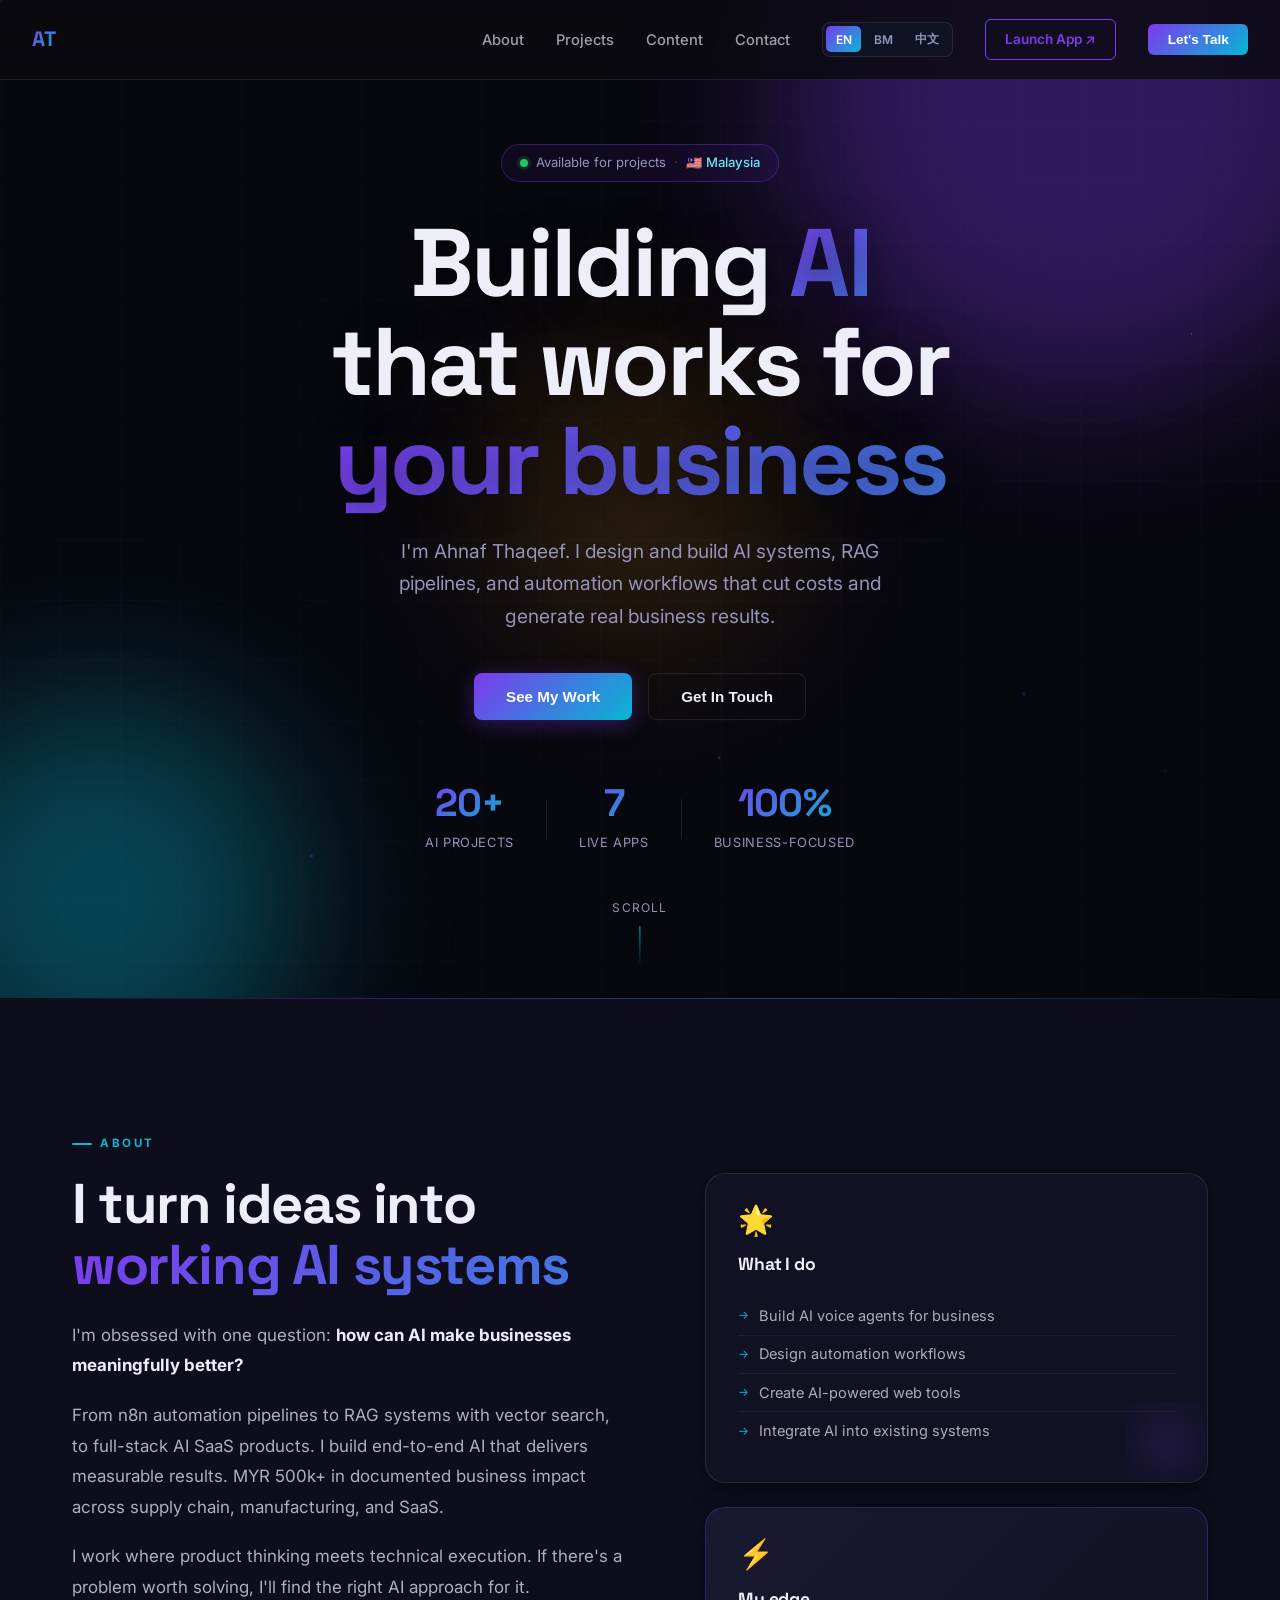
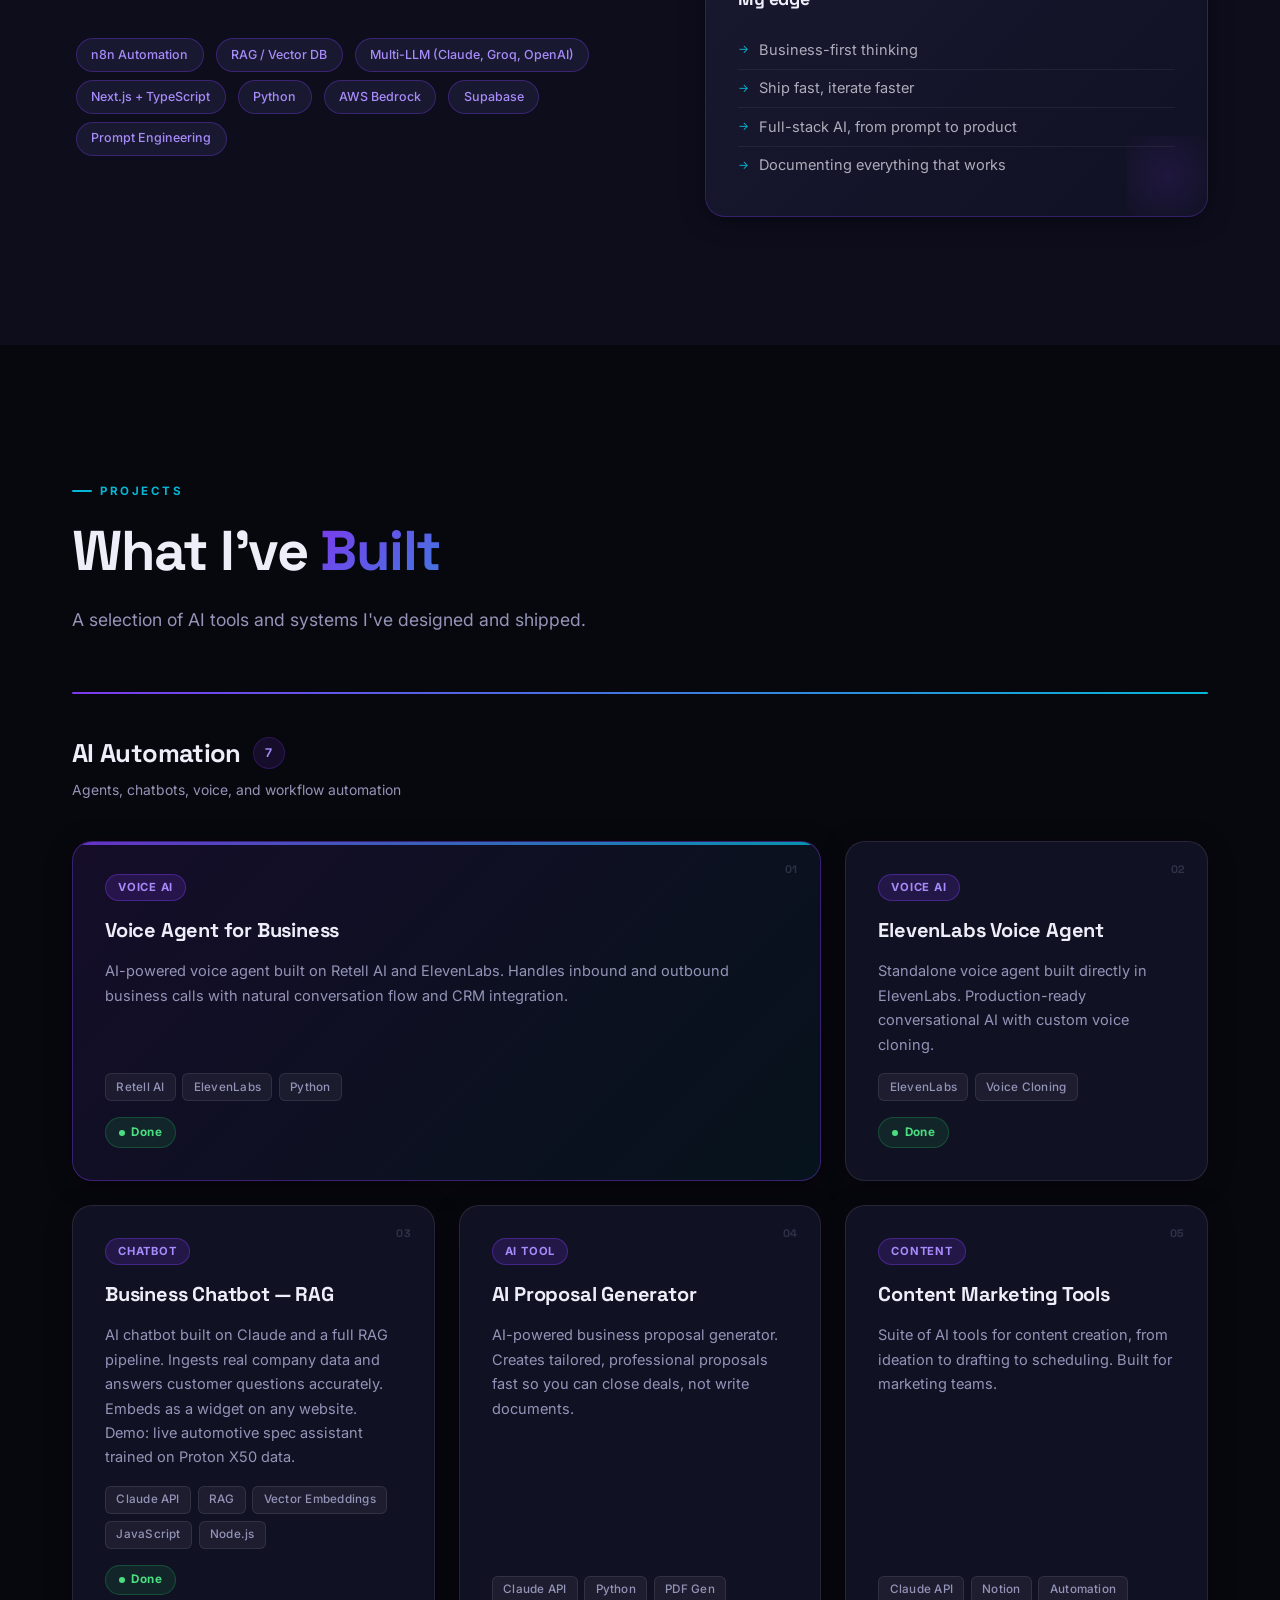
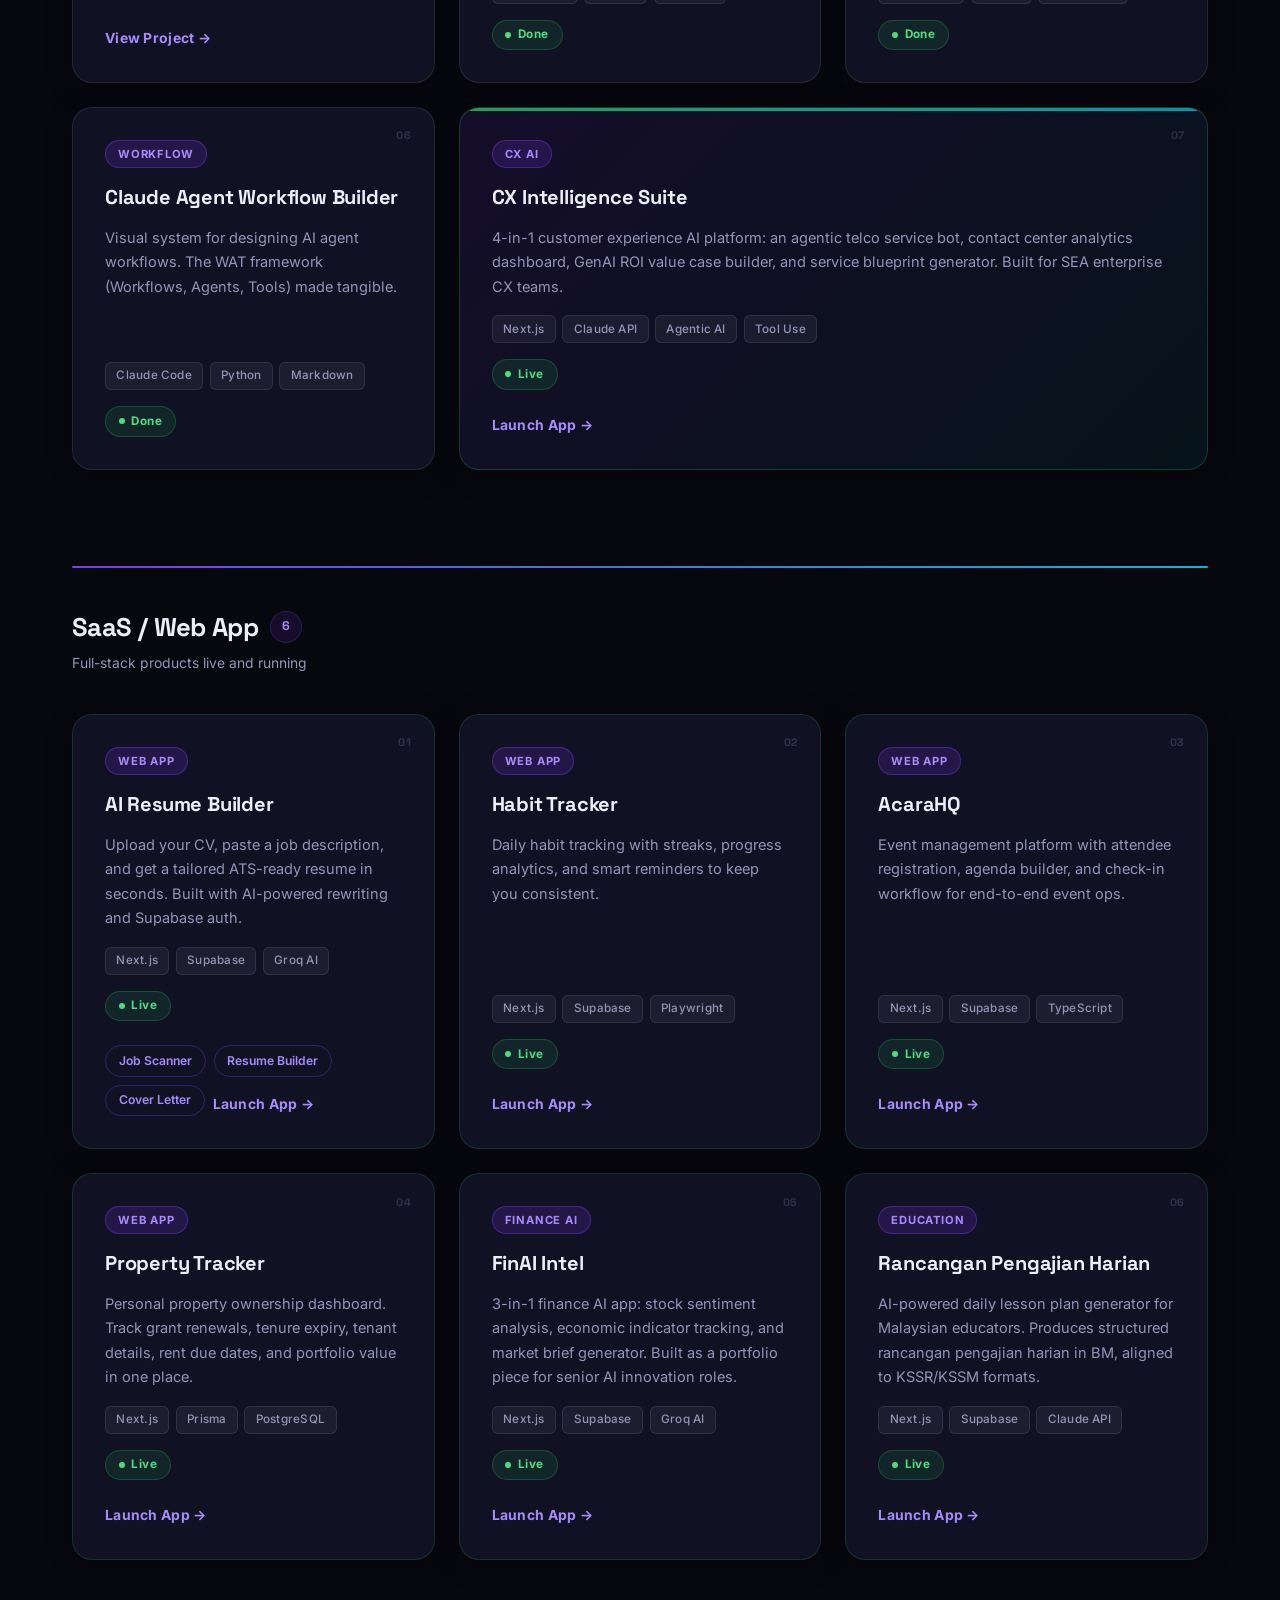
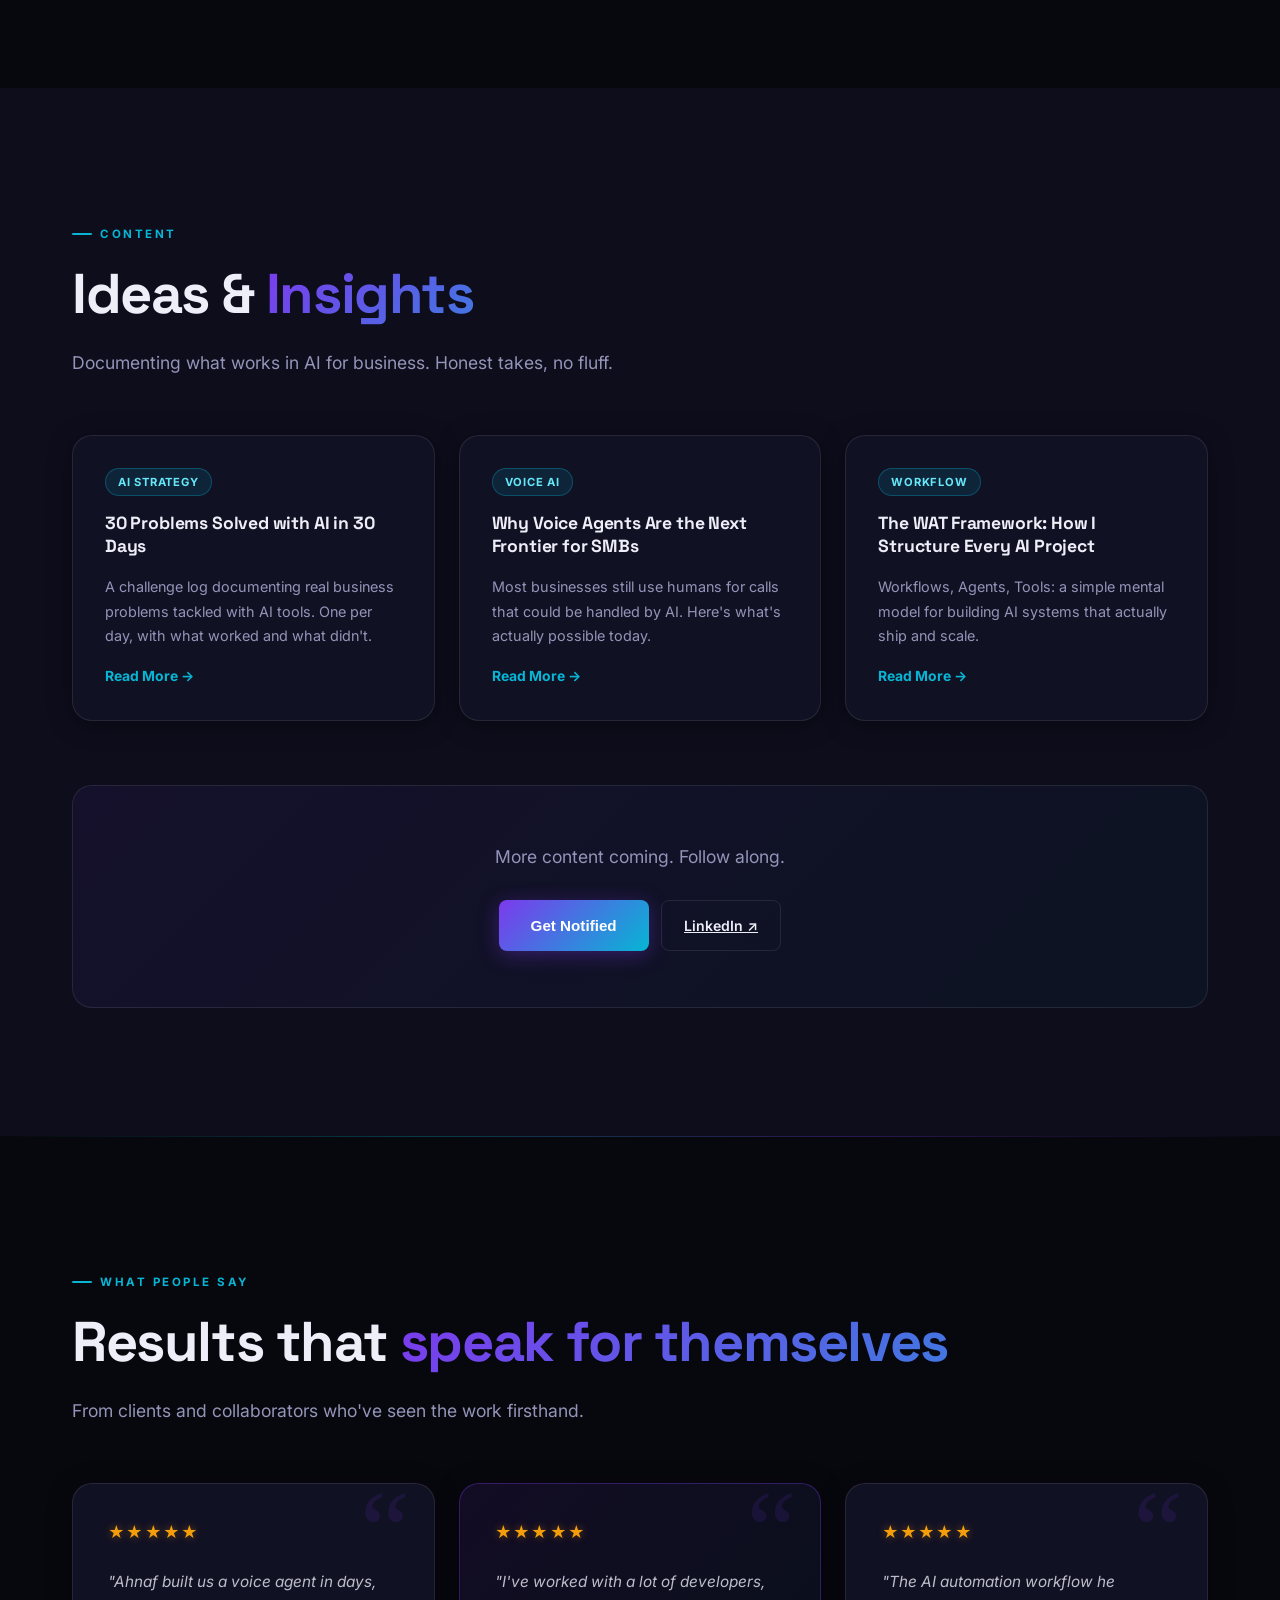
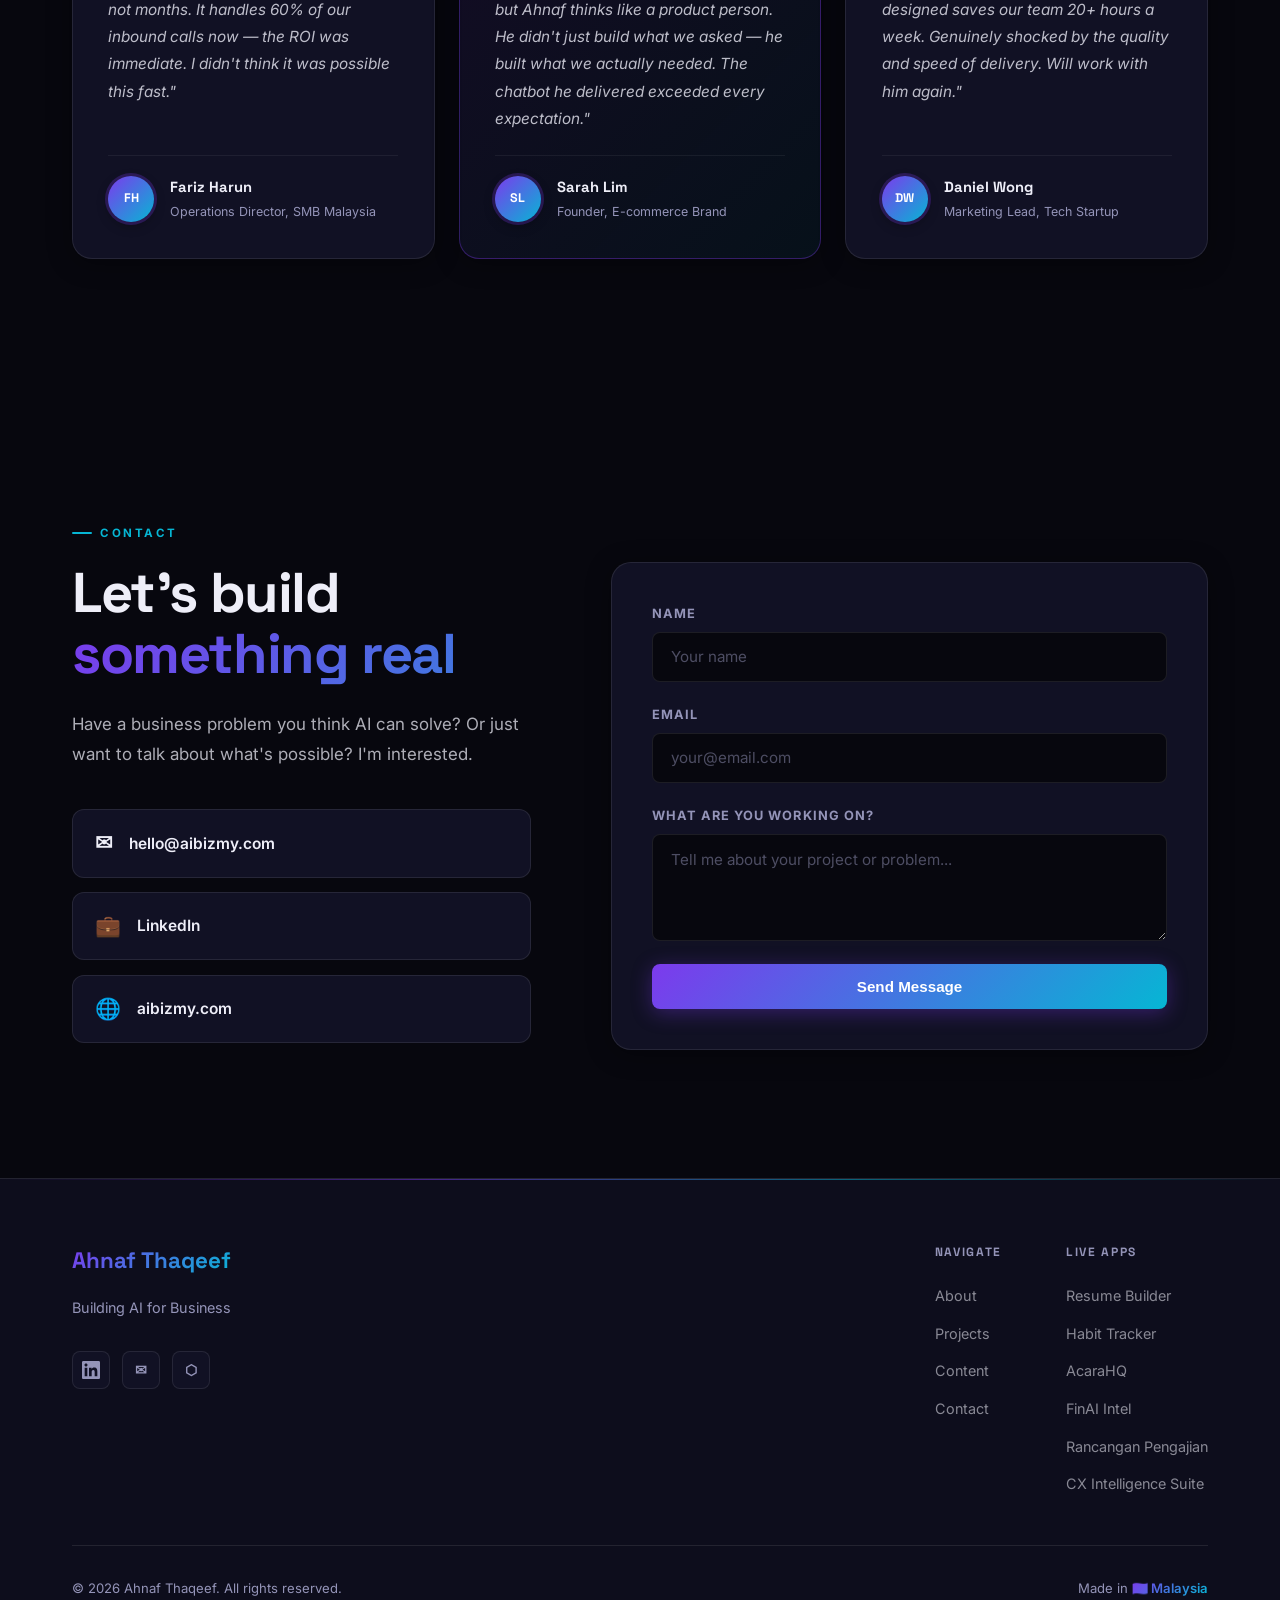
==== index.html @ 169a7749 "feat: count-up animation on category badges + move count inline Cat count badge now sits next to the" ====
<!DOCTYPE html>
<html lang="en">
<head>
  <meta charset="UTF-8" />
  <meta name="viewport" content="width=device-width, initial-scale=1.0" />
  <title>Ahnaf Thaqeef — AI Builder</title>
  <meta name="description" content="Ahnaf Thaqeef — AI for Business in Malaysia. Building intelligent tools, voice agents, and automation systems." />
  <meta name="og:title" content="Ahnaf Thaqeef — AI Builder" />
  <meta name="og:description" content="AI for Business in Malaysia. Intelligent tools, voice agents, and automation systems." />
  <meta name="og:url" content="https://aibizmy.com" />
  <link rel="stylesheet" href="css/style.css?v=2" />
  <link rel="preconnect" href="https://fonts.googleapis.com" />
  <link href="https://fonts.googleapis.com/css2?family=Inter:wght@300;400;500;600;700;900&family=Space+Grotesk:wght@400;500;700&display=swap" rel="stylesheet" />
</head>
<body>

  <!-- NAV -->
  <nav id="navbar">
    <div class="nav-logo">AT</div>
    <ul class="nav-links">
      <li><a href="#about" data-i18n="nav-about">About</a></li>
      <li><a href="#projects" data-i18n="nav-projects">Projects</a></li>
      <li><a href="#blog" data-i18n="nav-content">Content</a></li>
      <li><a href="#contact" data-i18n="nav-contact">Contact</a></li>
    </ul>
    <div class="lang-switcher">
      <button class="lang-btn active" data-lang="en">EN</button>
      <button class="lang-btn" data-lang="my">BM</button>
      <button class="lang-btn" data-lang="zh">中文</button>
    </div>
    <a href="https://resume.aibizmy.com" target="_blank" rel="noopener" class="nav-app-btn">Launch App ↗</a>
    <button class="nav-cta" id="navCta" data-i18n="nav-cta">Let's Talk</button>
    <button class="hamburger" id="hamburger" aria-label="Menu">&#9776;</button>
  </nav>

  <!-- MOBILE MENU -->
  <div class="mobile-menu" id="mobileMenu">
    <button class="close-menu" id="closeMenu">&#10005;</button>
    <ul>
      <li><a href="#about" class="mob-link" data-i18n="nav-about">About</a></li>
      <li><a href="#projects" class="mob-link" data-i18n="nav-projects">Projects</a></li>
      <li><a href="#blog" class="mob-link" data-i18n="nav-content">Content</a></li>
      <li><a href="#contact" class="mob-link" data-i18n="nav-contact">Contact</a></li>
    </ul>
    <div class="lang-switcher-mob">
      <button class="lang-btn" data-lang="en">EN</button>
      <button class="lang-btn" data-lang="my">BM</button>
      <button class="lang-btn" data-lang="zh">中文</button>
    </div>
  </div>

  <!-- HERO -->
  <section id="hero">
    <div class="hero-bg">
      <div class="orb orb1"></div>
      <div class="orb orb2"></div>
      <div class="orb orb3"></div>
      <canvas id="particles"></canvas>
    </div>
    <div class="hero-content">
      <div class="hero-badge">
        <span class="badge-dot"></span>
        <span data-i18n="hero-badge">Available for projects</span>
        <span class="badge-sep">·</span>
        <span class="badge-location">🇲🇾 Malaysia</span>
      </div>
      <h1 class="hero-title" data-i18n-html="hero-title">
        Building <span class="gradient-text">AI</span><br/>
        that works for<br/>
        <span class="gradient-text">your business</span>
      </h1>
      <p class="hero-sub" data-i18n="hero-sub">
        I'm Ahnaf Thaqeef. I design and build AI systems, RAG pipelines, and automation workflows that cut costs and generate real business results.
      </p>
      <div class="hero-actions">
        <button class="btn-primary" id="heroBtnWork" data-i18n="hero-btn-1">See My Work</button>
        <button class="btn-ghost" id="heroBtnContact" data-i18n="hero-btn-2">Get In Touch</button>
      </div>
      <div class="hero-stats">
        <div class="stat">
          <span class="stat-num">20+</span>
          <span class="stat-label" data-i18n="stat-1">AI Projects</span>
        </div>
        <div class="stat-divider"></div>
        <div class="stat">
          <span class="stat-num">7</span>
          <span class="stat-label" data-i18n="stat-2">Live Apps</span>
        </div>
        <div class="stat-divider"></div>
        <div class="stat">
          <span class="stat-num">100%</span>
          <span class="stat-label" data-i18n="stat-3">Business-Focused</span>
        </div>
      </div>
    </div>
    <div class="scroll-indicator">
      <span data-i18n="scroll">Scroll</span>
      <div class="scroll-line"></div>
    </div>
  </section>

  <!-- ABOUT -->
  <section id="about">
    <div class="container">
      <div class="section-label" data-i18n="about-label">About</div>
      <div class="about-grid">
        <div class="about-left">
          <h2 class="section-title" data-i18n-html="about-title">I turn ideas into<br/><span class="gradient-text">working AI systems</span></h2>
          <p data-i18n-html="about-p1">I'm obsessed with one question: <strong>how can AI make businesses meaningfully better?</strong></p>
          <p data-i18n="about-p2">From voice agents that handle customer calls to tools that write content, generate resumes, and automate workflows — I build end-to-end AI products with a focus on real-world outcomes.</p>
          <p data-i18n="about-p3">I work at the intersection of product thinking and technical execution. If there's a problem worth solving, I'll figure out the right AI approach for it.</p>
          <div class="tech-stack">
            <span class="tag">n8n Automation</span>
            <span class="tag">RAG / Vector DB</span>
            <span class="tag">Multi-LLM (Claude, Groq, OpenAI)</span>
            <span class="tag">Next.js + TypeScript</span>
            <span class="tag">Python</span>
            <span class="tag">AWS Bedrock</span>
            <span class="tag">Supabase</span>
            <span class="tag">Prompt Engineering</span>
          </div>
        </div>
        <div class="about-right">
          <div class="about-card">
            <div class="card-icon">&#127775;</div>
            <h3 data-i18n="card1-title">What I do</h3>
            <ul>
              <li data-i18n="card1-li1">Build AI voice agents for business</li>
              <li data-i18n="card1-li2">Design automation workflows</li>
              <li data-i18n="card1-li3">Create AI-powered web tools</li>
              <li data-i18n="card1-li4">Integrate AI into existing systems</li>
            </ul>
          </div>
          <div class="about-card accent">
            <div class="card-icon">&#9889;</div>
            <h3 data-i18n="card2-title">My edge</h3>
            <ul>
              <li data-i18n="card2-li1">Business-first thinking</li>
              <li data-i18n="card2-li2">Ship fast, iterate faster</li>
              <li data-i18n="card2-li3">Full-stack AI — from prompt to product</li>
              <li data-i18n="card2-li4">Documenting everything that works</li>
            </ul>
          </div>
        </div>
      </div>
    </div>
  </section>

  <!-- PROJECTS -->
  <section id="projects">
    <div class="container">
      <div class="section-label" data-i18n="projects-label">Projects</div>
      <h2 class="section-title" data-i18n-html="projects-title">What I've <span class="gradient-text">Built</span></h2>
      <p class="section-sub" data-i18n="projects-sub">A selection of AI tools and systems I've designed and shipped.</p>

      <!-- AI AUTOMATION -->
      <div class="projects-category">
        <div class="cat-header">
          <div class="cat-title-row">
            <h3 class="cat-name" data-i18n="filter-ai">AI Automation</h3>
            <span class="cat-count" data-count="7">7</span>
          </div>
          <p class="cat-desc" data-i18n="cat-ai-desc">Agents, chatbots, voice, and workflow automation</p>
        </div>
        <div class="projects-grid">

          <div class="project-card featured">
            <div class="project-tag" data-i18n="p1-tag">Voice AI</div>
            <h3 data-i18n="p1-title">Voice Agent for Business</h3>
            <p data-i18n="p1-desc">AI-powered voice agent built on Retell AI and ElevenLabs — handles inbound/outbound business calls with natural conversation flow and CRM integration.</p>
            <div class="project-tech">
              <span>Retell AI</span><span>ElevenLabs</span><span>Python</span>
            </div>
            <div class="project-status done" data-i18n="p1-status">Done</div>
          </div>

          <div class="project-card">
            <div class="project-tag" data-i18n="p2-tag">Voice AI</div>
            <h3 data-i18n="p2-title">ElevenLabs Voice Agent</h3>
            <p data-i18n="p2-desc">Standalone voice agent built directly in ElevenLabs — production-ready conversational AI with custom voice cloning.</p>
            <div class="project-tech">
              <span>ElevenLabs</span><span>Voice Cloning</span>
            </div>
            <div class="project-status done" data-i18n="p2-status">Done</div>
          </div>

          <div class="project-card">
            <div class="project-tag" data-i18n="p3-tag">Chatbot</div>
            <h3 data-i18n="p3-title">Business Chatbot — RAG</h3>
            <p data-i18n="p3-desc">AI chatbot built on Claude and a full RAG pipeline. Ingests real company data — product specs, FAQs, service info — and answers customer questions accurately. Embeds as a widget on any website. Demo: live automotive spec assistant trained on Proton X50 data.</p>
            <div class="project-tech">
              <span>Claude API</span><span>RAG</span><span>Vector Embeddings</span><span>JavaScript</span><span>Node.js</span>
            </div>
            <div class="project-status done" data-i18n="p3-status">Done</div>
            <a href="/chatbot.html" class="project-link" style="margin-top:1rem;display:inline-block;">View Project →</a>
          </div>

          <div class="project-card">
            <div class="project-tag" data-i18n="p4-tag">AI Tool</div>
            <h3 data-i18n="p4-title">AI Proposal Generator</h3>
            <p data-i18n="p4-desc">AI-powered business proposal generator — creates tailored, professional proposals fast so you can close deals, not write documents.</p>
            <div class="project-tech">
              <span>Claude API</span><span>Python</span><span>PDF Gen</span>
            </div>
            <div class="project-status done" data-i18n="p4-status">Done</div>
          </div>

          <div class="project-card">
            <div class="project-tag" data-i18n="p5-tag">Content</div>
            <h3 data-i18n="p5-title">Content Marketing Tools</h3>
            <p data-i18n="p5-desc">Suite of AI tools for content creation — from ideation to drafting to scheduling, built for marketing teams.</p>
            <div class="project-tech">
              <span>Claude API</span><span>Notion</span><span>Automation</span>
            </div>
            <div class="project-status done" data-i18n="p5-status">Done</div>
          </div>

          <div class="project-card">
            <div class="project-tag" data-i18n="p6-tag">Workflow</div>
            <h3 data-i18n="p6-title">Claude Agent Workflow Builder</h3>
            <p data-i18n="p6-desc">Visual system for designing AI agent workflows — the WAT framework (Workflows, Agents, Tools) made tangible.</p>
            <div class="project-tech">
              <span>Claude Code</span><span>Python</span><span>Markdown</span>
            </div>
            <div class="project-status done" data-i18n="p6-status">Done</div>
          </div>

          <div class="project-card featured">
            <div class="project-tag" data-i18n="p11-tag">CX AI</div>
            <h3 data-i18n="p11-title">CX Intelligence Suite</h3>
            <p data-i18n="p11-desc">4-in-1 customer experience AI platform — agentic telco service bot, contact center analytics dashboard, GenAI ROI value case builder, and service blueprint generator. Built for SEA enterprise CX teams.</p>
            <div class="project-tech">
              <span>Next.js</span><span>Claude API</span><span>Agentic AI</span><span>Tool Use</span>
            </div>
            <div class="project-status live" data-i18n="p11-status">Live</div>
            <a href="https://cx.aibizmy.com" target="_blank" rel="noopener" class="project-link" data-i18n="launch-app">Launch App →</a>
          </div>

        </div>
      </div>

      <!-- SAAS / WEB APP -->
      <div class="projects-category">
        <div class="cat-header">
          <div class="cat-title-row">
            <h3 class="cat-name" data-i18n="filter-saas">SaaS / Web App</h3>
            <span class="cat-count" data-count="6">6</span>
          </div>
          <p class="cat-desc" data-i18n="cat-saas-desc">Full-stack products live and running</p>
        </div>
        <div class="projects-grid">

          <div class="project-card">
            <div class="project-tag" data-i18n="p7-tag">Web App</div>
            <h3 data-i18n="p7-title">AI Resume Builder</h3>
            <p data-i18n="p7-desc">Upload your CV, paste a job description — get a tailored, ATS-ready resume in seconds. Built with AI-powered rewriting and Supabase auth.</p>
            <div class="project-tech">
              <span>Next.js</span><span>Supabase</span><span>Groq AI</span>
            </div>
            <div class="project-status live" data-i18n="p7-status">Live</div>
            <div class="project-links-row">
              <a href="https://resume.aibizmy.com/job-scanner" target="_blank" rel="noopener" class="project-link-sm">Job Scanner</a>
              <a href="https://resume.aibizmy.com/builder" target="_blank" rel="noopener" class="project-link-sm">Resume Builder</a>
              <a href="https://resume.aibizmy.com/cover-letter" target="_blank" rel="noopener" class="project-link-sm">Cover Letter</a>
              <a href="https://resume.aibizmy.com" target="_blank" rel="noopener" class="project-link" data-i18n="launch-app">Launch App →</a>
            </div>
          </div>

          <div class="project-card">
            <div class="project-tag" data-i18n="p8-tag">Web App</div>
            <h3 data-i18n="p8-title">Habit Tracker</h3>
            <p data-i18n="p8-desc">Daily habit tracking with streaks, progress analytics, and smart reminders to keep you consistent.</p>
            <div class="project-tech">
              <span>Next.js</span><span>Supabase</span><span>Playwright</span>
            </div>
            <div class="project-status live" data-i18n="p8-status">Live</div>
            <a href="https://habits.aibizmy.com" target="_blank" rel="noopener" class="project-link" data-i18n="launch-app">Launch App →</a>
          </div>

          <div class="project-card">
            <div class="project-tag" data-i18n="p9-tag">Web App</div>
            <h3 data-i18n="p9-title">AcaraHQ</h3>
            <p data-i18n="p9-desc">Event management platform — attendee registration, agenda builder, and check-in workflow for end-to-end event ops.</p>
            <div class="project-tech">
              <span>Next.js</span><span>Supabase</span><span>TypeScript</span>
            </div>
            <div class="project-status live" data-i18n="p9-status">Live</div>
            <a href="https://events.aibizmy.com" target="_blank" rel="noopener" class="project-link" data-i18n="launch-app">Launch App →</a>
          </div>

          <div class="project-card">
            <div class="project-tag" data-i18n="p10-tag">Web App</div>
            <h3 data-i18n="p10-title">Property Tracker</h3>
            <p data-i18n="p10-desc">Personal property ownership dashboard — track grant renewals, tenure expiry, tenant details, rent due dates, and portfolio value in one place.</p>
            <div class="project-tech">
              <span>Next.js</span><span>Prisma</span><span>PostgreSQL</span>
            </div>
            <div class="project-status live" data-i18n="p10-status">Live</div>
            <a href="https://property.aibizmy.com" target="_blank" rel="noopener" class="project-link" data-i18n="launch-app">Launch App →</a>
          </div>

          <div class="project-card">
            <div class="project-tag">Finance AI</div>
            <h3>FinAI Intel</h3>
            <p>3-in-1 finance AI app: stock sentiment analysis, economic indicator tracking, and market brief generator. Built as a portfolio piece for senior AI innovation roles.</p>
            <div class="project-tech">
              <span>Next.js</span><span>Supabase</span><span>Groq AI</span>
            </div>
            <div class="project-status live">Live</div>
            <a href="https://finai.aibizmy.com" target="_blank" rel="noopener" class="project-link">Launch App →</a>
          </div>

          <div class="project-card">
            <div class="project-tag">Education</div>
            <h3>Rancangan Pengajian Harian</h3>
            <p>AI-powered daily lesson plan generator for Malaysian educators. Produces structured rancangan pengajian harian in BM, aligned to KSSR/KSSM formats.</p>
            <div class="project-tech">
              <span>Next.js</span><span>Supabase</span><span>Claude API</span>
            </div>
            <div class="project-status live">Live</div>
            <a href="https://pengajian.aibizmy.com" target="_blank" rel="noopener" class="project-link">Launch App →</a>
          </div>

        </div>
      </div>
    </div>
  </section>

  <!-- BLOG / CONTENT -->
  <section id="blog">
    <div class="container">
      <div class="section-label" data-i18n="blog-label">Content</div>
      <h2 class="section-title" data-i18n-html="blog-title">Ideas &amp; <span class="gradient-text">Insights</span></h2>
      <p class="section-sub" data-i18n="blog-sub">Documenting what works in AI for business — honest takes, no fluff.</p>
      <div class="blog-grid">

        <div class="blog-card">
          <div class="blog-tag" data-i18n="b1-tag">AI Strategy</div>
          <h3 data-i18n="b1-title">30 Problems Solved with AI in 30 Days</h3>
          <p data-i18n="b1-desc">A challenge log documenting real business problems tackled with AI tools — one per day, with what worked and what didn't.</p>
          <a href="/blog/30-problems-solved.html" class="blog-link" data-i18n="b1-link">Read More &#8594;</a>
        </div>

        <div class="blog-card">
          <div class="blog-tag" data-i18n="b2-tag">Voice AI</div>
          <h3 data-i18n="b2-title">Why Voice Agents Are the Next Frontier for SMBs</h3>
          <p data-i18n="b2-desc">Most businesses still use humans for calls that could be handled by AI. Here's what's actually possible today.</p>
          <a href="/blog/why-voice-agents.html" class="blog-link" data-i18n="b2-link">Read More &#8594;</a>
        </div>

        <div class="blog-card">
          <div class="blog-tag" data-i18n="b3-tag">Workflow</div>
          <h3 data-i18n="b3-title">The WAT Framework: How I Structure Every AI Project</h3>
          <p data-i18n="b3-desc">Workflows, Agents, Tools — a simple mental model for building AI systems that actually ship and scale.</p>
          <a href="/blog/wat-framework.html" class="blog-link" data-i18n="b3-link">Read More &#8594;</a>
        </div>

      </div>
      <div class="blog-cta">
        <p data-i18n="blog-cta-text">More content coming. Follow along for daily AI breakdowns.</p>
        <div class="blog-cta-actions">
          <button class="btn-primary" id="blogCtaBtn" data-i18n="blog-cta-btn">Get Notified</button>
          <a href="https://www.linkedin.com/in/muhamad-ahnaf-thaqeef-949ab014a/" target="_blank" rel="noopener" class="btn-ghost blog-social-btn">LinkedIn ↗</a>
        </div>
      </div>
    </div>
  </section>

  <!-- TESTIMONIALS -->
  <section id="testimonials">
    <div class="container">
      <div class="section-label" data-i18n="testimonials-label">What People Say</div>
      <h2 class="section-title" data-i18n-html="testimonials-title">Results that <span class="gradient-text">speak for themselves</span></h2>
      <p class="section-sub" data-i18n="testimonials-sub">From clients and collaborators who've seen the work firsthand.</p>
      <div class="testimonials-grid">

        <div class="testimonial-card">
          <div class="stars">&#9733;&#9733;&#9733;&#9733;&#9733;</div>
          <p class="testimonial-quote" data-i18n="t1-quote">"Ahnaf built us a voice agent in days, not months. It handles 60% of our inbound calls now — the ROI was immediate. I didn't think it was possible this fast."</p>
          <div class="testimonial-author">
            <div class="testimonial-avatar">FH</div>
            <div>
              <div class="testimonial-name">Fariz Harun</div>
              <div class="testimonial-role" data-i18n="t1-role">Operations Director, SMB Malaysia</div>
            </div>
          </div>
        </div>

        <div class="testimonial-card featured">
          <div class="stars">&#9733;&#9733;&#9733;&#9733;&#9733;</div>
          <p class="testimonial-quote" data-i18n="t2-quote">"I've worked with a lot of developers, but Ahnaf thinks like a product person. He didn't just build what we asked — he built what we actually needed. The chatbot he delivered exceeded every expectation."</p>
          <div class="testimonial-author">
            <div class="testimonial-avatar">SL</div>
            <div>
              <div class="testimonial-name">Sarah Lim</div>
              <div class="testimonial-role" data-i18n="t2-role">Founder, E-commerce Brand</div>
            </div>
          </div>
        </div>

        <div class="testimonial-card">
          <div class="stars">&#9733;&#9733;&#9733;&#9733;&#9733;</div>
          <p class="testimonial-quote" data-i18n="t3-quote">"The AI automation workflow he designed saves our team 20+ hours a week. Genuinely shocked by the quality and speed of delivery. Will work with him again."</p>
          <div class="testimonial-author">
            <div class="testimonial-avatar">DW</div>
            <div>
              <div class="testimonial-name">Daniel Wong</div>
              <div class="testimonial-role" data-i18n="t3-role">Marketing Lead, Tech Startup</div>
            </div>
          </div>
        </div>

      </div>
    </div>
  </section>

  <!-- CONTACT -->
  <section id="contact">
    <div class="container">
      <div class="section-label" data-i18n="contact-label">Contact</div>
      <div class="contact-grid">
        <div class="contact-left">
          <h2 class="section-title" data-i18n-html="contact-title">Let's build<br/><span class="gradient-text">something real</span></h2>
          <p data-i18n="contact-p">Have a business problem you think AI can solve? Or just want to talk about what's possible? I'm interested.</p>
          <div class="contact-links">
            <a href="mailto:hello@aibizmy.com" class="contact-item">
              <span class="contact-icon">✉</span>
              hello@aibizmy.com
            </a>
            <a href="https://www.linkedin.com/in/muhamad-ahnaf-thaqeef-949ab014a/" target="_blank" rel="noopener" class="contact-item">
              <span class="contact-icon">💼</span>
              LinkedIn
            </a>
            <a href="https://aibizmy.com" target="_blank" rel="noopener" class="contact-item">
              <span class="contact-icon">🌐</span>
              aibizmy.com
            </a>
          </div>
        </div>
        <div class="contact-right">
          <form class="contact-form" id="contactForm">
            <div class="form-group">
              <label for="name" data-i18n="form-name-label">Name</label>
              <input type="text" id="name" name="name" data-i18n-ph="form-name-placeholder" placeholder="Your name" required />
            </div>
            <div class="form-group">
              <label for="email" data-i18n="form-email-label">Email</label>
              <input type="email" id="email" name="email" placeholder="your@email.com" required />
            </div>
            <div class="form-group">
              <label for="message" data-i18n="form-msg-label">What are you working on?</label>
              <textarea id="message" name="message" rows="4" data-i18n-ph="form-msg-placeholder" placeholder="Tell me about your project or problem..." required></textarea>
            </div>
            <button type="submit" class="btn-primary full-width" data-i18n="form-submit">Send Message</button>
            <div class="form-success" id="formSuccess" data-i18n="form-success">Message sent! I'll be in touch soon.</div>
          </form>
        </div>
      </div>
    </div>
  </section>

  <!-- FOOTER -->
  <footer>
    <div class="container">
      <div class="footer-content">
        <div class="footer-brand">
          <div class="footer-logo">Ahnaf Thaqeef</div>
          <p class="footer-sub" data-i18n="footer-sub">Building AI for Business</p>
          <div class="footer-social">
            <a href="https://www.linkedin.com/in/muhamad-ahnaf-thaqeef-949ab014a/" target="_blank" rel="noopener" aria-label="LinkedIn">
              <svg xmlns="http://www.w3.org/2000/svg" viewBox="0 0 24 24" fill="currentColor" width="18" height="18">
                <path d="M20.447 20.452h-3.554v-5.569c0-1.328-.027-3.037-1.852-3.037-1.853 0-2.136 1.445-2.136 2.939v5.667H9.351V9h3.414v1.561h.046c.477-.9 1.637-1.85 3.37-1.85 3.601 0 4.267 2.37 4.267 5.455v6.286zM5.337 7.433c-1.144 0-2.063-.926-2.063-2.065 0-1.138.92-2.063 2.063-2.063 1.14 0 2.064.925 2.064 2.063 0 1.139-.925 2.065-2.064 2.065zm1.782 13.019H3.555V9h3.564v11.452zM22.225 0H1.771C.792 0 0 .774 0 1.729v20.542C0 23.227.792 24 1.771 24h20.451C23.2 24 24 23.227 24 22.271V1.729C24 .774 23.2 0 22.222 0h.003z"/>
              </svg>
            </a>
            <a href="mailto:hello@aibizmy.com" aria-label="Email">✉</a>
            <a href="https://aibizmy.com" target="_blank" rel="noopener" aria-label="Portfolio">⬡</a>
          </div>
        </div>
        <nav class="footer-nav" aria-label="Footer navigation">
          <div class="footer-nav-col">
            <h4>Navigate</h4>
            <ul>
              <li><a href="#about">About</a></li>
              <li><a href="#projects">Projects</a></li>
              <li><a href="#blog">Content</a></li>
              <li><a href="#contact">Contact</a></li>
            </ul>
          </div>
          <div class="footer-nav-col">
            <h4>Live Apps</h4>
            <ul>
              <li><a href="https://resume.aibizmy.com" target="_blank" rel="noopener">Resume Builder</a></li>
              <li><a href="https://habits.aibizmy.com" target="_blank" rel="noopener">Habit Tracker</a></li>
              <li><a href="https://events.aibizmy.com" target="_blank" rel="noopener">AcaraHQ</a></li>
              <li><a href="https://finai.aibizmy.com" target="_blank" rel="noopener">FinAI Intel</a></li>
              <li><a href="https://pengajian.aibizmy.com" target="_blank" rel="noopener">Rancangan Pengajian</a></li>
              <li><a href="https://cx.aibizmy.com" target="_blank" rel="noopener">CX Intelligence Suite</a></li>
            </ul>
          </div>
        </nav>
      </div>
      <div class="footer-bottom">
        <p class="footer-copy" data-i18n="footer-copy">&copy; 2026 Ahnaf Thaqeef. All rights reserved.</p>
        <p class="footer-made">Made in <span>🇲🇾 Malaysia</span></p>
      </div>
    </div>
  </footer>

  <script src="js/main.js"></script>
</body>
</html>
---- css/style.css ----
/* =============================================
   AHNAF THAQEEF — PORTFOLIO
   Bold & Creative Theme
   ============================================= */

:root {
  --bg: #07070e;
  --bg2: #0d0d1c;
  --surface: #111124;
  --surface2: #181830;
  --border: rgba(255,255,255,0.09);
  --border-accent: rgba(124,58,237,0.35);
  --text: #eeeef8;
  --text-muted: #9494b8;
  --text-dim: #6666888;
  --accent1: #7c3aed;
  --accent1-light: #a78bfa;
  --accent2: #06b6d4;
  --accent2-light: #67e8f9;
  --accent3: #f59e0b;
  --green: #22c55e;
  --gradient: linear-gradient(135deg, #7c3aed, #06b6d4);
  --gradient-warm: linear-gradient(135deg, #f59e0b, #ef4444);
  --glow1: rgba(124,58,237,0.18);
  --glow2: rgba(6,182,212,0.12);
  --font-main: 'Space Grotesk', 'Inter', sans-serif;
  --font-body: 'Inter', sans-serif;
  --radius-sm: 8px;
  --radius-md: 12px;
  --radius-lg: 20px;
  --shadow-card: 0 4px 24px rgba(0,0,0,0.35);
  --shadow-glow: 0 0 40px rgba(124,58,237,0.12);
}

*, *::before, *::after { box-sizing: border-box; margin: 0; padding: 0; }

html { scroll-behavior: smooth; }

body {
  background: var(--bg);
  color: var(--text);
  font-family: var(--font-body);
  line-height: 1.65;
  overflow-x: hidden;
  -webkit-font-smoothing: antialiased;
  -moz-osx-font-smoothing: grayscale;
}

/* ---- UTILITIES ---- */
.container { max-width: 1200px; margin: 0 auto; padding: 0 2rem; }
.gradient-text {
  background: var(--gradient);
  -webkit-background-clip: text;
  -webkit-text-fill-color: transparent;
  background-clip: text;
  background-size: 200% 200%;
  animation: gradientShift 6s ease infinite;
}
@keyframes gradientShift {
  0% { background-position: 0% 50%; }
  50% { background-position: 100% 50%; }
  100% { background-position: 0% 50%; }
}
.section-label {
  display: inline-flex;
  align-items: center;
  gap: 0.5rem;
  font-size: 0.72rem;
  font-weight: 700;
  letter-spacing: 0.22em;
  text-transform: uppercase;
  color: var(--accent2);
  margin-bottom: 1.2rem;
}
.section-label::before {
  content: '';
  display: inline-block;
  width: 20px;
  height: 2px;
  background: var(--accent2);
  border-radius: 2px;
}
.section-title {
  font-family: var(--font-main);
  font-size: clamp(2.4rem, 4.8vw, 3.5rem);
  font-weight: 800;
  line-height: 1.1;
  letter-spacing: -0.025em;
  margin-bottom: 1.5rem;
}
.section-sub {
  color: var(--text-muted);
  font-size: 1.1rem;
  max-width: 580px;
  margin-bottom: 3.5rem;
  line-height: 1.75;
}
.tag {
  display: inline-block;
  padding: 0.35rem 0.9rem;
  background: var(--surface2);
  border: 1px solid var(--border-accent);
  border-radius: 100px;
  font-size: 0.78rem;
  font-weight: 500;
  color: var(--accent1-light);
  margin: 0.25rem;
  transition: background 0.2s, border-color 0.2s;
}
.tag:hover {
  background: rgba(124,58,237,0.18);
  border-color: var(--accent1);
}
.btn-primary {
  display: inline-flex;
  align-items: center;
  gap: 0.5rem;
  padding: 0.9rem 2rem;
  background: var(--gradient);
  color: #fff;
  font-weight: 700;
  font-size: 0.95rem;
  border: none;
  border-radius: var(--radius-sm);
  cursor: pointer;
  transition: opacity 0.2s, transform 0.2s, box-shadow 0.2s;
  text-decoration: none;
  box-shadow: 0 4px 20px rgba(124,58,237,0.35);
}
.btn-primary:hover {
  opacity: 0.9;
  transform: translateY(-2px);
  box-shadow: 0 8px 28px rgba(124,58,237,0.5);
}
.btn-ghost {
  display: inline-flex;
  align-items: center;
  padding: 0.9rem 2rem;
  background: transparent;
  color: var(--text);
  font-weight: 600;
  font-size: 0.95rem;
  border: 1px solid var(--border);
  border-radius: var(--radius-sm);
  cursor: pointer;
  transition: border-color 0.2s, background 0.2s, transform 0.2s;
}
.btn-ghost:hover {
  border-color: var(--accent1);
  background: rgba(124,58,237,0.08);
  transform: translateY(-2px);
}
.full-width { width: 100%; justify-content: center; }

/* ---- NAV ---- */
#navbar {
  position: fixed;
  top: 0; left: 0; right: 0;
  z-index: 100;
  display: flex;
  align-items: center;
  gap: 2rem;
  padding: 1.2rem 2rem;
  background: rgba(10, 10, 15, 0.8);
  backdrop-filter: blur(16px);
  border-bottom: 1px solid var(--border);
  transition: padding 0.3s;
}
#navbar.scrolled { padding: 0.8rem 2rem; }
.nav-logo {
  font-family: var(--font-main);
  font-weight: 700;
  font-size: 1.3rem;
  background: var(--gradient);
  -webkit-background-clip: text;
  -webkit-text-fill-color: transparent;
  background-clip: text;
  margin-right: auto;
}
.nav-links {
  display: flex;
  gap: 2rem;
  list-style: none;
}
.nav-links a {
  color: rgba(240,240,248,0.65);
  text-decoration: none;
  font-size: 0.92rem;
  font-weight: 500;
  transition: color 0.2s;
  position: relative;
  padding-bottom: 2px;
}
.nav-links a::after {
  content: '';
  position: absolute;
  bottom: -2px;
  left: 0;
  right: 0;
  height: 2px;
  background: var(--gradient);
  border-radius: 2px;
  transform: scaleX(0);
  transition: transform 0.25s ease;
}
.nav-links a:hover { color: var(--text); }
.nav-links a:hover::after,
.nav-links a.active::after { transform: scaleX(1); }
.nav-links a.active { color: var(--text); }
.nav-cta {
  padding: 0.5rem 1.2rem;
  background: var(--gradient);
  color: #fff;
  font-weight: 600;
  font-size: 0.85rem;
  border: none;
  border-radius: 6px;
  cursor: pointer;
  transition: opacity 0.2s;
}
.nav-cta:hover { opacity: 0.85; }
.nav-app-btn {
  padding: 0.5rem 1.2rem;
  background: transparent;
  color: var(--accent1);
  font-weight: 600;
  font-size: 0.85rem;
  border: 1px solid var(--accent1);
  border-radius: 6px;
  text-decoration: none;
  transition: background 0.2s, color 0.2s;
}
.nav-app-btn:hover { background: var(--accent1); color: #fff; }

/* Lang Switcher */
.lang-switcher {
  display: flex;
  gap: 0.2rem;
  background: var(--surface);
  border: 1px solid var(--border);
  border-radius: 8px;
  padding: 0.2rem;
}
.lang-btn {
  background: none;
  border: none;
  color: var(--text-muted);
  font-size: 0.75rem;
  font-weight: 600;
  padding: 0.28rem 0.6rem;
  border-radius: 5px;
  cursor: pointer;
  transition: background 0.2s, color 0.2s;
  font-family: var(--font-body);
  white-space: nowrap;
}
.lang-btn:hover { color: var(--text); }
.lang-btn.active { background: var(--gradient); color: #fff; }
.lang-switcher-mob {
  display: flex;
  gap: 0.5rem;
  margin-top: 1.5rem;
}
.lang-switcher-mob .lang-btn {
  font-size: 1rem;
  padding: 0.5rem 1.2rem;
  border: 1px solid var(--border);
  border-radius: 8px;
}
.hamburger {
  display: none;
  background: none;
  border: none;
  color: var(--text);
  font-size: 1.4rem;
  cursor: pointer;
}

/* Mobile Menu */
.mobile-menu {
  display: none;
  position: fixed;
  inset: 0;
  background: var(--bg);
  z-index: 200;
  flex-direction: column;
  align-items: center;
  justify-content: center;
  gap: 2rem;
}
.mobile-menu.open { display: flex; }
.mobile-menu ul { list-style: none; text-align: center; }
.mobile-menu ul li { margin: 1.2rem 0; }
.mobile-menu ul li a {
  font-size: 2rem;
  font-weight: 700;
  color: var(--text);
  text-decoration: none;
  font-family: var(--font-main);
}
.close-menu {
  position: absolute;
  top: 1.5rem; right: 2rem;
  background: none;
  border: none;
  color: var(--text);
  font-size: 1.5rem;
  cursor: pointer;
}

/* ---- HERO ---- */
#hero {
  position: relative;
  min-height: 100vh;
  display: flex;
  align-items: center;
  overflow: hidden;
  padding-top: 80px;
  background-image:
    linear-gradient(rgba(124,58,237,0.03) 1px, transparent 1px),
    linear-gradient(90deg, rgba(124,58,237,0.03) 1px, transparent 1px);
  background-size: 60px 60px;
}
.hero-bg {
  position: absolute;
  inset: 0;
  overflow: hidden;
}
#particles {
  position: absolute;
  inset: 0;
  width: 100%;
  height: 100%;
}
.orb {
  position: absolute;
  border-radius: 50%;
  filter: blur(80px);
  opacity: 0.35;
  animation: float 8s ease-in-out infinite;
}
.orb1 {
  width: 600px; height: 600px;
  background: var(--accent1);
  top: -200px; right: -100px;
  animation-delay: 0s;
}
.orb2 {
  width: 400px; height: 400px;
  background: var(--accent2);
  bottom: -100px; left: -100px;
  animation-delay: 2s;
}
.orb3 {
  width: 300px; height: 300px;
  background: var(--accent3);
  top: 50%; left: 50%;
  transform: translate(-50%,-50%);
  animation-delay: 4s;
  opacity: 0.15;
}
@keyframes float {
  0%, 100% { transform: translateY(0) scale(1); }
  50% { transform: translateY(-30px) scale(1.05); }
}
.hero-content {
  position: relative;
  z-index: 2;
  max-width: 800px;
  padding: 4rem 2rem;
  margin: 0 auto;
  text-align: center;
}
.hero-badge {
  display: inline-flex;
  align-items: center;
  gap: 0.5rem;
  padding: 0.45rem 1.1rem;
  background: rgba(124,58,237,0.08);
  border: 1px solid var(--border-accent);
  border-radius: 100px;
  font-size: 0.82rem;
  color: var(--text-muted);
  margin-bottom: 2rem;
  backdrop-filter: blur(8px);
}
.badge-sep { color: rgba(148,148,184,0.35); }
.badge-location { color: var(--accent2-light); font-weight: 500; }
.badge-dot {
  width: 8px; height: 8px;
  background: #22c55e;
  border-radius: 50%;
  animation: pulse 2s ease-in-out infinite;
  box-shadow: 0 0 0 3px rgba(34,197,94,0.15);
  flex-shrink: 0;
}
@keyframes pulse {
  0%, 100% { opacity: 1; transform: scale(1); }
  50% { opacity: 0.6; transform: scale(1.3); }
}
.hero-title {
  font-family: var(--font-main);
  font-size: clamp(3rem, 7.5vw, 6rem);
  font-weight: 900;
  line-height: 1.03;
  letter-spacing: -0.03em;
  margin-bottom: 1.5rem;
  text-shadow: 0 2px 40px rgba(0,0,0,0.4);
}
.hero-sub {
  font-size: clamp(1rem, 2vw, 1.2rem);
  color: var(--text-muted);
  max-width: 560px;
  margin: 0 auto 2.5rem;
  line-height: 1.7;
}
.hero-actions {
  display: flex;
  gap: 1rem;
  justify-content: center;
  flex-wrap: wrap;
  margin-bottom: 4rem;
}
.hero-stats {
  display: flex;
  align-items: center;
  justify-content: center;
  gap: 2rem;
  flex-wrap: wrap;
  margin-bottom: 5rem;
}
.stat { text-align: center; }
.stat-num {
  display: block;
  font-family: var(--font-main);
  font-size: 2.4rem;
  font-weight: 900;
  background: var(--gradient);
  -webkit-background-clip: text;
  -webkit-text-fill-color: transparent;
  background-clip: text;
  letter-spacing: -0.02em;
  line-height: 1;
  margin-bottom: 0.3rem;
}
.stat-label {
  font-size: 0.8rem;
  color: var(--text-muted);
  text-transform: uppercase;
  letter-spacing: 0.05em;
}
.stat-divider {
  width: 1px;
  height: 40px;
  background: var(--border);
}
.scroll-indicator {
  position: absolute;
  bottom: 2rem;
  left: 50%;
  transform: translateX(-50%);
  display: flex;
  flex-direction: column;
  align-items: center;
  gap: 0.5rem;
  color: var(--text-muted);
  font-size: 0.75rem;
  letter-spacing: 0.1em;
  text-transform: uppercase;
}
.scroll-line {
  width: 1px;
  height: 40px;
  background: linear-gradient(to bottom, var(--accent2), transparent);
  animation: scrollAnim 2s ease-in-out infinite;
}
@keyframes scrollAnim {
  0% { opacity: 0; transform: scaleY(0); transform-origin: top; }
  50% { opacity: 1; transform: scaleY(1); transform-origin: top; }
  100% { opacity: 0; transform: scaleY(1); transform-origin: bottom; }
}

/* ---- ABOUT ---- */
#about {
  padding: 8rem 0;
  background: var(--bg2);
  position: relative;
}
#about::before {
  content: '';
  position: absolute;
  top: 0; left: 0; right: 0;
  height: 1px;
  background: linear-gradient(90deg, transparent, var(--accent1), var(--accent2), transparent);
  opacity: 0.4;
}
.about-grid {
  display: grid;
  grid-template-columns: 1.1fr 1fr;
  gap: 5rem;
  align-items: start;
}
.about-left p {
  color: rgba(238,238,248,0.72);
  margin-bottom: 1.2rem;
  font-size: 1.06rem;
  line-height: 1.8;
}
.about-left p strong {
  color: var(--text);
  font-weight: 700;
}
.tech-stack { margin-top: 2rem; }
.about-right {
  display: flex;
  flex-direction: column;
  gap: 1.5rem;
}
.about-card {
  padding: 2rem;
  background: var(--surface);
  border: 1px solid var(--border);
  border-radius: var(--radius-lg);
  transition: border-color 0.3s, transform 0.3s, box-shadow 0.3s;
  position: relative;
  overflow: hidden;
  box-shadow: var(--shadow-card);
}
.about-card::after {
  content: '';
  position: absolute;
  bottom: 0; right: 0;
  width: 80px; height: 80px;
  background: radial-gradient(circle, rgba(124,58,237,0.12), transparent);
  pointer-events: none;
}
.about-card:hover {
  border-color: rgba(124,58,237,0.5);
  transform: translateY(-4px);
  box-shadow: var(--shadow-card), 0 0 30px rgba(124,58,237,0.1);
}
.about-card.accent {
  background: linear-gradient(135deg, var(--surface2), var(--surface));
  border-color: rgba(124,58,237,0.3);
}
.card-icon {
  font-size: 1.8rem;
  margin-bottom: 1rem;
  display: block;
  line-height: 1;
}
.about-card h3 {
  font-family: var(--font-main);
  font-size: 1.1rem;
  font-weight: 700;
  margin-bottom: 1.1rem;
  letter-spacing: -0.01em;
}
.about-card ul { list-style: none; }
.about-card ul li {
  color: rgba(238,238,248,0.7);
  font-size: 0.91rem;
  padding: 0.42rem 0;
  border-bottom: 1px solid rgba(255,255,255,0.06);
  display: flex;
  align-items: center;
  gap: 0.6rem;
  transition: color 0.2s;
}
.about-card ul li:last-child { border-bottom: none; }
.about-card ul li:hover { color: var(--text); }
.about-card ul li::before {
  content: '→';
  color: var(--accent2);
  font-size: 0.72rem;
  flex-shrink: 0;
  transition: transform 0.2s;
}
.about-card ul li:hover::before { transform: translateX(3px); }

/* ---- PROJECTS ---- */
#projects {
  padding: 8rem 0;
  background: var(--bg);
}
.projects-grid {
  display: grid;
  grid-template-columns: repeat(3, 1fr);
  gap: 1.5rem;
  counter-reset: project-counter;
}
.project-card {
  counter-increment: project-counter;
  padding: 2rem;
  background: var(--surface);
  border: 1px solid var(--border);
  border-radius: var(--radius-lg);
  position: relative;
  overflow: hidden;
  transition: border-color 0.3s, transform 0.3s, box-shadow 0.3s;
  display: flex;
  flex-direction: column;
  gap: 1rem;
  box-shadow: var(--shadow-card);
}
.project-card::before {
  content: '';
  position: absolute;
  top: 0; left: 0; right: 0;
  height: 3px;
  background: var(--gradient);
  opacity: 0;
  transition: opacity 0.3s;
  border-radius: var(--radius-lg) var(--radius-lg) 0 0;
}
.project-card::after {
  content: counter(project-counter, decimal-leading-zero);
  position: absolute;
  top: 1.2rem;
  right: 1.4rem;
  font-family: var(--font-main);
  font-size: 0.68rem;
  font-weight: 700;
  color: rgba(148,148,184,0.25);
  letter-spacing: 0.05em;
  pointer-events: none;
  transition: color 0.3s;
}
.project-card:hover::after { color: rgba(124,58,237,0.4); }
.project-card:hover::before { opacity: 1; }
.project-card:hover {
  border-color: rgba(124,58,237,0.5);
  transform: translateY(-6px);
  box-shadow: var(--shadow-card), var(--shadow-glow);
}
.project-card.featured {
  grid-column: span 2;
  background: linear-gradient(135deg, rgba(124,58,237,0.12) 0%, rgba(6,182,212,0.07) 100%);
  border-color: rgba(124,58,237,0.4);
}
.project-card.featured::before { opacity: 0.8; }
/* Cards containing a .live status get a subtle green accent */
.project-card:has(.project-status.live) {
  border-color: rgba(34,197,94,0.18);
}
.project-card:has(.project-status.live):hover {
  border-color: rgba(34,197,94,0.4);
  box-shadow: var(--shadow-card), 0 0 30px rgba(34,197,94,0.07);
}
.project-card:has(.project-status.live)::before {
  background: linear-gradient(90deg, #22c55e, #06b6d4);
}
.project-card.featured:has(.project-status.live) {
  border-color: rgba(34,197,94,0.25);
}
.project-tag {
  display: inline-flex;
  padding: 0.22rem 0.75rem;
  background: rgba(124,58,237,0.18);
  border: 1px solid rgba(124,58,237,0.4);
  color: var(--accent1-light);
  border-radius: 100px;
  font-size: 0.7rem;
  font-weight: 700;
  letter-spacing: 0.07em;
  text-transform: uppercase;
  width: fit-content;
}
.project-card h3 {
  font-family: var(--font-main);
  font-size: 1.25rem;
  font-weight: 700;
  letter-spacing: -0.01em;
  line-height: 1.3;
  color: var(--text);
}
.project-card p {
  color: var(--text-muted);
  font-size: 0.91rem;
  line-height: 1.68;
  flex: 1;
}
.project-tech {
  display: flex;
  flex-wrap: wrap;
  gap: 0.4rem;
}
.project-tech span {
  padding: 0.22rem 0.65rem;
  background: rgba(255,255,255,0.05);
  border: 1px solid var(--border);
  border-radius: 6px;
  font-size: 0.73rem;
  font-weight: 500;
  color: var(--text-muted);
  letter-spacing: 0.02em;
}
.project-status {
  display: inline-flex;
  align-items: center;
  gap: 0.4rem;
  font-size: 0.73rem;
  font-weight: 700;
  letter-spacing: 0.04em;
  padding: 0.28rem 0.8rem;
  border-radius: 100px;
  width: fit-content;
}
.project-status::before {
  content: '';
  width: 6px;
  height: 6px;
  border-radius: 50%;
  background: currentColor;
  flex-shrink: 0;
}
.project-status.done { background: rgba(34,197,94,0.12); color: #4ade80; border: 1px solid rgba(34,197,94,0.25); }
.project-status.active { background: rgba(6,182,212,0.12); color: #67e8f9; border: 1px solid rgba(6,182,212,0.25); }
.project-status.on-hold { background: rgba(245,158,11,0.12); color: #fcd34d; border: 1px solid rgba(245,158,11,0.25); }
.project-status.live {
  background: rgba(34,197,94,0.12);
  color: #4ade80;
  border: 1px solid rgba(34,197,94,0.25);
  animation: livePulse 2.5s ease-in-out infinite;
}
@keyframes livePulse {
  0%, 100% { box-shadow: 0 0 0 0 rgba(34,197,94,0); }
  50% { box-shadow: 0 0 0 4px rgba(34,197,94,0.08); }
}
.project-link {
  display: inline-flex;
  align-items: center;
  gap: 0.3rem;
  margin-top: 0.5rem;
  font-size: 0.87rem;
  font-weight: 700;
  color: var(--accent1-light);
  text-decoration: none;
  letter-spacing: 0.02em;
  transition: gap 0.2s, color 0.2s;
}
.project-link:hover { gap: 0.55rem; color: #fff; }
.project-links-row {
  display: flex;
  flex-wrap: wrap;
  gap: 0.5rem;
  margin-top: 0.5rem;
  align-items: center;
}
.project-link-sm {
  display: inline-block;
  padding: 0.3rem 0.8rem;
  font-size: 0.76rem;
  font-weight: 600;
  color: var(--accent1-light);
  border: 1px solid rgba(124,58,237,0.35);
  border-radius: 100px;
  text-decoration: none;
  transition: background 0.2s, color 0.2s, border-color 0.2s, transform 0.2s;
}
.project-link-sm:hover {
  background: var(--accent1);
  color: #fff;
  border-color: var(--accent1);
  transform: translateY(-1px);
}

/* ---- PROJECT CATEGORIES ---- */
.projects-category {
  margin-bottom: 6rem;
  padding-top: 2.5rem;
  position: relative;
}
.projects-category::before {
  content: '';
  position: absolute;
  top: 0; left: 0; right: 0;
  height: 2px;
  background: var(--gradient);
  border-radius: 2px;
}
.projects-category:last-child { margin-bottom: 0; }
.cat-header {
  margin-bottom: 2.5rem;
}
.cat-title-row {
  display: flex;
  align-items: center;
  gap: 0.75rem;
  margin-bottom: 0.35rem;
}
.cat-name {
  font-family: var(--font-main);
  font-size: 1.6rem;
  font-weight: 800;
  letter-spacing: -0.025em;
  color: var(--text);
}
.cat-desc {
  font-size: 0.87rem;
  color: var(--text-muted);
  line-height: 1.5;
}
.cat-count {
  display: inline-flex;
  align-items: center;
  justify-content: center;
  width: 2rem;
  height: 2rem;
  border-radius: 50%;
  background: rgba(124,58,237,0.12);
  border: 1px solid rgba(124,58,237,0.25);
  font-family: var(--font-main);
  font-size: 0.78rem;
  font-weight: 700;
  color: var(--accent1-light);
  transition: background 0.3s, border-color 0.3s;
}

/* ---- BLOG ---- */
#blog {
  padding: 8rem 0;
  background: var(--bg2);
}
.blog-grid {
  display: grid;
  grid-template-columns: repeat(3, 1fr);
  gap: 1.5rem;
  margin-bottom: 4rem;
}
.blog-card {
  padding: 2rem;
  background: var(--surface);
  border: 1px solid var(--border);
  border-radius: var(--radius-lg);
  transition: border-color 0.3s, transform 0.3s, box-shadow 0.3s;
  display: flex;
  flex-direction: column;
  gap: 1rem;
  position: relative;
  overflow: hidden;
  box-shadow: var(--shadow-card);
}
.blog-card::before {
  content: '';
  position: absolute;
  top: 0; left: 0; right: 0;
  height: 3px;
  background: linear-gradient(90deg, var(--accent2), #7c3aed);
  opacity: 0;
  transition: opacity 0.3s;
  border-radius: var(--radius-lg) var(--radius-lg) 0 0;
}
.blog-card:hover::before { opacity: 1; }
.blog-card:hover {
  border-color: rgba(6,182,212,0.45);
  transform: translateY(-5px);
  box-shadow: var(--shadow-card), 0 0 30px rgba(6,182,212,0.08);
}
.blog-tag {
  display: inline-flex;
  padding: 0.22rem 0.75rem;
  background: rgba(6,182,212,0.12);
  border: 1px solid rgba(6,182,212,0.3);
  color: var(--accent2-light);
  border-radius: 100px;
  font-size: 0.7rem;
  font-weight: 700;
  text-transform: uppercase;
  letter-spacing: 0.07em;
  width: fit-content;
}
.blog-card h3 {
  font-family: var(--font-main);
  font-size: 1.1rem;
  font-weight: 700;
  line-height: 1.35;
  letter-spacing: -0.01em;
  color: var(--text);
}
.blog-card p {
  color: var(--text-muted);
  font-size: 0.9rem;
  line-height: 1.7;
  flex: 1;
}
.blog-link {
  color: var(--accent2);
  text-decoration: none;
  font-size: 0.87rem;
  font-weight: 700;
  display: inline-flex;
  align-items: center;
  gap: 0.3rem;
  transition: gap 0.2s, color 0.2s;
}
.blog-link:hover { gap: 0.55rem; color: var(--accent2-light); }
.blog-cta {
  text-align: center;
  padding: 3.5rem 2rem;
  background: linear-gradient(135deg, rgba(124,58,237,0.07), rgba(6,182,212,0.04));
  border: 1px solid var(--border);
  border-radius: var(--radius-lg);
}
.blog-cta p {
  color: var(--text-muted);
  margin-bottom: 1.8rem;
  font-size: 1.1rem;
  line-height: 1.7;
}
.blog-cta-actions {
  display: flex;
  gap: 0.75rem;
  justify-content: center;
  flex-wrap: wrap;
}
.blog-social-btn {
  font-size: 0.88rem;
  padding: 0.8rem 1.4rem;
}

/* ---- TESTIMONIALS ---- */
#testimonials {
  padding: 8rem 0;
  background: var(--bg);
  position: relative;
}
#testimonials::before {
  content: '';
  position: absolute;
  top: 0; left: 0; right: 0;
  height: 1px;
  background: linear-gradient(90deg, transparent, var(--accent2), var(--accent1), transparent);
  opacity: 0.3;
}
.testimonials-grid {
  display: grid;
  grid-template-columns: repeat(3, 1fr);
  gap: 1.5rem;
}
.testimonial-card {
  padding: 2.2rem;
  background: var(--surface);
  border: 1px solid var(--border);
  border-radius: var(--radius-lg);
  display: flex;
  flex-direction: column;
  gap: 1.4rem;
  transition: border-color 0.3s, transform 0.3s, box-shadow 0.3s;
  box-shadow: var(--shadow-card);
  position: relative;
  overflow: hidden;
}
.testimonial-card::before {
  content: '\201C';
  position: absolute;
  top: -10px;
  right: 1.5rem;
  font-size: 7rem;
  font-family: Georgia, serif;
  color: rgba(124,58,237,0.12);
  line-height: 1;
  pointer-events: none;
  transition: color 0.3s;
}
.testimonial-card:hover::before { color: rgba(124,58,237,0.2); }
.testimonial-card:hover {
  border-color: rgba(124,58,237,0.45);
  transform: translateY(-6px);
  box-shadow: var(--shadow-card), var(--shadow-glow);
}
.testimonial-card.featured {
  background: linear-gradient(135deg, rgba(124,58,237,0.1) 0%, rgba(6,182,212,0.06) 100%);
  border-color: rgba(124,58,237,0.35);
}
.stars {
  color: var(--accent3);
  font-size: 1rem;
  letter-spacing: 0.08em;
  text-shadow: 0 0 8px rgba(245,158,11,0.4);
}
.testimonial-quote {
  color: rgba(238,238,248,0.78);
  font-size: 0.96rem;
  line-height: 1.78;
  flex: 1;
  font-style: italic;
}
.testimonial-author {
  display: flex;
  align-items: center;
  gap: 1rem;
  border-top: 1px solid rgba(255,255,255,0.06);
  padding-top: 1.2rem;
}
.testimonial-avatar {
  width: 46px;
  height: 46px;
  border-radius: 50%;
  background: var(--gradient);
  display: flex;
  align-items: center;
  justify-content: center;
  font-size: 0.78rem;
  font-weight: 800;
  color: #fff;
  flex-shrink: 0;
  font-family: var(--font-main);
  box-shadow: 0 0 0 3px rgba(124,58,237,0.25), 0 4px 12px rgba(0,0,0,0.3);
}
.testimonial-name {
  font-weight: 700;
  font-size: 0.92rem;
  color: var(--text);
  font-family: var(--font-main);
}
.testimonial-role {
  font-size: 0.78rem;
  color: var(--text-muted);
  margin-top: 0.2rem;
}

/* ---- CONTACT ---- */
#contact {
  padding: 8rem 0;
  background: var(--bg);
}
.contact-grid {
  display: grid;
  grid-template-columns: 1fr 1.3fr;
  gap: 5rem;
  align-items: start;
}
.contact-left p {
  color: rgba(238,238,248,0.72);
  font-size: 1.06rem;
  margin-bottom: 2.5rem;
  line-height: 1.78;
}
.contact-links { display: flex; flex-direction: column; gap: 0.9rem; }
.contact-item {
  display: flex;
  align-items: center;
  gap: 1rem;
  color: var(--text);
  text-decoration: none;
  font-size: 0.97rem;
  font-weight: 600;
  padding: 1rem 1.4rem;
  background: var(--surface);
  border: 1px solid var(--border);
  border-radius: var(--radius-md);
  transition: border-color 0.2s, transform 0.2s, background 0.2s, box-shadow 0.2s;
  position: relative;
  overflow: hidden;
}
.contact-item::before {
  content: '';
  position: absolute;
  left: 0; top: 0; bottom: 0;
  width: 3px;
  background: var(--gradient);
  border-radius: 3px 0 0 3px;
  opacity: 0;
  transition: opacity 0.25s;
}
.contact-item:hover {
  border-color: rgba(124,58,237,0.4);
  transform: translateX(5px);
  background: rgba(124,58,237,0.06);
  box-shadow: 0 4px 16px rgba(0,0,0,0.2);
}
.contact-item:hover::before { opacity: 1; }
.contact-icon { font-size: 1.3rem; }
.contact-form {
  display: flex;
  flex-direction: column;
  gap: 1.4rem;
  padding: 2.5rem;
  background: var(--surface);
  border: 1px solid var(--border);
  border-radius: var(--radius-lg);
  box-shadow: var(--shadow-card);
}
.form-group { display: flex; flex-direction: column; gap: 0.5rem; }
.form-group label {
  font-size: 0.8rem;
  font-weight: 700;
  color: var(--text-muted);
  text-transform: uppercase;
  letter-spacing: 0.08em;
}
.form-group input,
.form-group textarea {
  padding: 0.9rem 1.1rem;
  background: var(--bg);
  border: 1px solid var(--border);
  border-radius: var(--radius-sm);
  color: var(--text);
  font-family: var(--font-body);
  font-size: 0.95rem;
  transition: border-color 0.2s, box-shadow 0.2s;
  resize: vertical;
}
.form-group input:focus,
.form-group textarea:focus {
  outline: none;
  border-color: var(--accent1);
  box-shadow: 0 0 0 3px rgba(124,58,237,0.12), 0 4px 16px rgba(0,0,0,0.2);
  background: rgba(7,7,14,0.8);
}
.form-group input::placeholder,
.form-group textarea::placeholder { color: rgba(148,148,184,0.5); }
.form-success {
  display: none;
  color: #4ade80;
  text-align: center;
  font-weight: 700;
  padding: 1rem;
  background: rgba(34,197,94,0.08);
  border: 1px solid rgba(34,197,94,0.2);
  border-radius: var(--radius-sm);
}

/* ---- FOOTER ---- */
footer {
  padding: 4rem 0 2.5rem;
  border-top: 1px solid var(--border);
  background: var(--bg2);
  position: relative;
  text-align: left;
}
footer ul {
  list-style: none;
  padding: 0;
  margin: 0;
}
footer::before {
  content: '';
  position: absolute;
  top: 0; left: 0; right: 0;
  height: 1px;
  background: linear-gradient(90deg, transparent, var(--accent1), var(--accent2), transparent);
  opacity: 0.5;
}
.footer-content {
  display: grid;
  grid-template-columns: 1fr auto;
  align-items: start;
  gap: 4rem;
  margin-bottom: 3rem;
}
.footer-brand {
  display: flex;
  flex-direction: column;
  gap: 0.5rem;
  align-items: flex-start;
}
.footer-logo {
  font-family: var(--font-main);
  font-size: 1.4rem;
  font-weight: 800;
  background: var(--gradient);
  -webkit-background-clip: text;
  -webkit-text-fill-color: transparent;
  background-clip: text;
  margin-bottom: 0.5rem;
  display: inline-block;
}
.footer-sub {
  color: var(--text-muted);
  font-size: 0.9rem;
  margin-bottom: 1.5rem;
  max-width: 280px;
  line-height: 1.6;
}
.footer-social {
  display: flex;
  gap: 0.75rem;
}
.footer-social a {
  display: flex;
  align-items: center;
  justify-content: center;
  width: 38px;
  height: 38px;
  background: var(--surface);
  border: 1px solid var(--border);
  border-radius: var(--radius-sm);
  color: var(--text-muted);
  text-decoration: none;
  font-size: 0.9rem;
  font-weight: 600;
  transition: border-color 0.2s, color 0.2s, background 0.2s, transform 0.2s;
}
.footer-social a:hover {
  border-color: var(--accent1);
  color: var(--text);
  background: rgba(124,58,237,0.1);
  transform: translateY(-2px);
}
.footer-nav {
  display: flex;
  gap: 4rem;
}
.footer-nav-col {}
.footer-nav-col h4 {
  font-family: var(--font-main);
  font-size: 0.75rem;
  font-weight: 700;
  letter-spacing: 0.14em;
  text-transform: uppercase;
  color: var(--text-muted);
  margin-bottom: 1.2rem;
}
.footer-nav-col ul {
  list-style: none;
  padding: 0;
  display: flex;
  flex-direction: column;
  gap: 0.7rem;
}
.footer-nav-col ul li a {
  color: rgba(238,238,248,0.55);
  text-decoration: none;
  font-size: 0.9rem;
  transition: color 0.2s;
}
.footer-nav-col ul li a:hover { color: var(--text); }
.footer-bottom {
  border-top: 1px solid var(--border);
  padding-top: 2rem;
  display: flex;
  align-items: center;
  justify-content: space-between;
  flex-wrap: wrap;
  gap: 1rem;
}
.footer-copy {
  color: var(--text-muted);
  font-size: 0.82rem;
}
.footer-made {
  color: var(--text-muted);
  font-size: 0.82rem;
}
.footer-made span {
  background: var(--gradient);
  -webkit-background-clip: text;
  -webkit-text-fill-color: transparent;
  background-clip: text;
  font-weight: 600;
}

/* ---- ANIMATIONS ---- */
.fade-in {
  opacity: 0;
  transform: translateY(30px);
  transition: opacity 0.7s ease, transform 0.7s ease;
}
.fade-in.visible { opacity: 1; transform: translateY(0); }

/* ---- RESPONSIVE ---- */
@media (max-width: 900px) {
  .projects-grid { grid-template-columns: 1fr 1fr; }
  .project-card.featured { grid-column: span 2; }
  .blog-grid { grid-template-columns: 1fr 1fr; }
  .testimonials-grid { grid-template-columns: 1fr 1fr; }
  .about-grid { grid-template-columns: 1fr; }
  .contact-grid { grid-template-columns: 1fr; }
  .footer-content { grid-template-columns: 1fr; gap: 2.5rem; }
  .footer-nav { gap: 2.5rem; }
}
@media (max-width: 640px) {
  .nav-links, .nav-cta, .lang-switcher, .nav-app-btn { display: none; }
  .hamburger { display: block; }
  .cat-name { font-size: 1.25rem; }
  .projects-grid { grid-template-columns: 1fr; }
  .project-card.featured { grid-column: span 1; }
  .blog-grid { grid-template-columns: 1fr; }
  .testimonials-grid { grid-template-columns: 1fr; }
  .hero-stats { gap: 1rem; }
  .stat-divider { display: none; }
  .footer-content { grid-template-columns: 1fr; }
  .footer-nav { flex-direction: column; gap: 2rem; }
  .footer-bottom { flex-direction: column; text-align: center; }
  .blog-cta-actions { flex-direction: column; align-items: center; }
}
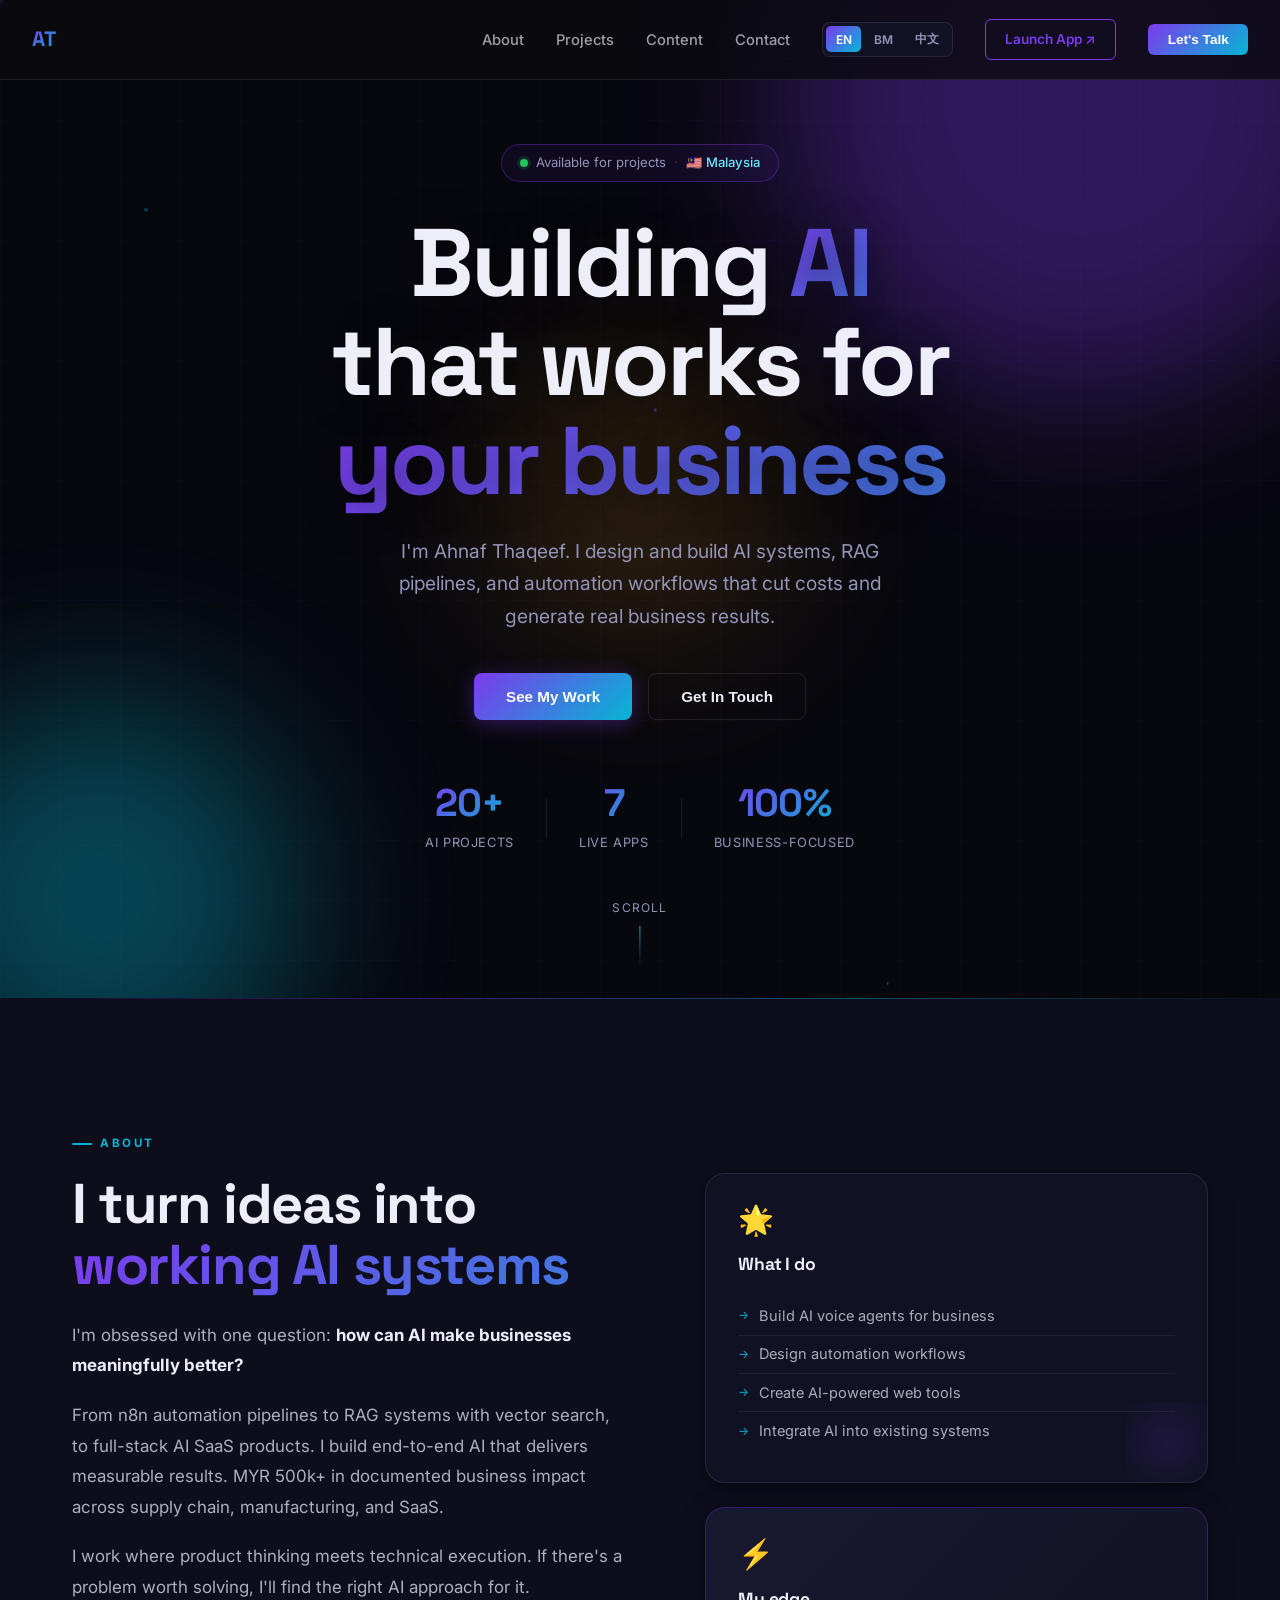
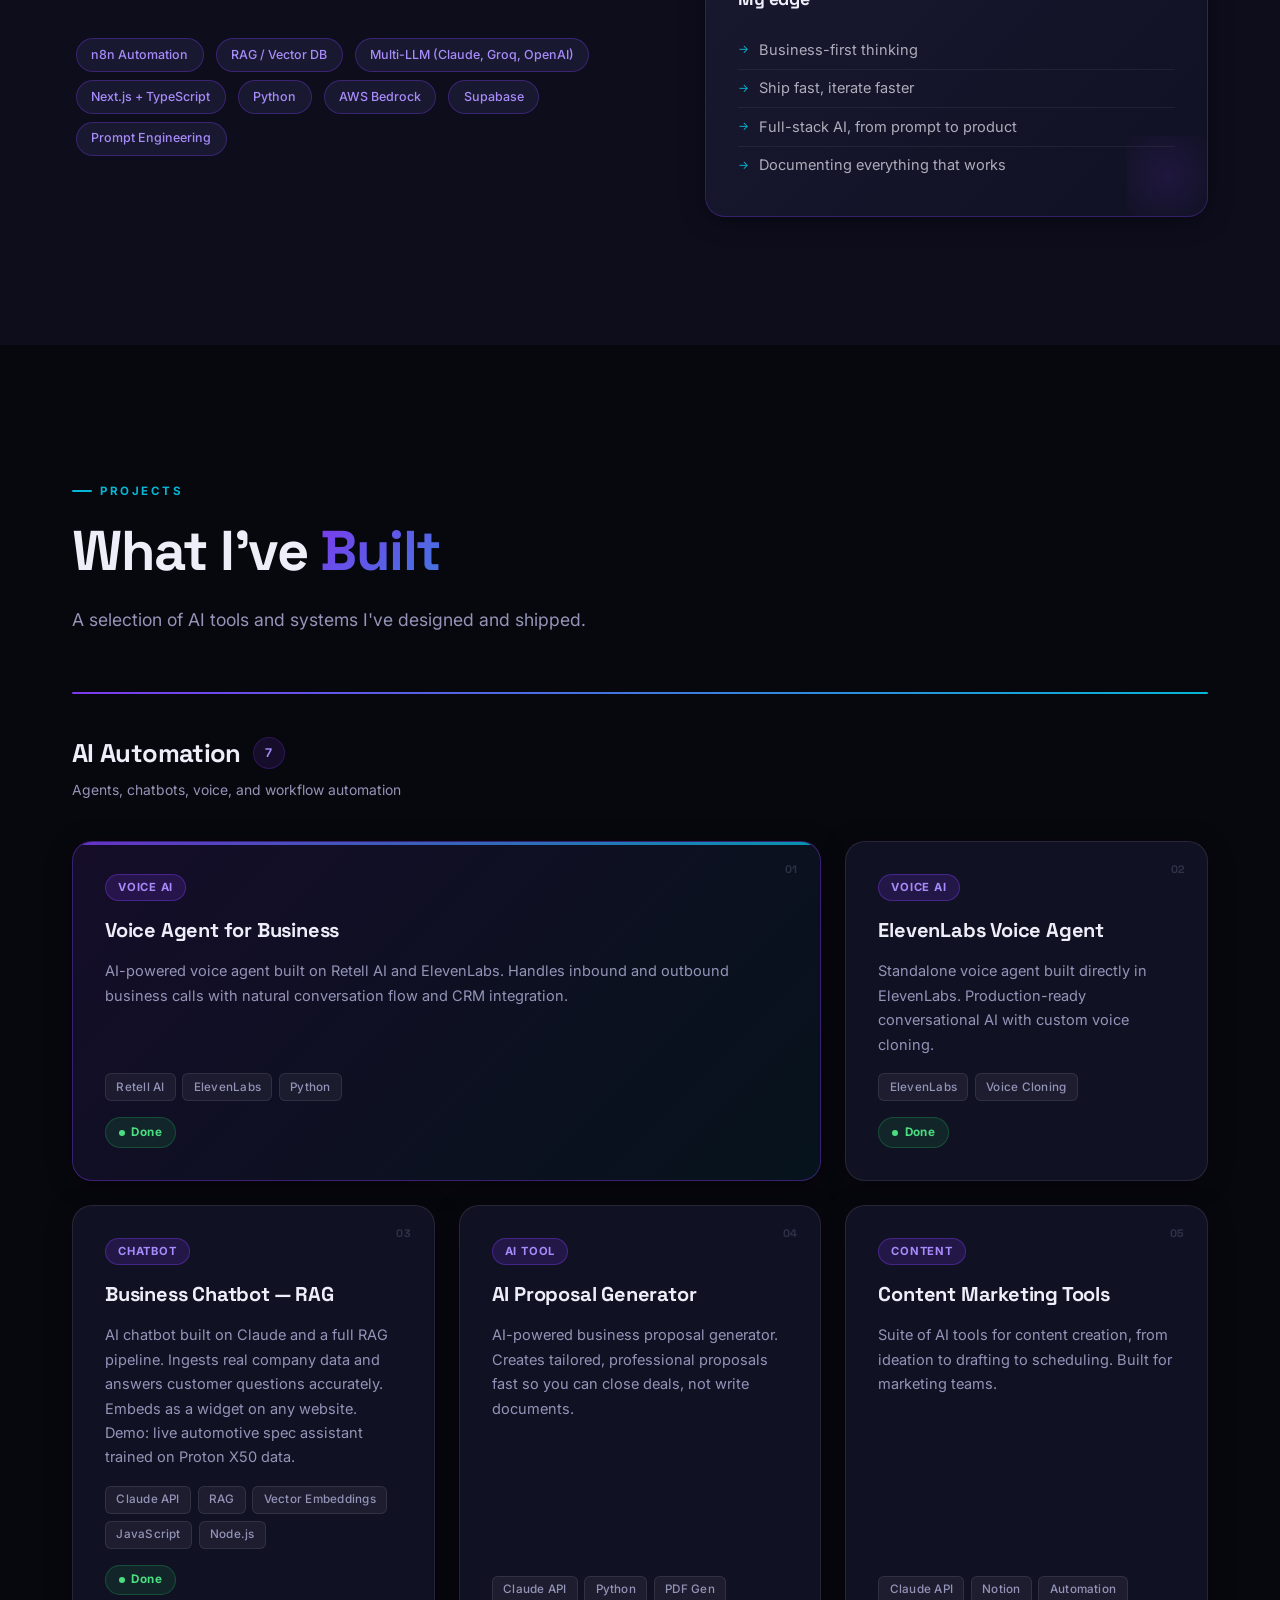
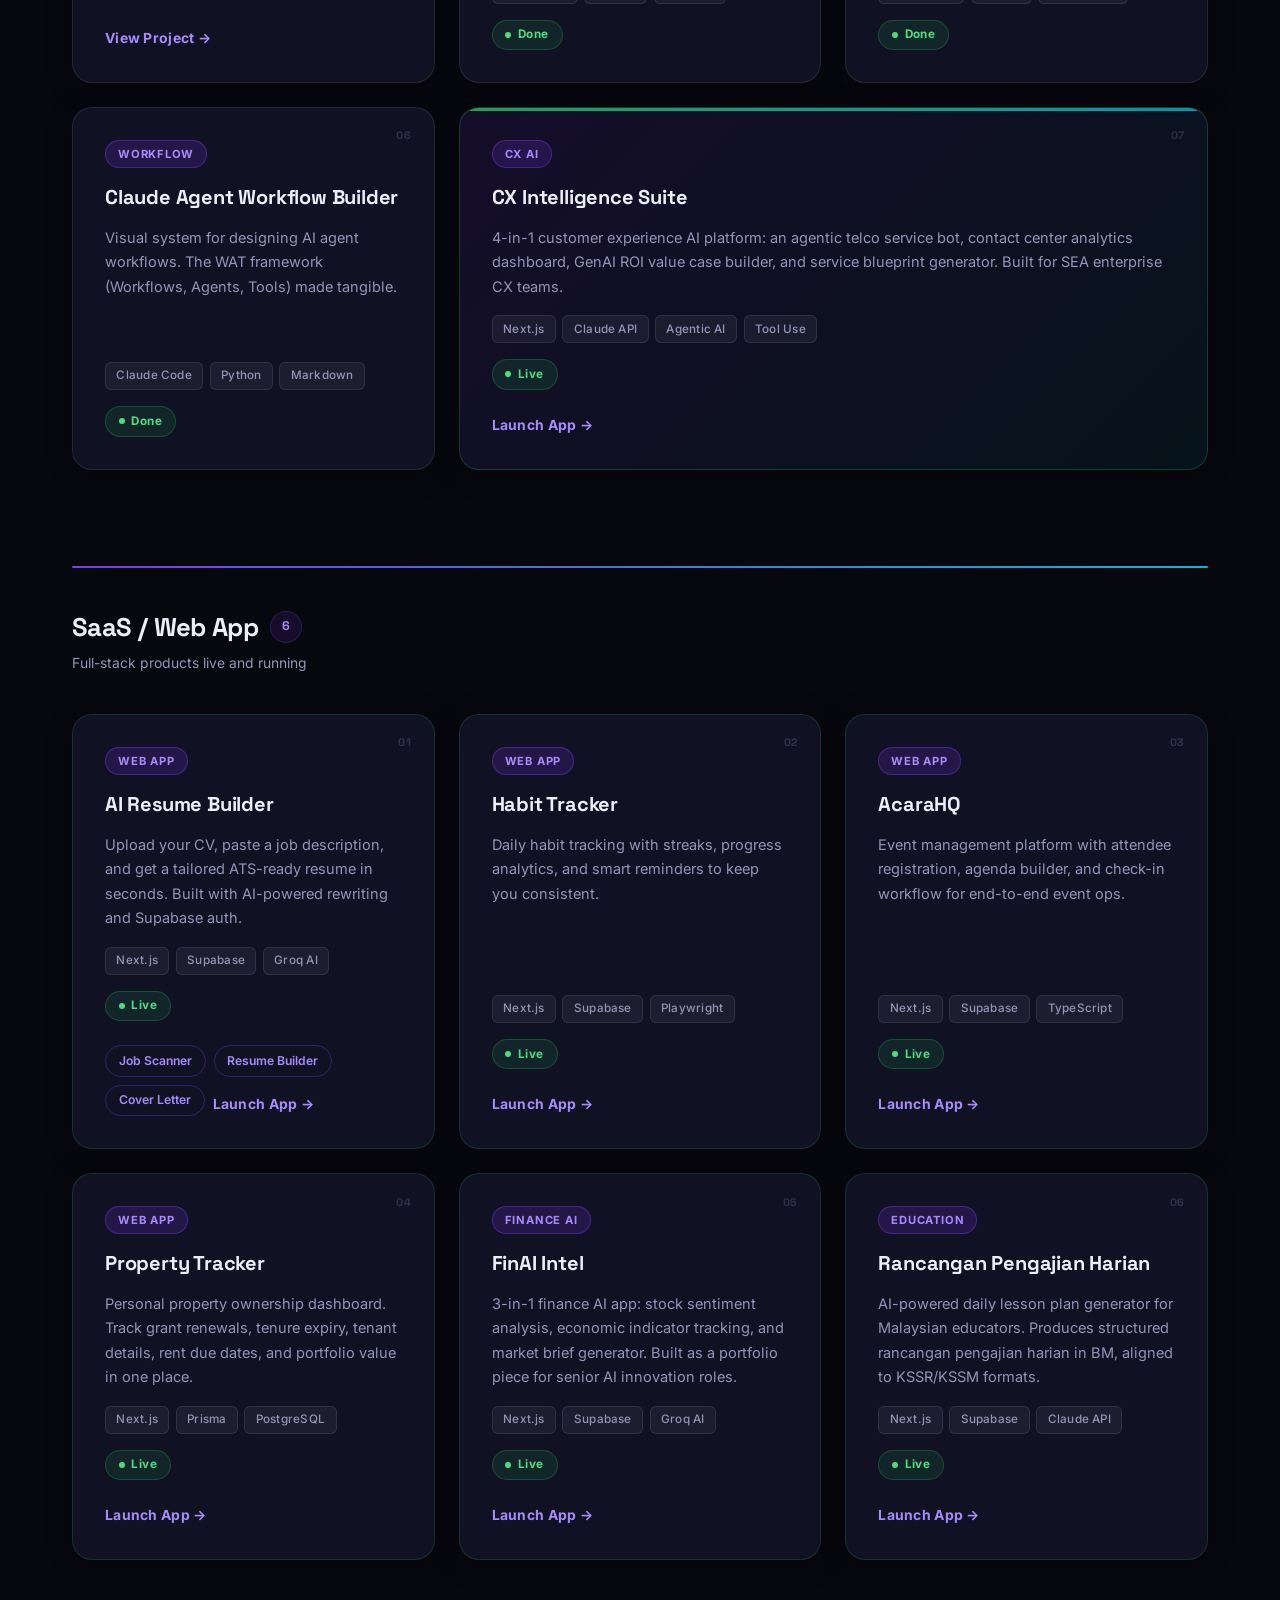
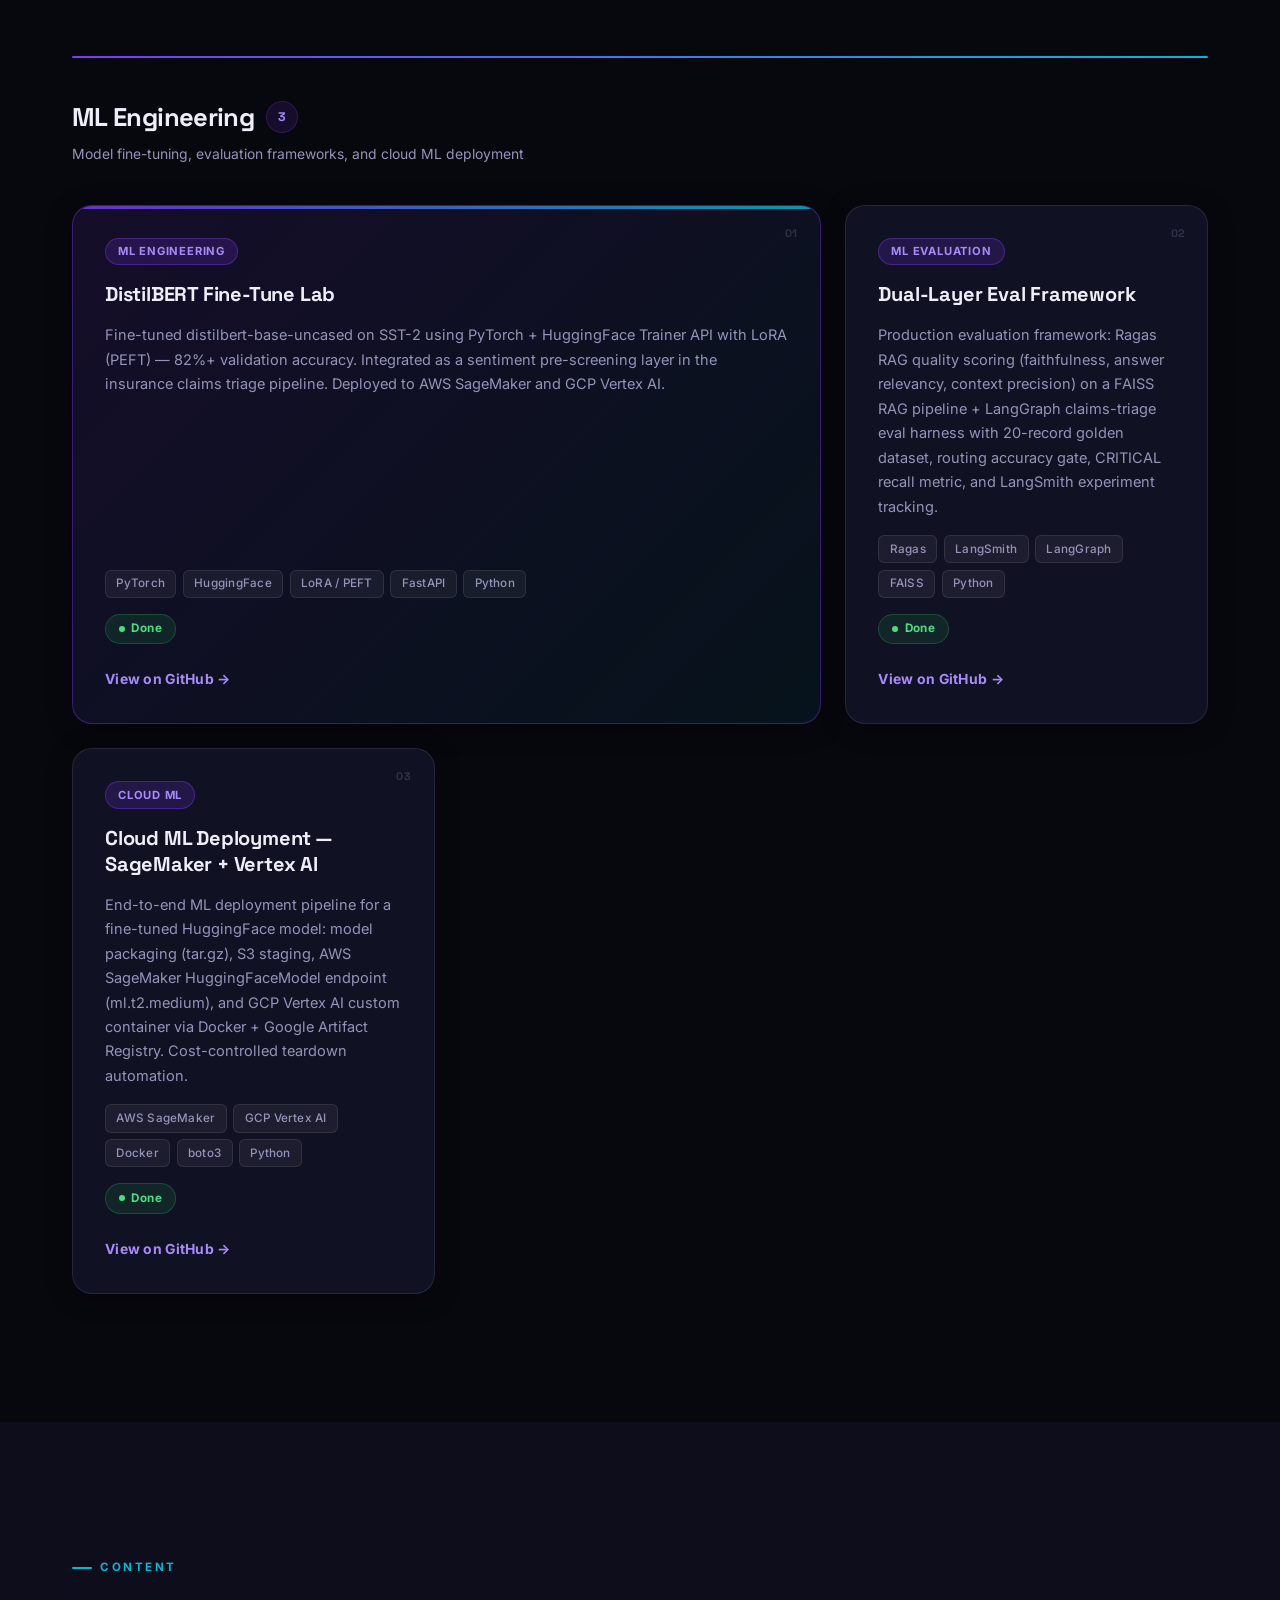
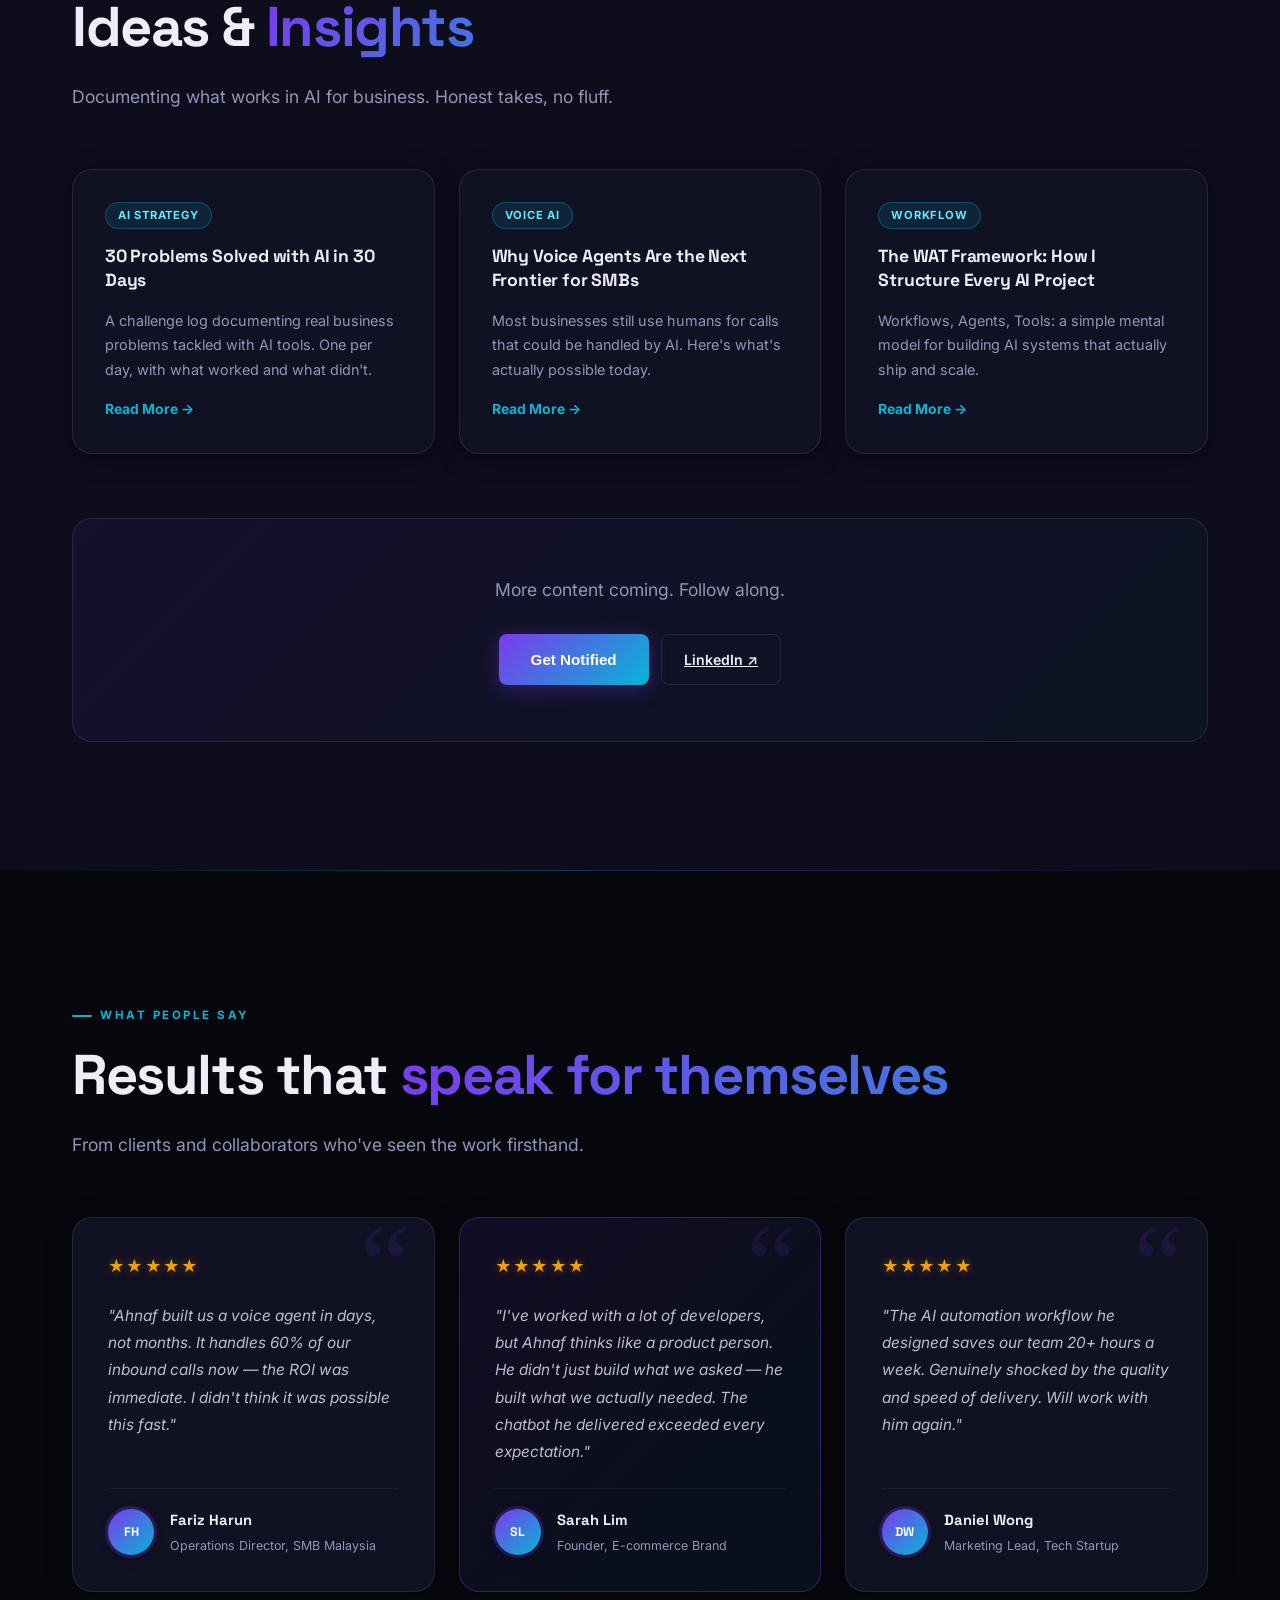
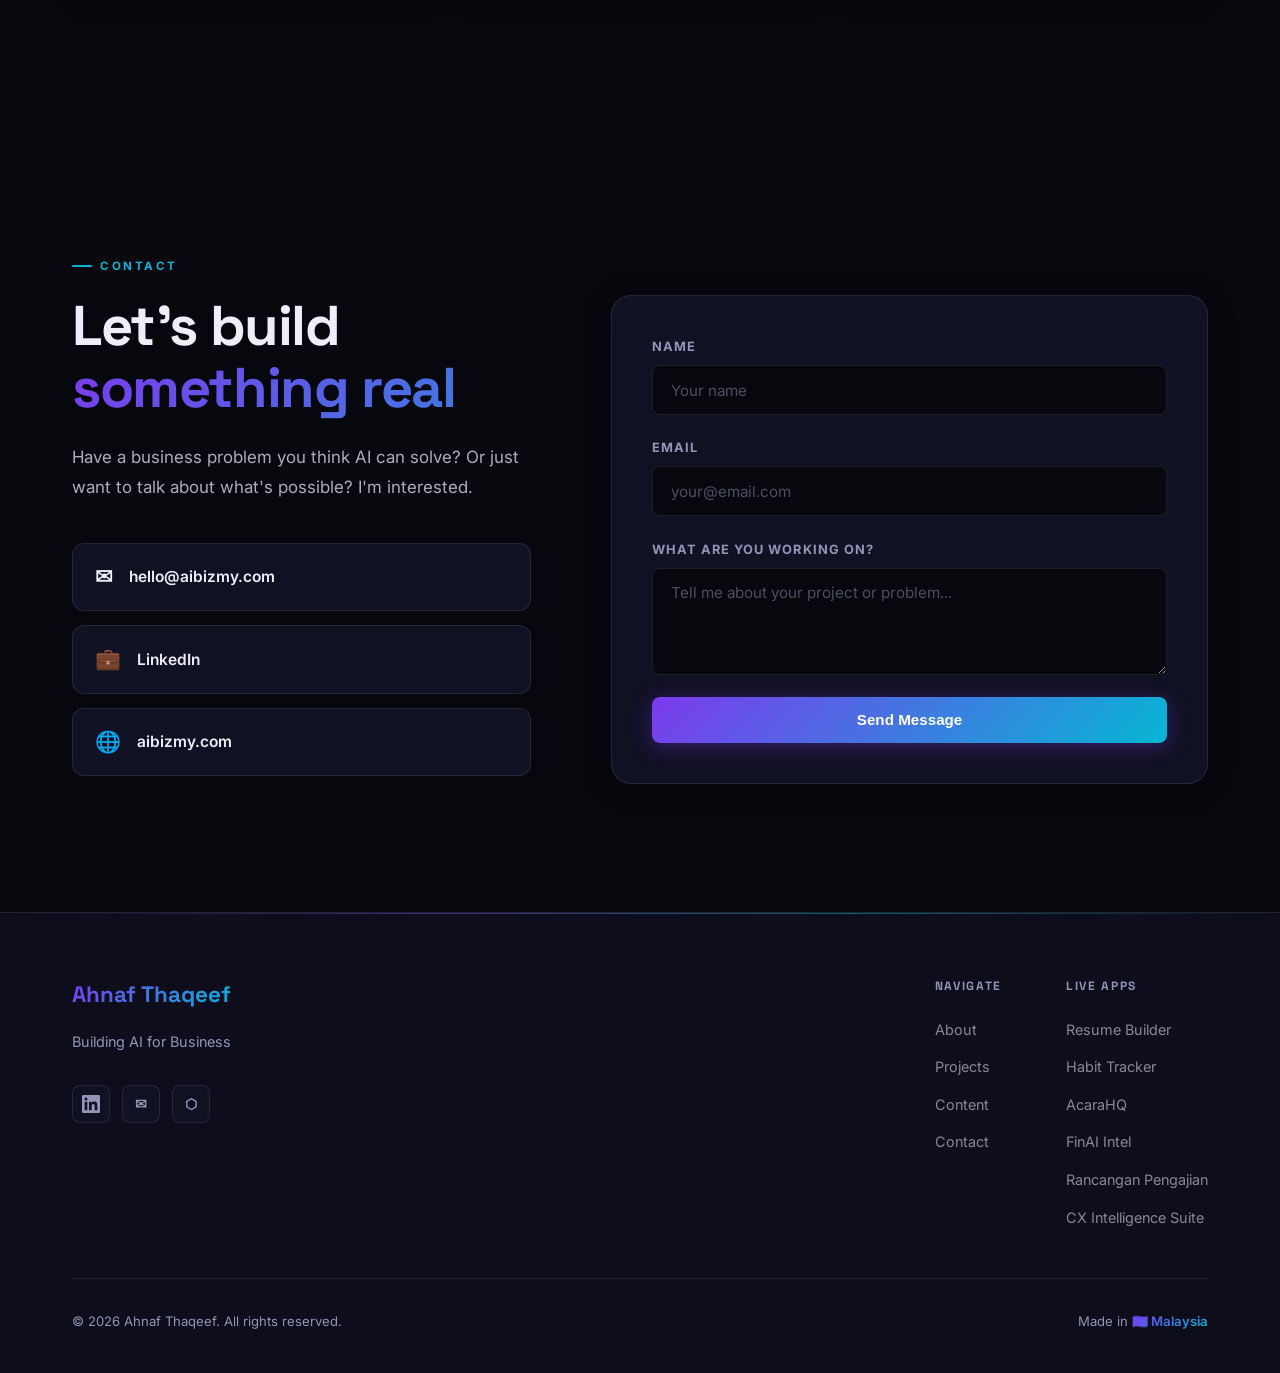
==== commit 6d7615db: "feat: add ML Engineering category with 3 new projects DistilBERT Fine-Tune Lab, Dual-Layer Eval Fram" ====
--- a/index.html
+++ b/index.html
@@ -323,6 +323,54 @@
 
         </div>
       </div>
+
+      <!-- ML ENGINEERING -->
+      <div class="projects-category">
+        <div class="cat-header">
+          <div class="cat-title-row">
+            <h3 class="cat-name" data-i18n="filter-ml">ML Engineering</h3>
+            <span class="cat-count" data-count="3">3</span>
+          </div>
+          <p class="cat-desc" data-i18n="cat-ml-desc">Model fine-tuning, evaluation frameworks, and cloud ML deployment</p>
+        </div>
+        <div class="projects-grid">
+
+          <div class="project-card featured">
+            <div class="project-tag" data-i18n="p12-tag">ML Engineering</div>
+            <h3 data-i18n="p12-title">DistilBERT Fine-Tune Lab</h3>
+            <p data-i18n="p12-desc">Fine-tuned distilbert-base-uncased on SST-2 using PyTorch + HuggingFace Trainer API with LoRA (PEFT) — 82%+ validation accuracy. Integrated as a sentiment pre-screening layer in the insurance claims triage pipeline. Deployed to AWS SageMaker and GCP Vertex AI.</p>
+            <div class="project-tech">
+              <span>PyTorch</span><span>HuggingFace</span><span>LoRA / PEFT</span><span>FastAPI</span><span>Python</span>
+            </div>
+            <div class="project-status done" data-i18n="p12-status">Done</div>
+            <a href="https://github.com/ahnafthaqeef/claims-triage-agent" target="_blank" rel="noopener" class="project-link">View on GitHub →</a>
+          </div>
+
+          <div class="project-card">
+            <div class="project-tag" data-i18n="p13-tag">ML Evaluation</div>
+            <h3 data-i18n="p13-title">Dual-Layer Eval Framework</h3>
+            <p data-i18n="p13-desc">Production evaluation framework: Ragas RAG quality scoring (faithfulness, answer relevancy, context precision) on a FAISS RAG pipeline + LangGraph claims-triage eval harness with 20-record golden dataset, routing accuracy gate, CRITICAL recall metric, and LangSmith experiment tracking.</p>
+            <div class="project-tech">
+              <span>Ragas</span><span>LangSmith</span><span>LangGraph</span><span>FAISS</span><span>Python</span>
+            </div>
+            <div class="project-status done" data-i18n="p13-status">Done</div>
+            <a href="https://github.com/ahnafthaqeef/claims-triage-agent" target="_blank" rel="noopener" class="project-link">View on GitHub →</a>
+          </div>
+
+          <div class="project-card">
+            <div class="project-tag" data-i18n="p14-tag">Cloud ML</div>
+            <h3 data-i18n="p14-title">Cloud ML Deployment — SageMaker + Vertex AI</h3>
+            <p data-i18n="p14-desc">End-to-end ML deployment pipeline for a fine-tuned HuggingFace model: model packaging (tar.gz), S3 staging, AWS SageMaker HuggingFaceModel endpoint (ml.t2.medium), and GCP Vertex AI custom container via Docker + Google Artifact Registry. Cost-controlled teardown automation.</p>
+            <div class="project-tech">
+              <span>AWS SageMaker</span><span>GCP Vertex AI</span><span>Docker</span><span>boto3</span><span>Python</span>
+            </div>
+            <div class="project-status done" data-i18n="p14-status">Done</div>
+            <a href="https://github.com/ahnafthaqeef/claims-triage-agent" target="_blank" rel="noopener" class="project-link">View on GitHub →</a>
+          </div>
+
+        </div>
+      </div>
+
     </div>
   </section>
 
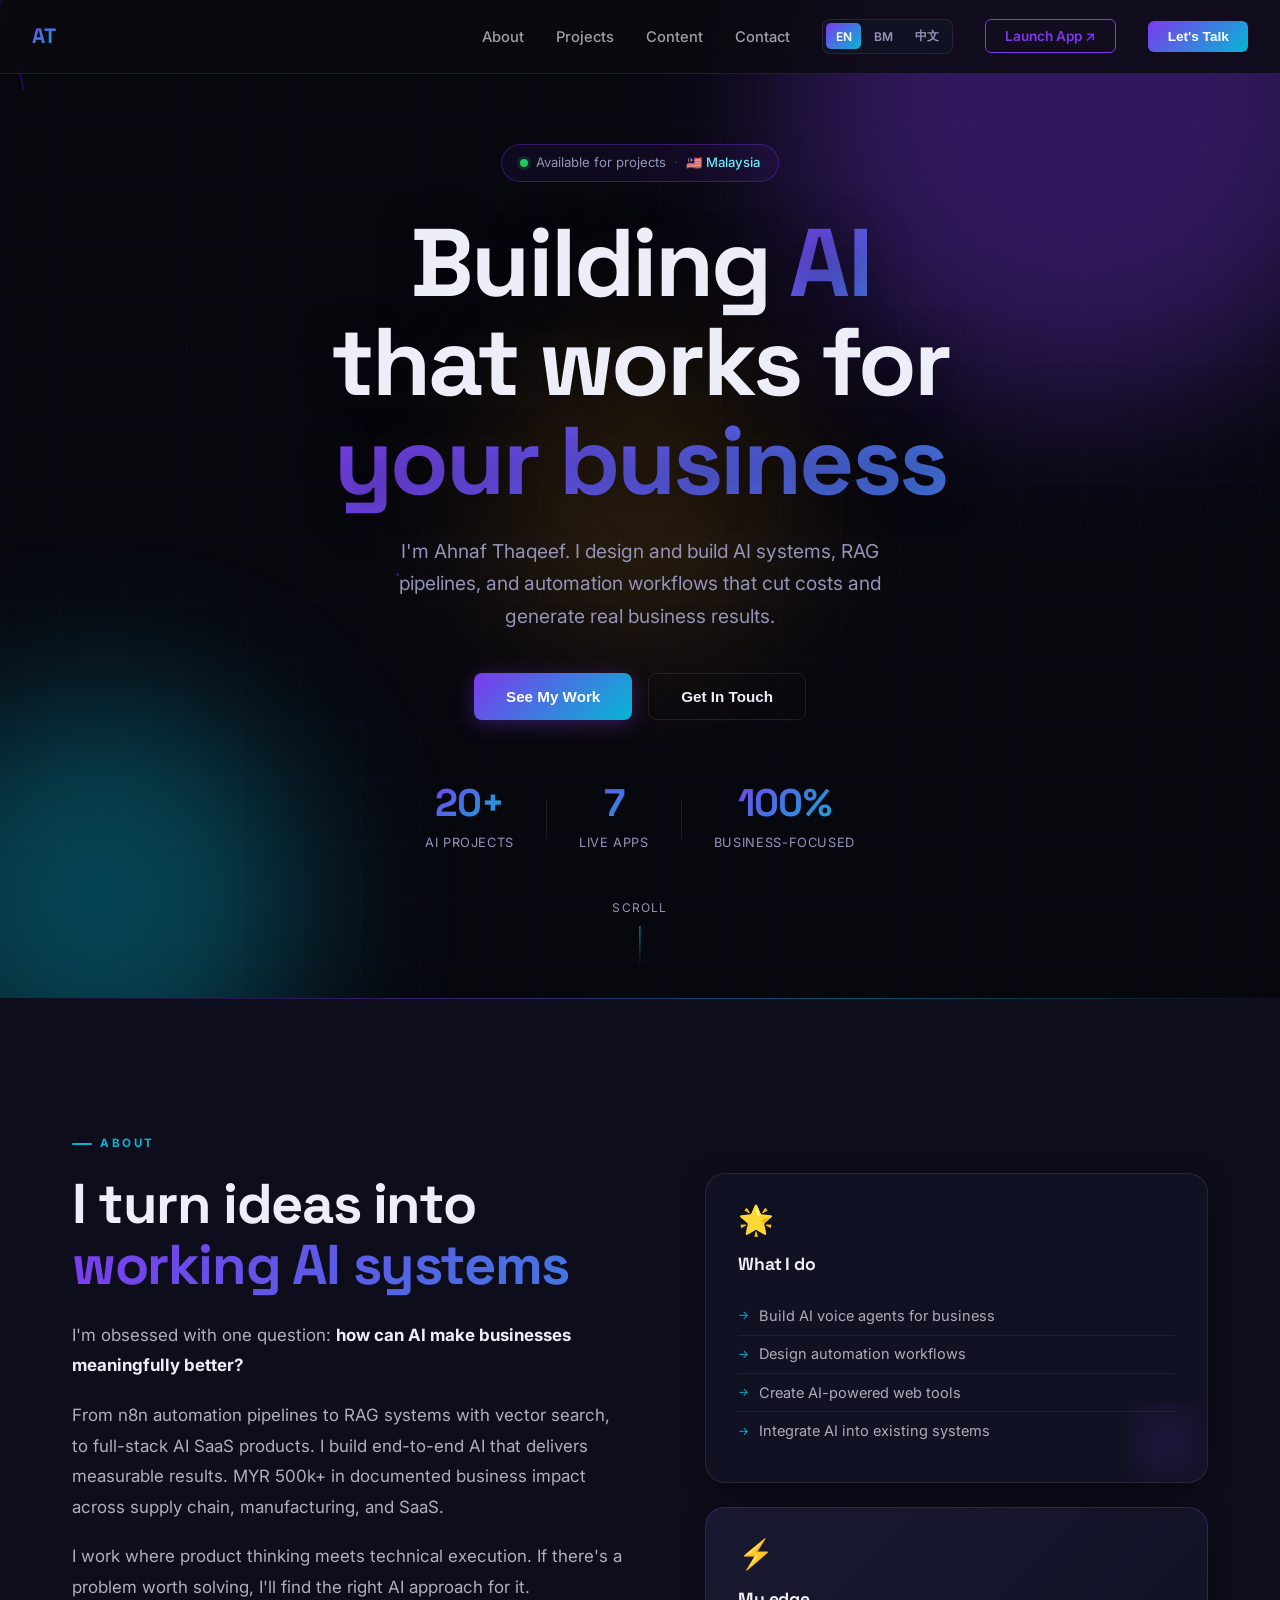
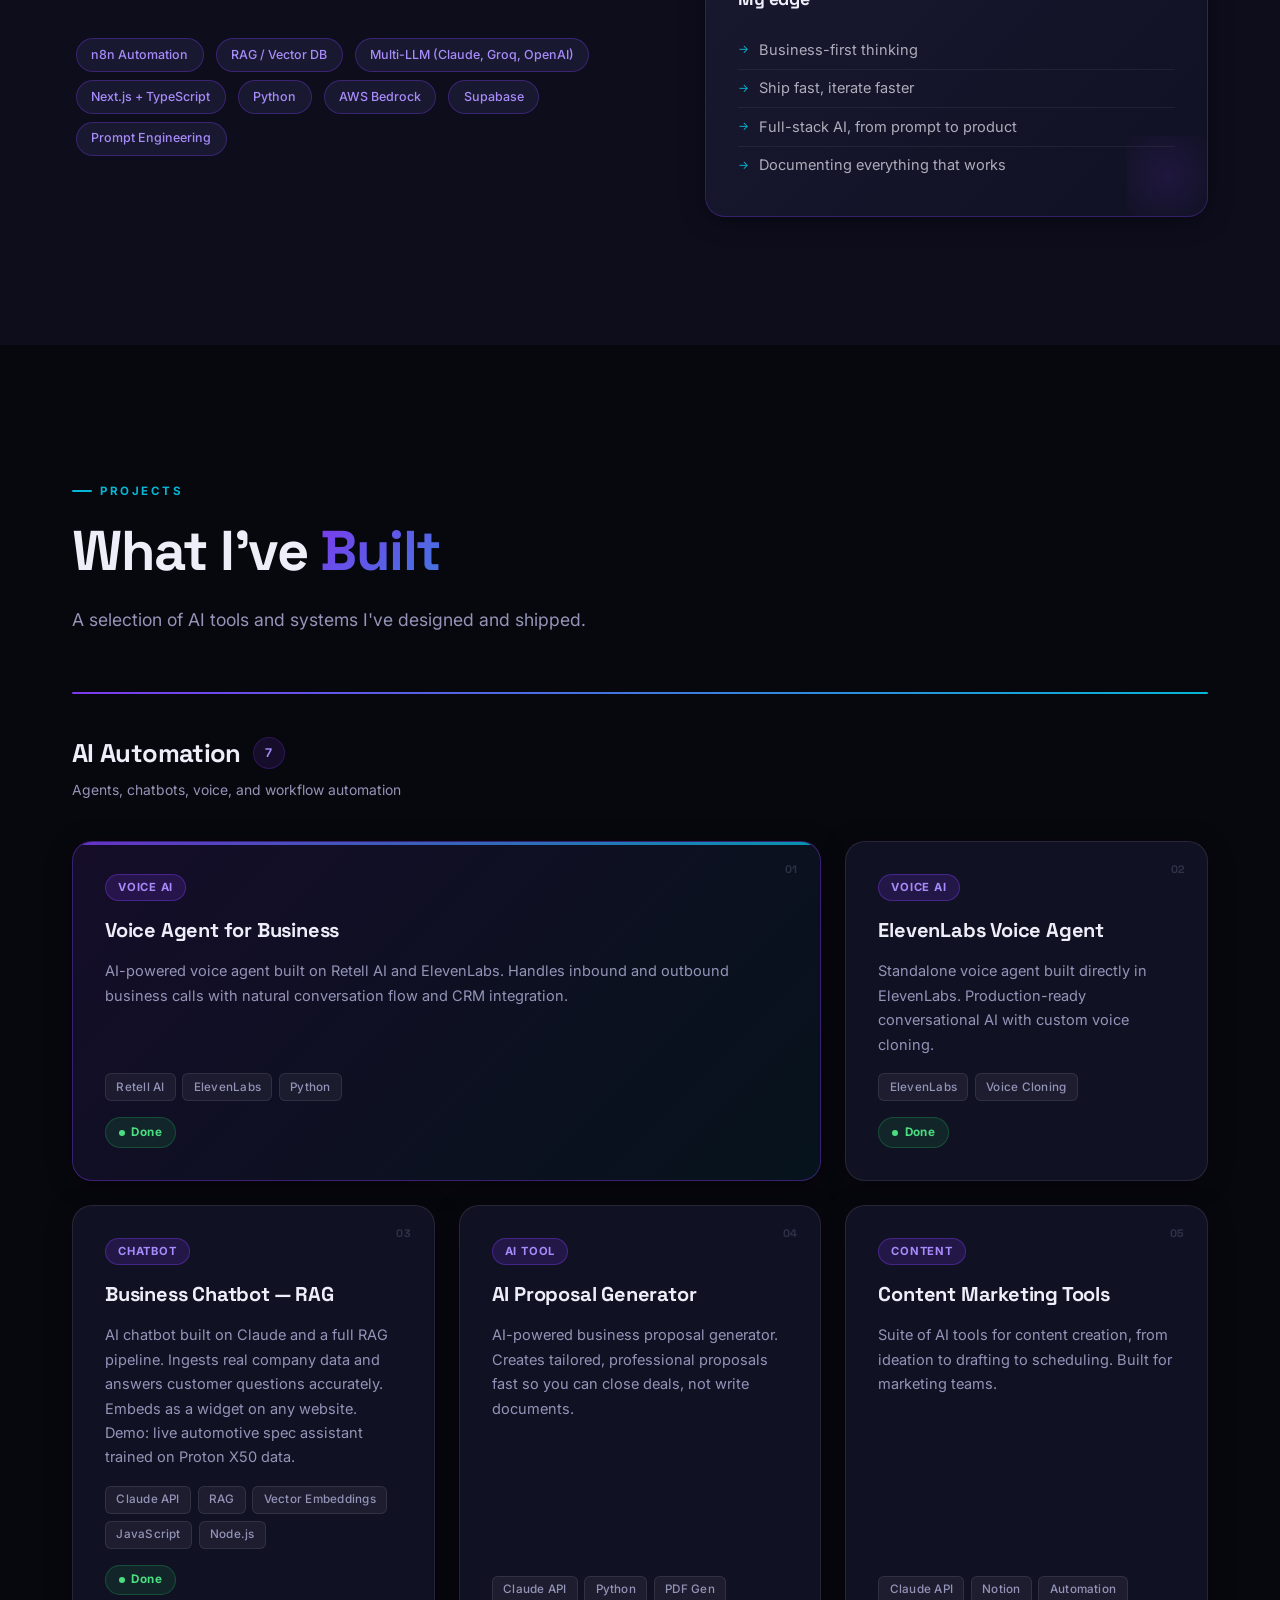
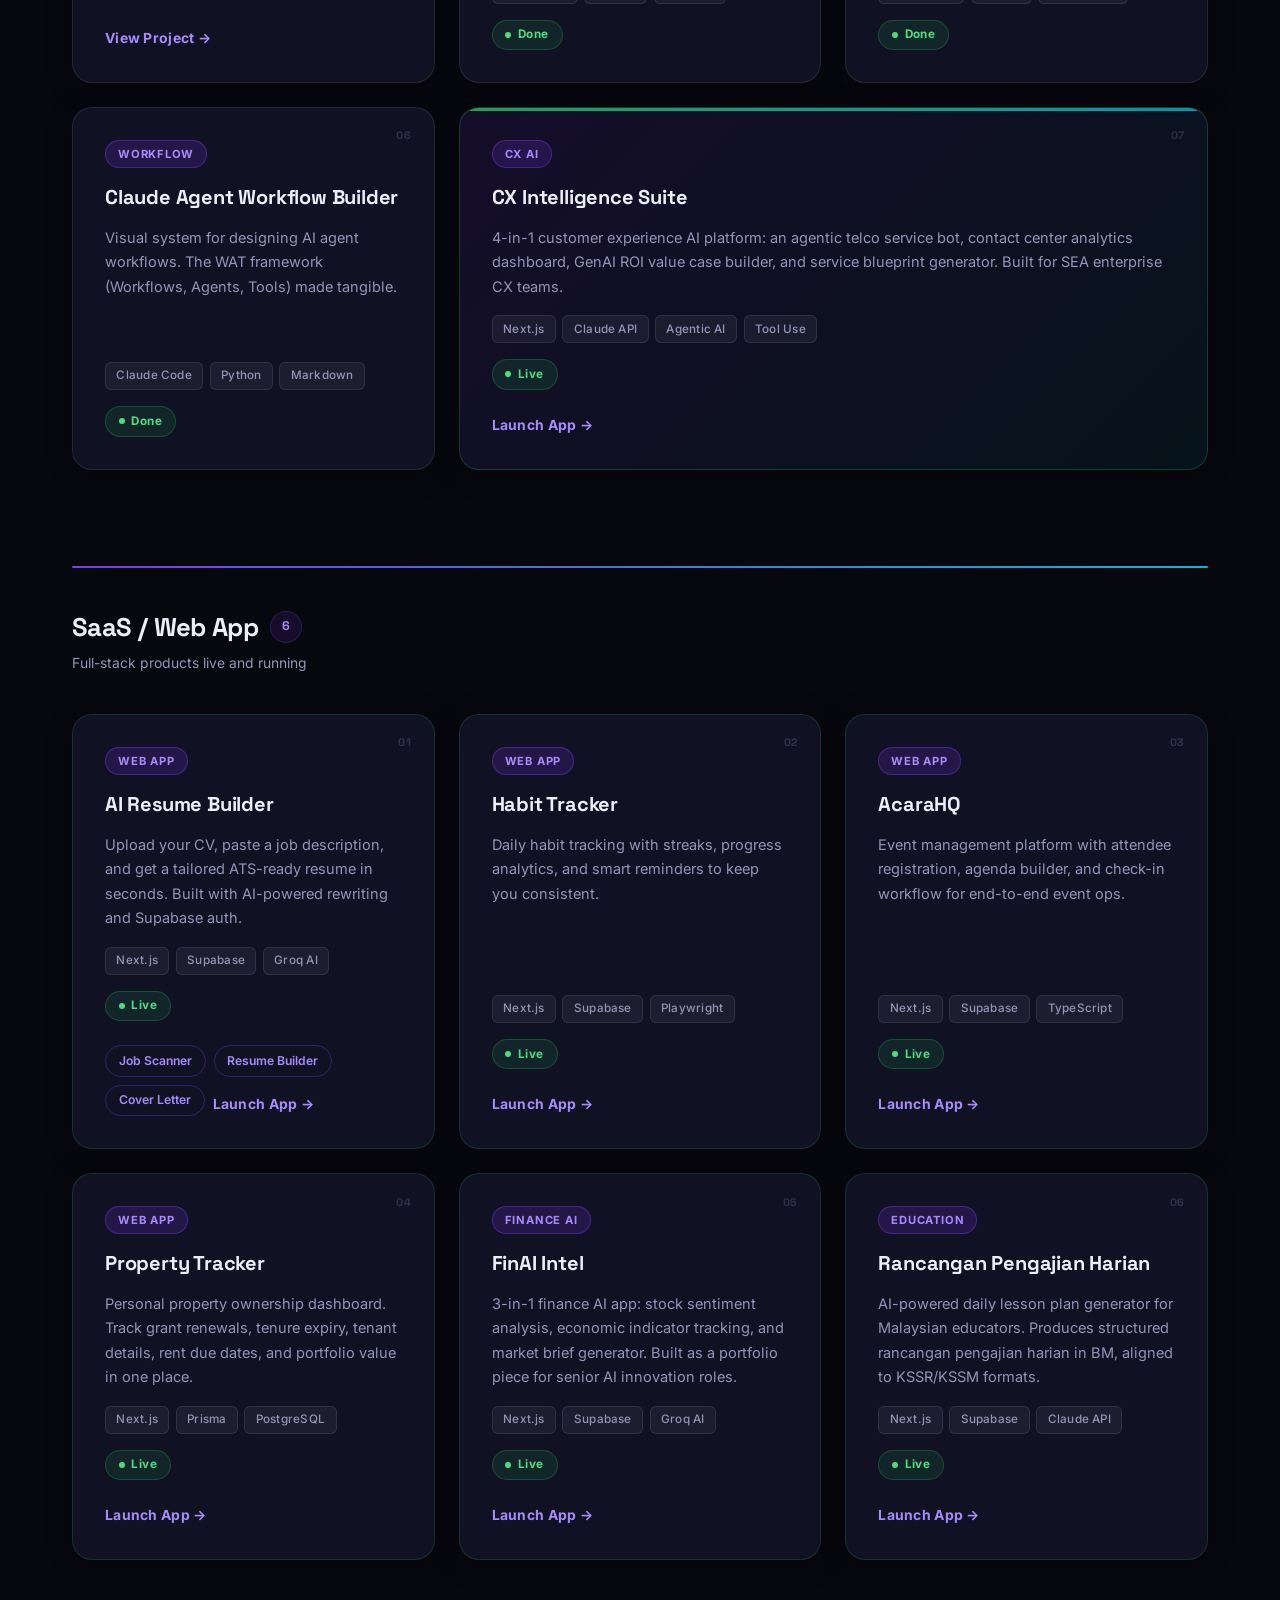
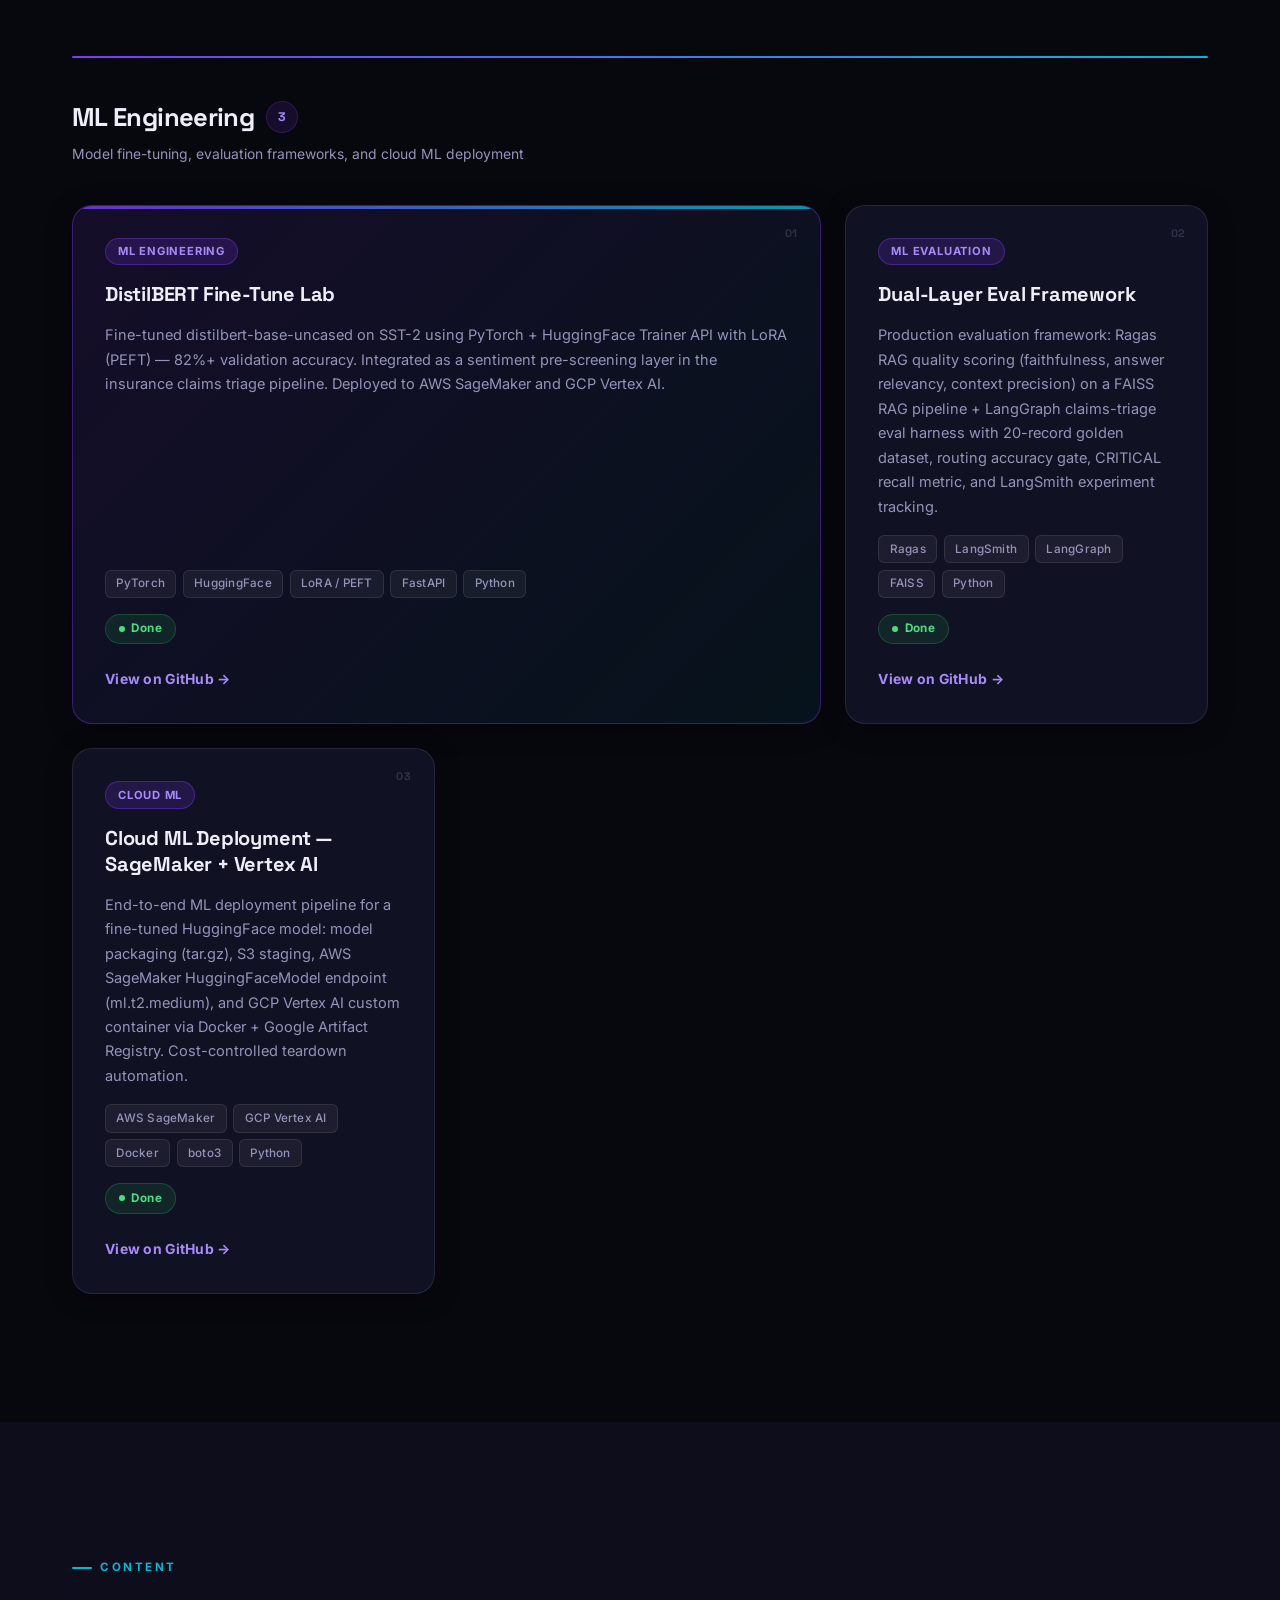
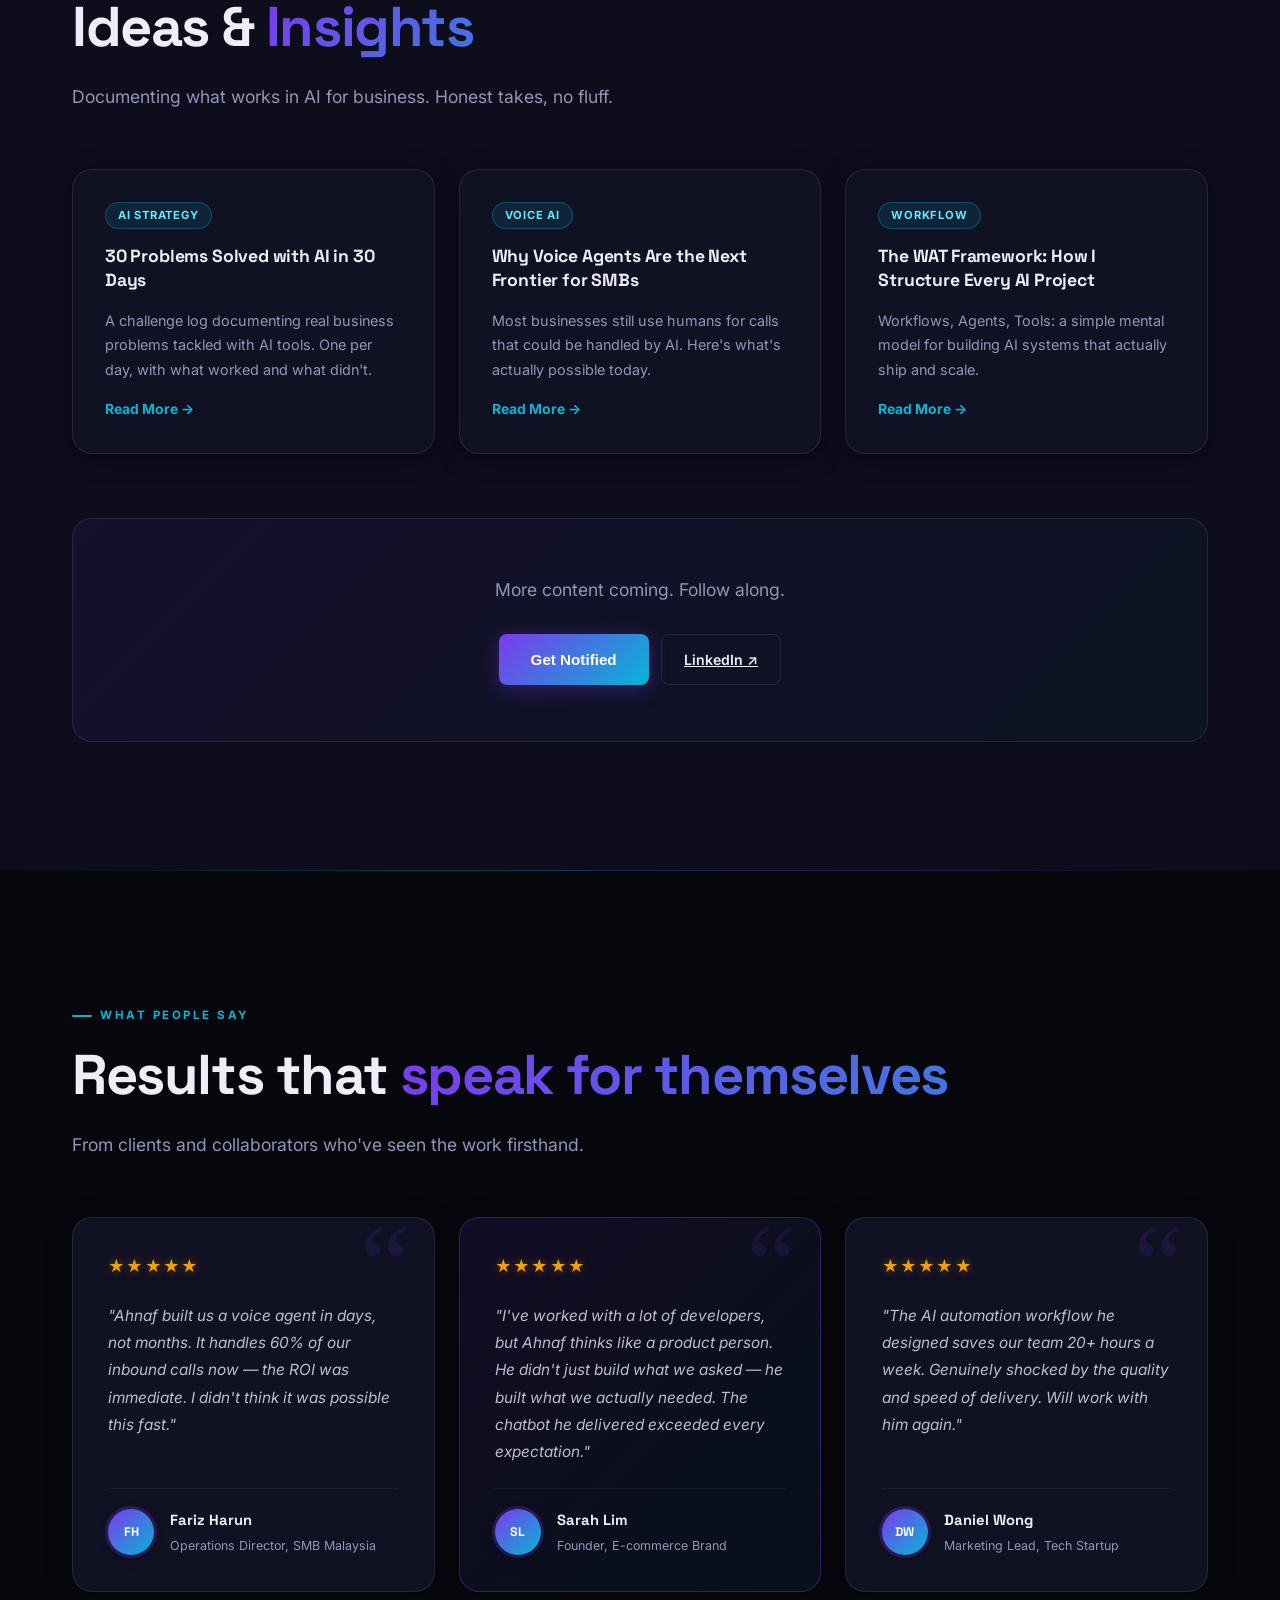
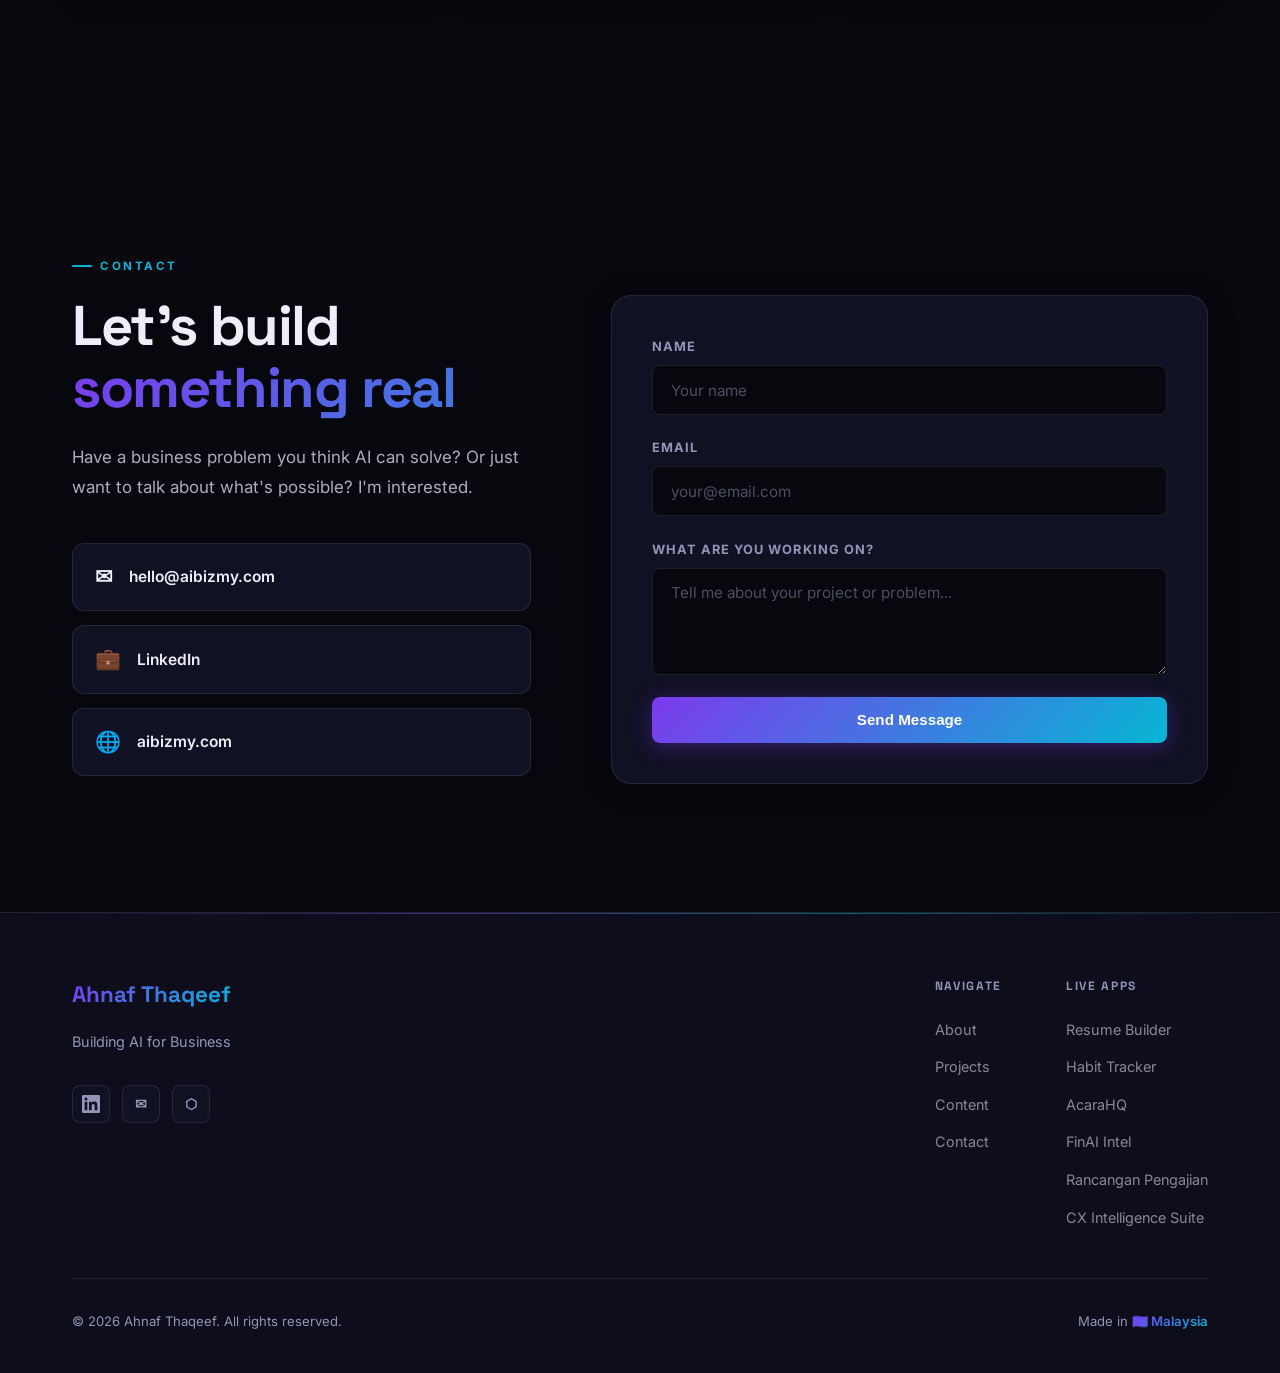
==== commit 610124bd: "feat: convert Launch App button to dropdown with all 7 live apps" ====
--- a/index.html
+++ b/index.html
@@ -8,7 +8,7 @@
   <meta name="og:title" content="Ahnaf Thaqeef — AI Builder" />
   <meta name="og:description" content="AI for Business in Malaysia. Intelligent tools, voice agents, and automation systems." />
   <meta name="og:url" content="https://aibizmy.com" />
-  <link rel="stylesheet" href="css/style.css?v=2" />
+  <link rel="stylesheet" href="css/style.css?v=3" />
   <link rel="preconnect" href="https://fonts.googleapis.com" />
   <link href="https://fonts.googleapis.com/css2?family=Inter:wght@300;400;500;600;700;900&family=Space+Grotesk:wght@400;500;700&display=swap" rel="stylesheet" />
 </head>
@@ -28,7 +28,18 @@
       <button class="lang-btn" data-lang="my">BM</button>
       <button class="lang-btn" data-lang="zh">中文</button>
     </div>
-    <a href="https://resume.aibizmy.com" target="_blank" rel="noopener" class="nav-app-btn">Launch App ↗</a>
+    <div class="nav-app-dropdown" id="navAppDropdown">
+      <button class="nav-app-btn" id="navAppBtn" aria-haspopup="true" aria-expanded="false">Launch App ↗</button>
+      <ul class="nav-app-menu" role="menu">
+        <li><a href="https://resume.aibizmy.com"    target="_blank" rel="noopener" role="menuitem">AI Resume Builder</a></li>
+        <li><a href="https://habits.aibizmy.com"    target="_blank" rel="noopener" role="menuitem">Habit Tracker</a></li>
+        <li><a href="https://events.aibizmy.com"    target="_blank" rel="noopener" role="menuitem">AcaraHQ</a></li>
+        <li><a href="https://finai.aibizmy.com"     target="_blank" rel="noopener" role="menuitem">FinAI Intel</a></li>
+        <li><a href="https://pengajian.aibizmy.com" target="_blank" rel="noopener" role="menuitem">Rancangan Pengajian</a></li>
+        <li><a href="https://cx.aibizmy.com"        target="_blank" rel="noopener" role="menuitem">CX Intelligence Suite</a></li>
+        <li><a href="https://jahit.aibizmy.com"     target="_blank" rel="noopener" role="menuitem">Kedai Jahit Manager</a></li>
+      </ul>
+    </div>
     <button class="nav-cta" id="navCta" data-i18n="nav-cta">Let's Talk</button>
     <button class="hamburger" id="hamburger" aria-label="Menu">&#9776;</button>
   </nav>
--- a/css/style.css
+++ b/css/style.css
@@ -219,6 +219,10 @@
   transition: opacity 0.2s;
 }
 .nav-cta:hover { opacity: 0.85; }
+.nav-app-dropdown {
+  position: relative;
+  display: inline-block;
+}
 .nav-app-btn {
   padding: 0.5rem 1.2rem;
   background: transparent;
@@ -227,10 +231,42 @@
   font-size: 0.85rem;
   border: 1px solid var(--accent1);
   border-radius: 6px;
+  cursor: pointer;
+  font-family: inherit;
+  transition: background 0.2s, color 0.2s;
+}
+.nav-app-btn:hover { background: var(--accent1); color: #fff; }
+.nav-app-menu {
+  position: absolute;
+  top: calc(100% + 8px);
+  right: 0;
+  min-width: 220px;
+  background: var(--card-bg);
+  border: 1px solid var(--border);
+  border-radius: 8px;
+  padding: 6px 0;
+  list-style: none;
+  margin: 0;
+  opacity: 0;
+  pointer-events: none;
+  transform: translateY(-6px);
+  transition: opacity 0.18s, transform 0.18s;
+  z-index: 200;
+}
+.nav-app-dropdown.open .nav-app-menu {
+  opacity: 1;
+  pointer-events: auto;
+  transform: translateY(0);
+}
+.nav-app-menu li a {
+  display: block;
+  padding: 9px 16px;
+  color: var(--text);
+  font-size: 0.85rem;
   text-decoration: none;
-  transition: background 0.2s, color 0.2s;
-}
-.nav-app-btn:hover { background: var(--accent1); color: #fff; }
+  transition: background 0.15s, color 0.15s;
+}
+.nav-app-menu li a:hover { background: var(--accent1); color: #fff; }
 
 /* Lang Switcher */
 .lang-switcher {
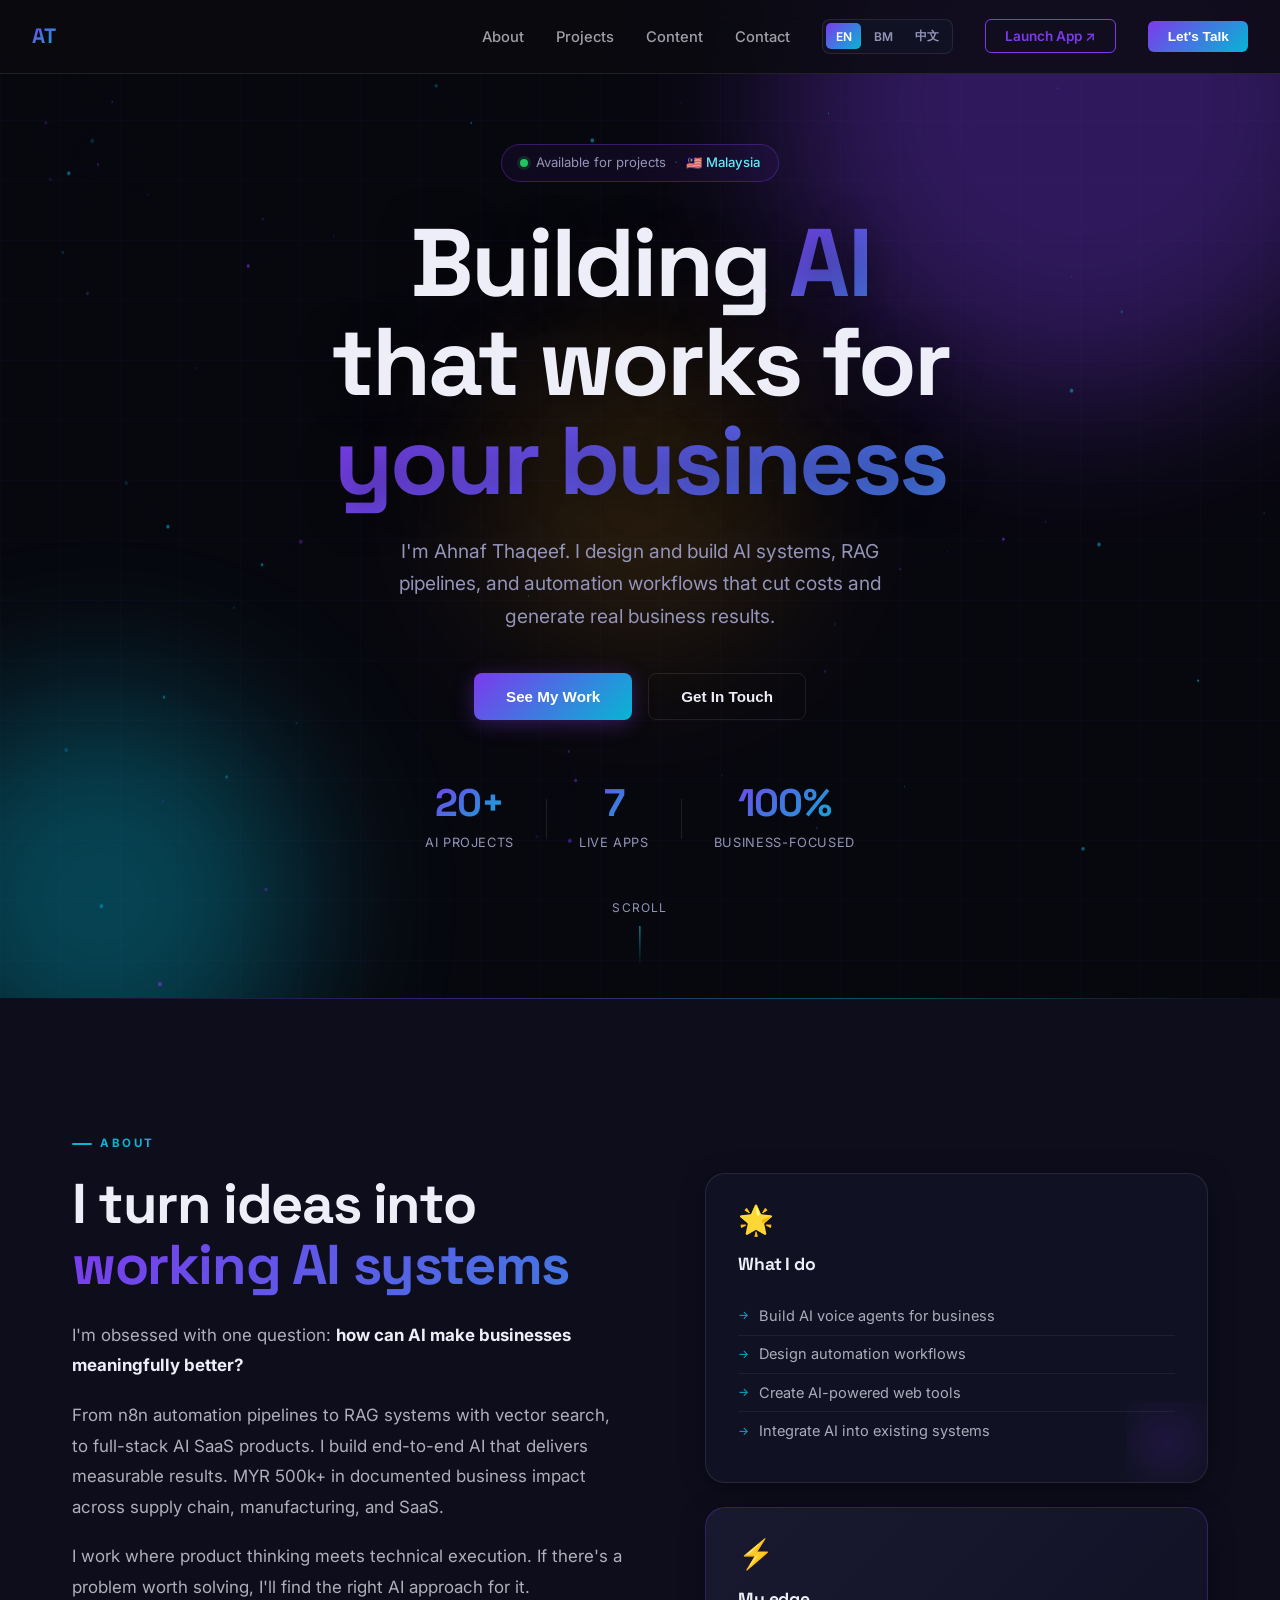
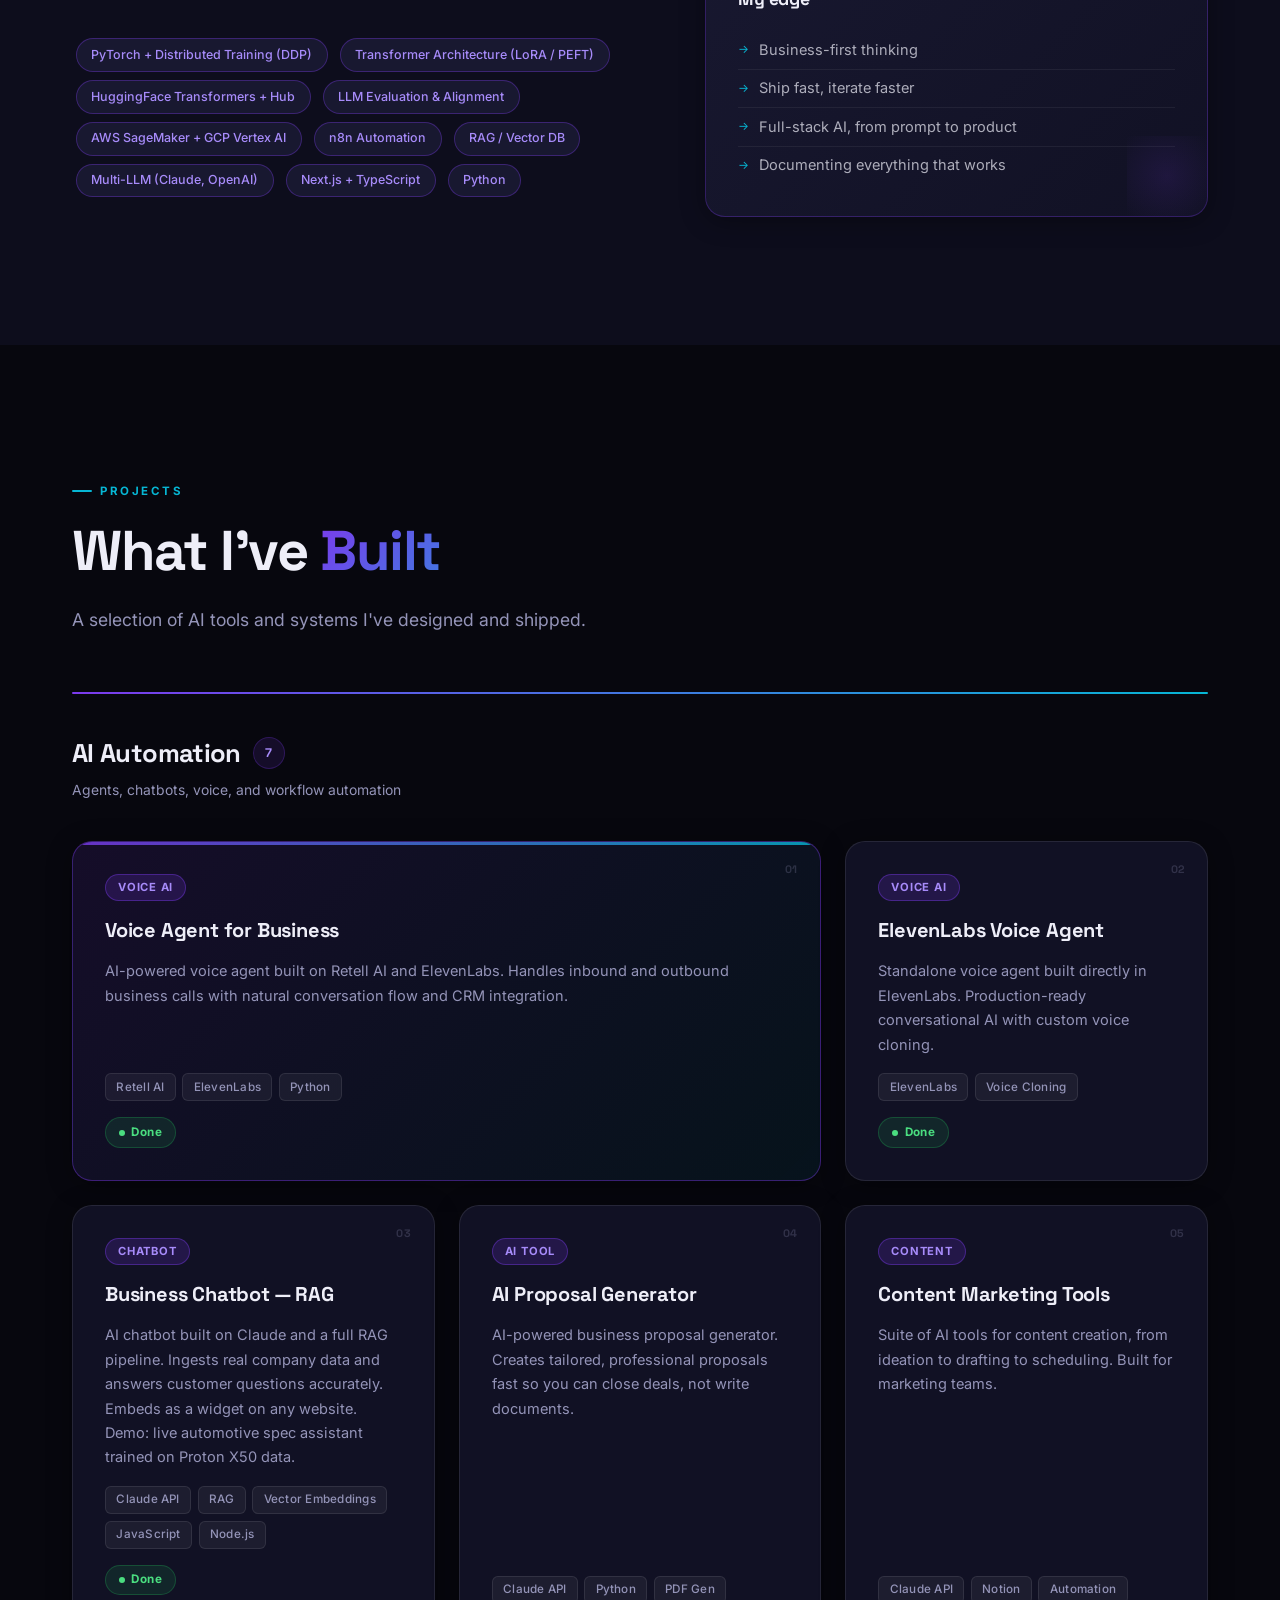
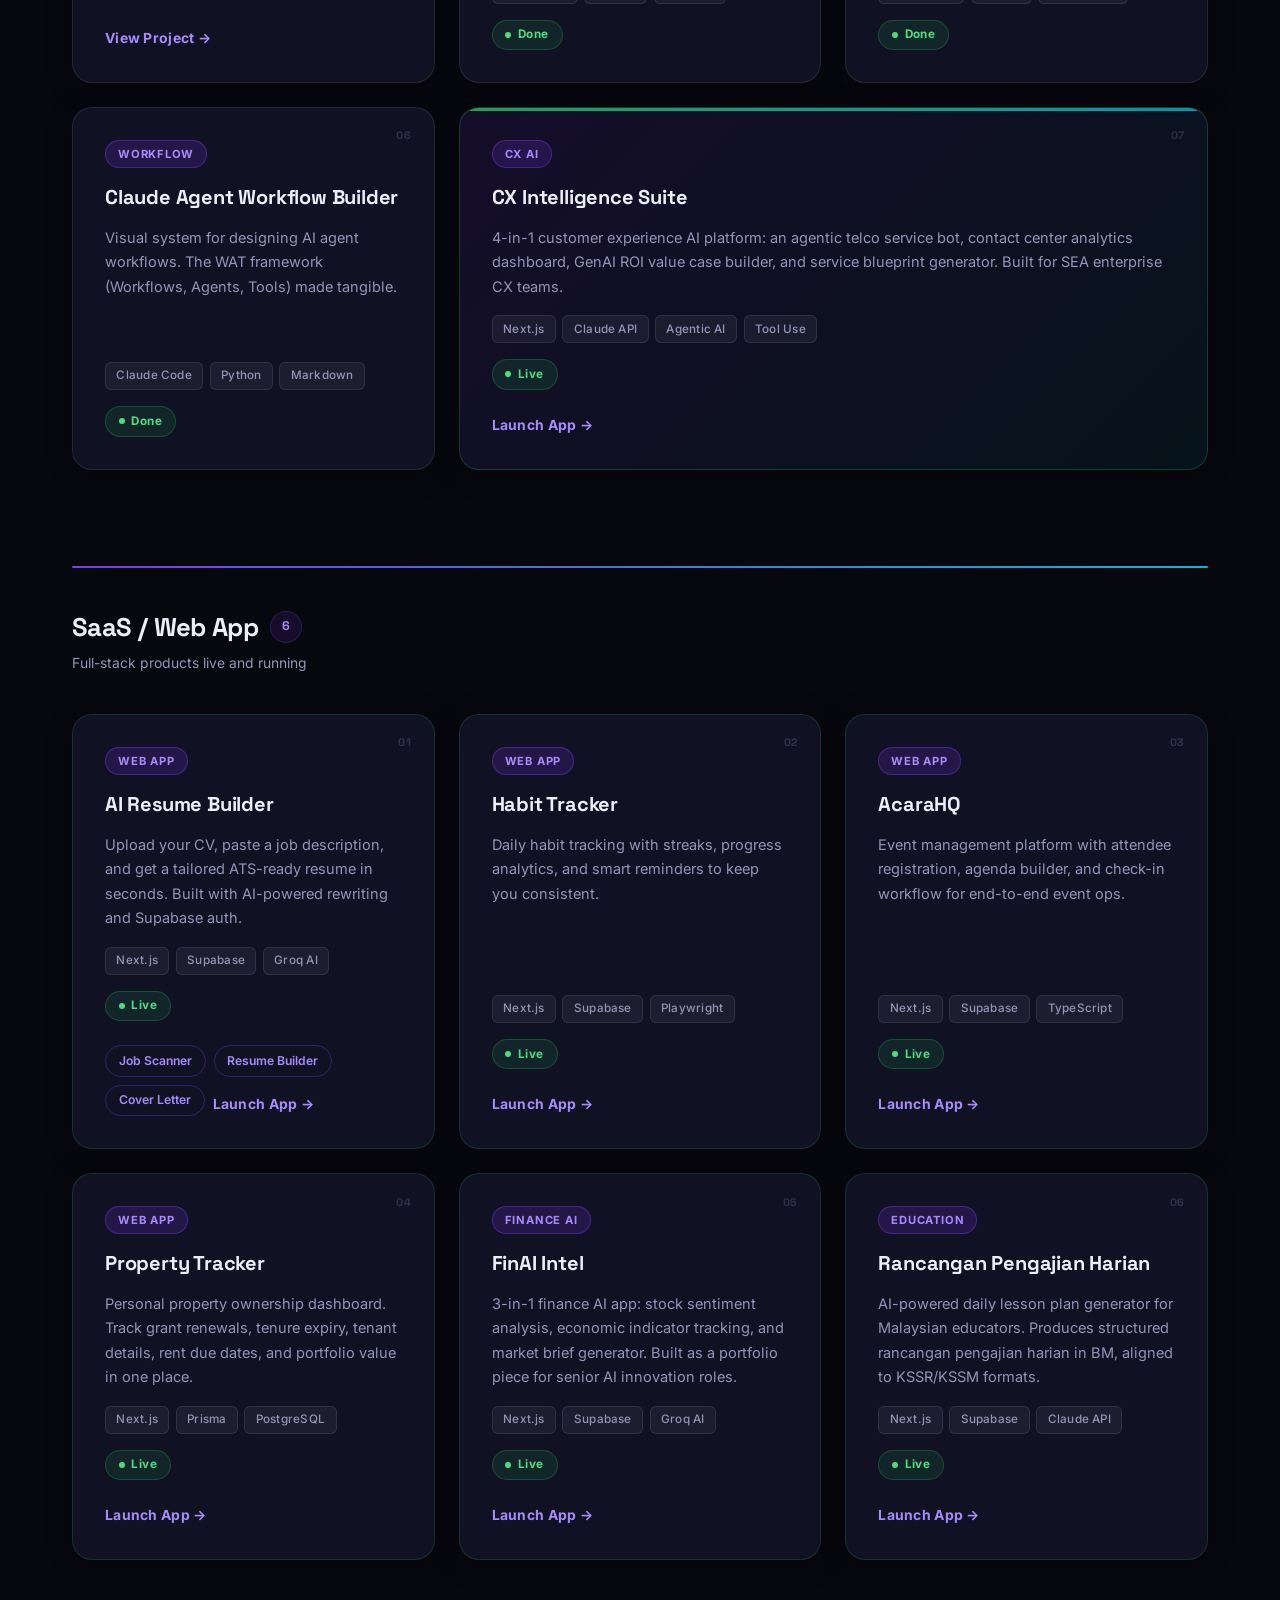
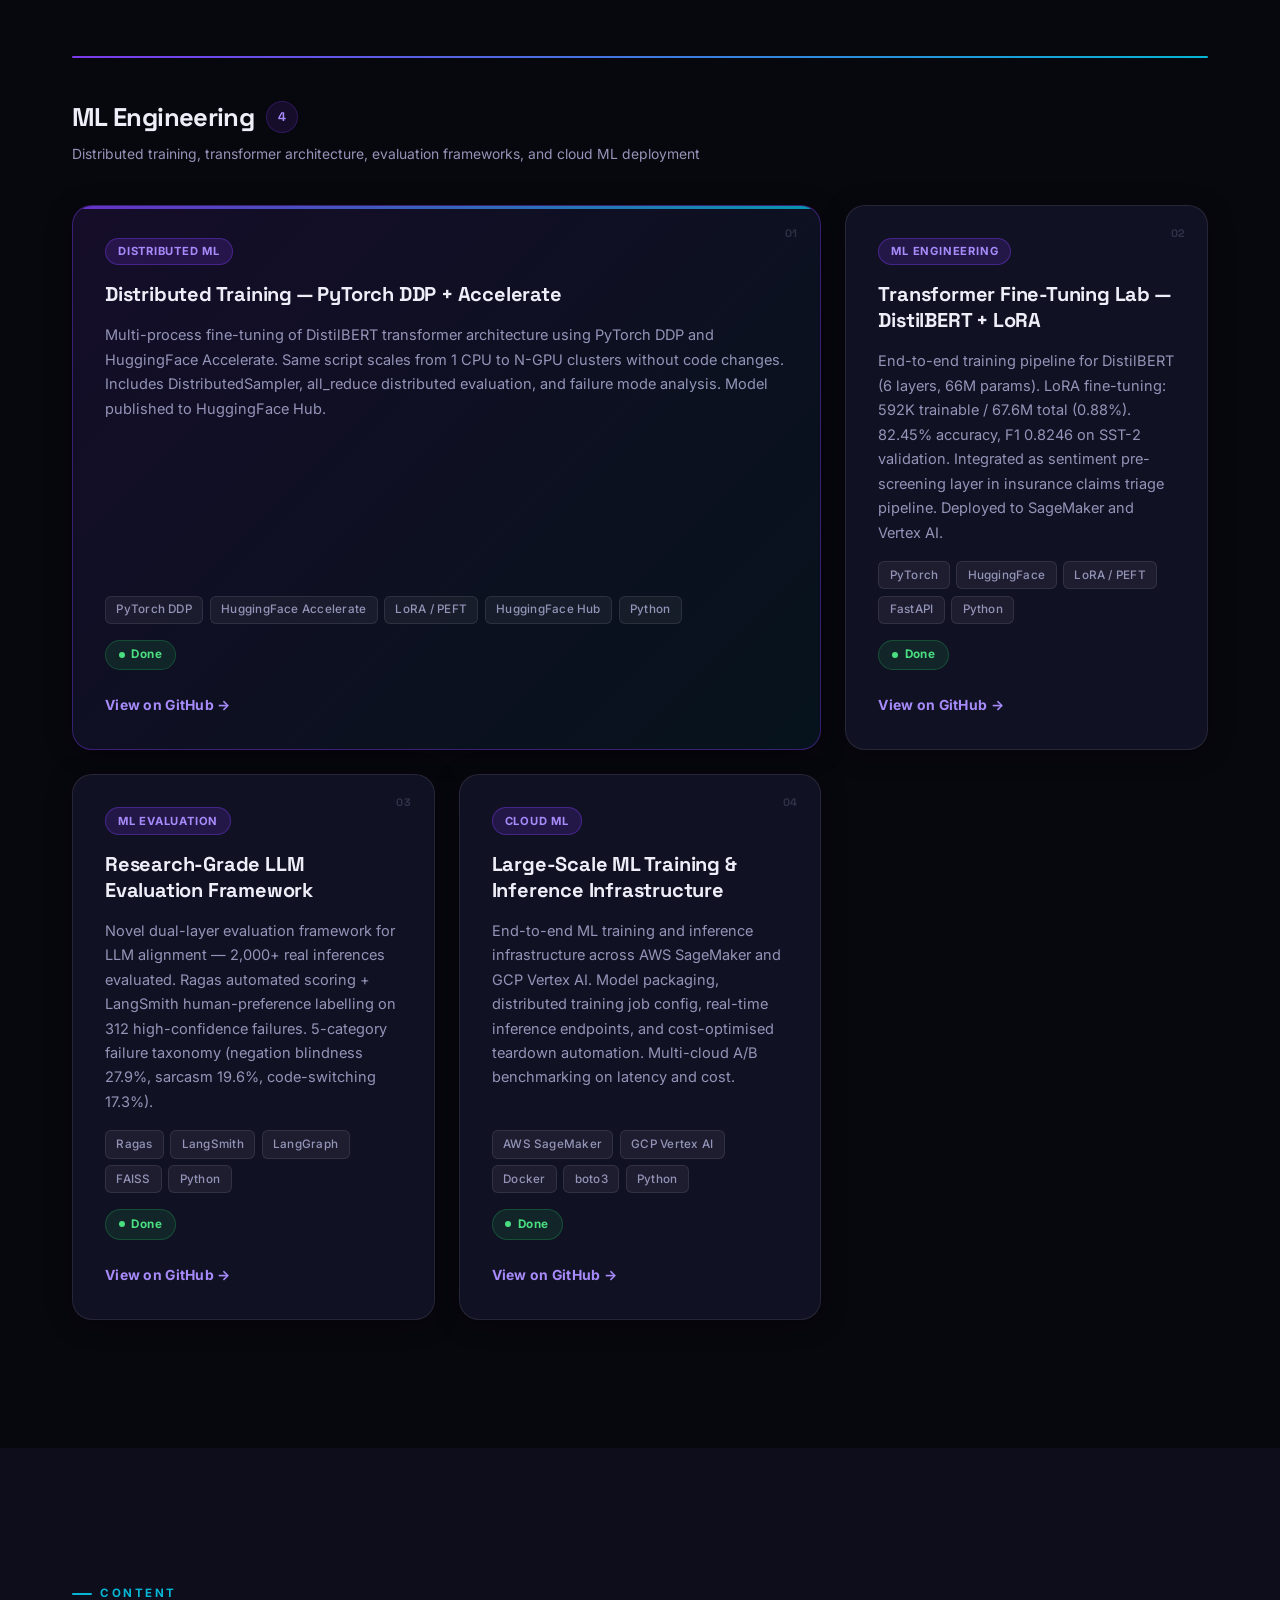
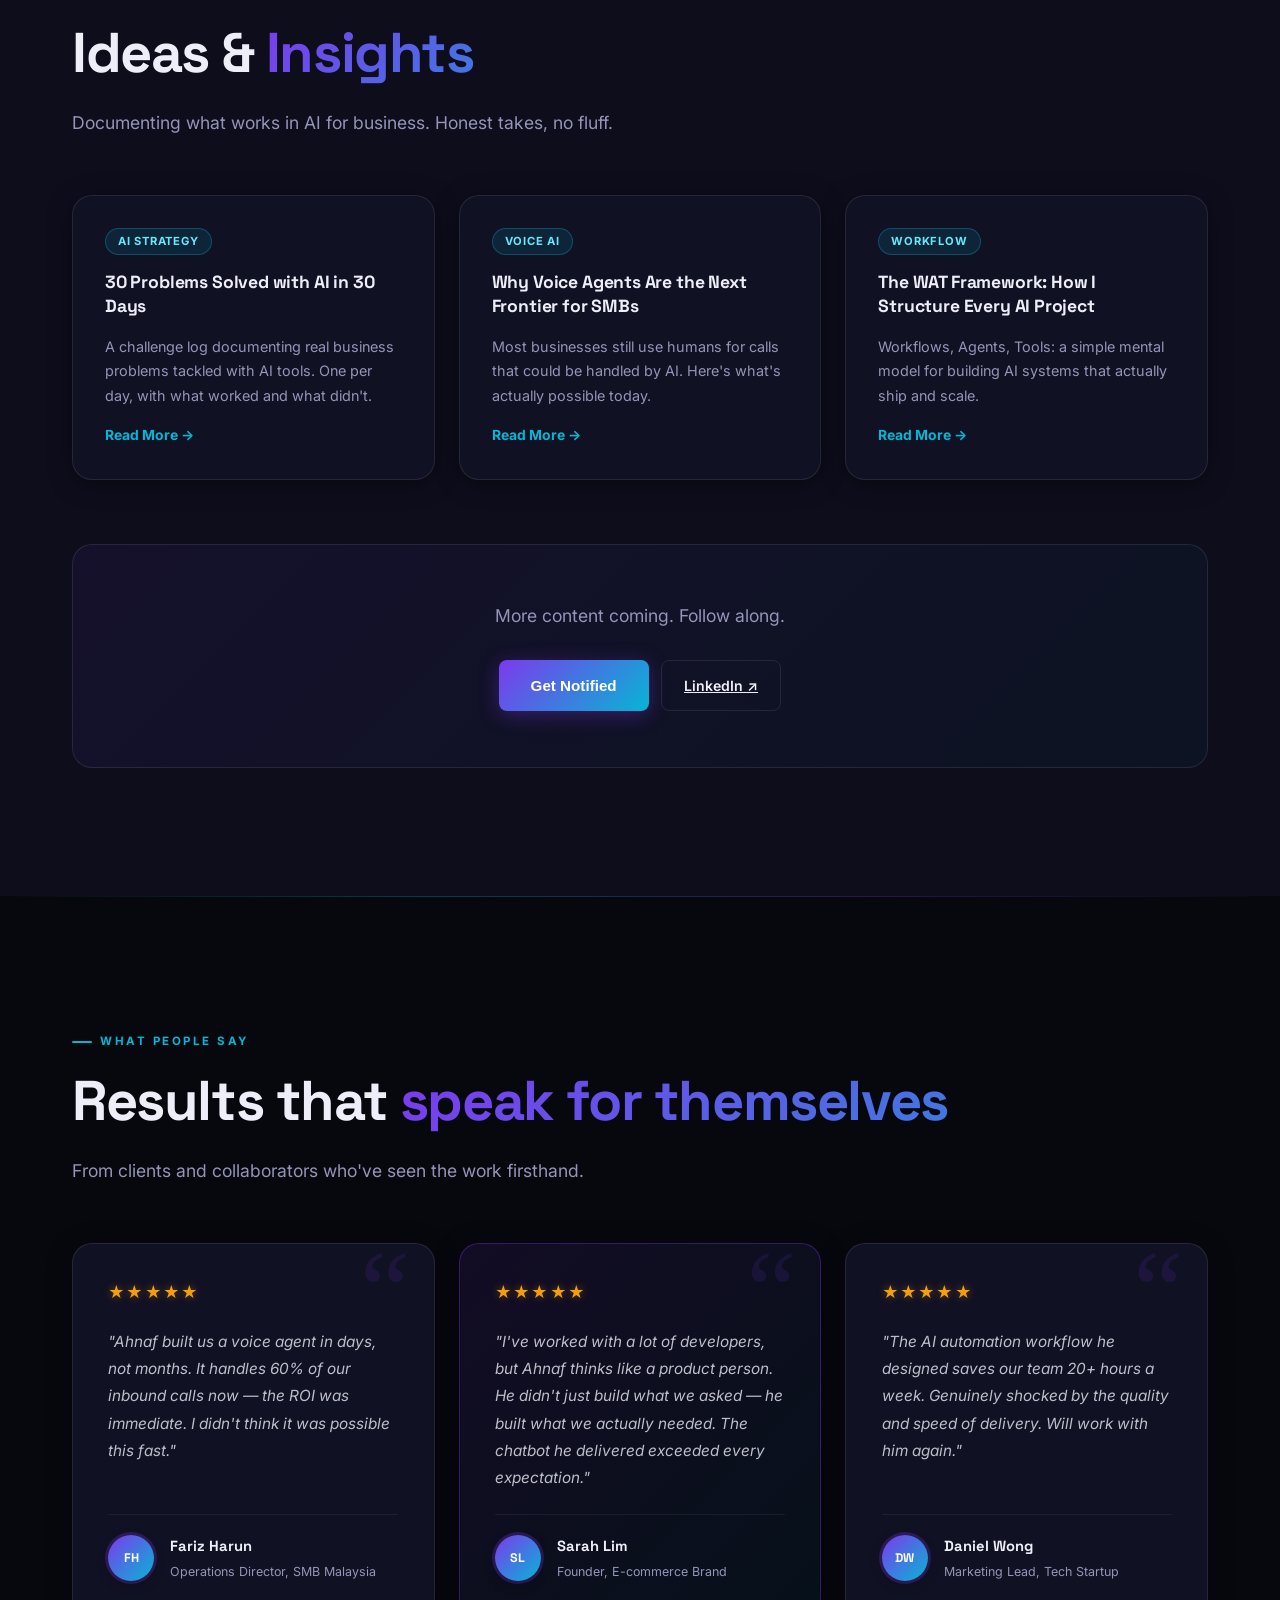
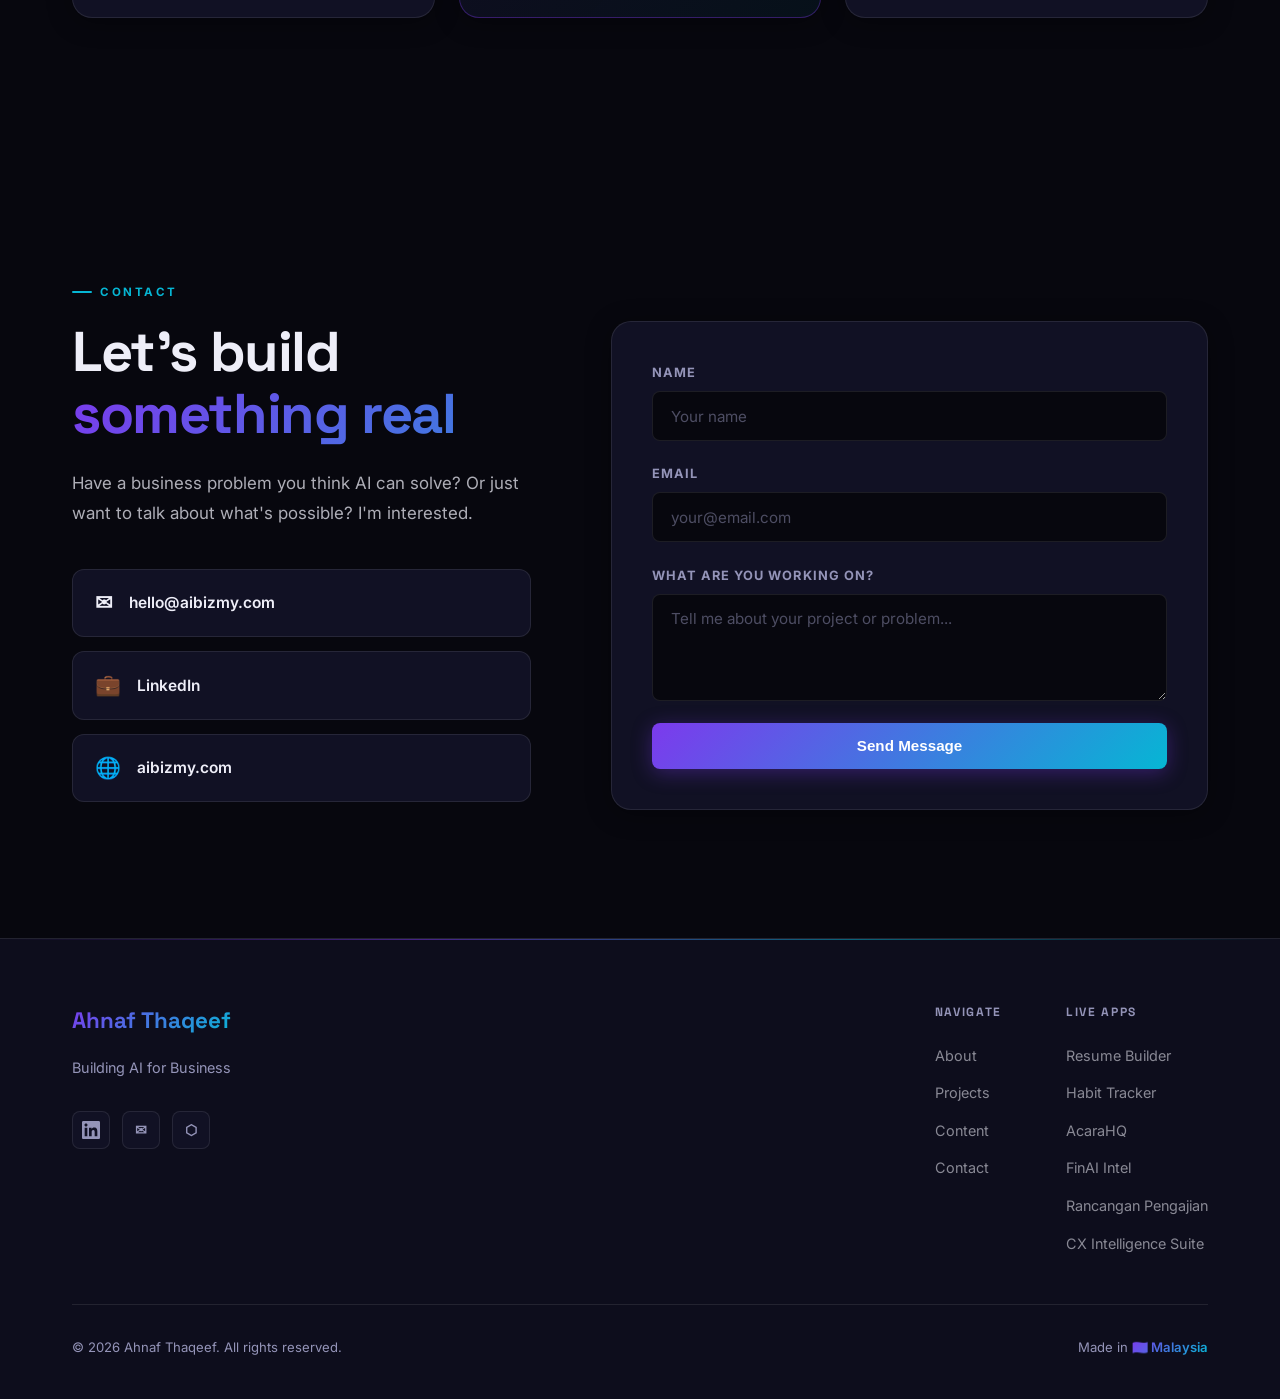
==== commit 0a0a9022: "feat: update ML Engineering section — distributed training, new credentials, research-grade framing " ====
--- a/index.html
+++ b/index.html
@@ -121,14 +121,16 @@
           <p data-i18n="about-p2">From voice agents that handle customer calls to tools that write content, generate resumes, and automate workflows — I build end-to-end AI products with a focus on real-world outcomes.</p>
           <p data-i18n="about-p3">I work at the intersection of product thinking and technical execution. If there's a problem worth solving, I'll figure out the right AI approach for it.</p>
           <div class="tech-stack">
+            <span class="tag">PyTorch + Distributed Training (DDP)</span>
+            <span class="tag">Transformer Architecture (LoRA / PEFT)</span>
+            <span class="tag">HuggingFace Transformers + Hub</span>
+            <span class="tag">LLM Evaluation &amp; Alignment</span>
+            <span class="tag">AWS SageMaker + GCP Vertex AI</span>
             <span class="tag">n8n Automation</span>
             <span class="tag">RAG / Vector DB</span>
-            <span class="tag">Multi-LLM (Claude, Groq, OpenAI)</span>
+            <span class="tag">Multi-LLM (Claude, OpenAI)</span>
             <span class="tag">Next.js + TypeScript</span>
             <span class="tag">Python</span>
-            <span class="tag">AWS Bedrock</span>
-            <span class="tag">Supabase</span>
-            <span class="tag">Prompt Engineering</span>
           </div>
         </div>
         <div class="about-right">
@@ -340,16 +342,27 @@
         <div class="cat-header">
           <div class="cat-title-row">
             <h3 class="cat-name" data-i18n="filter-ml">ML Engineering</h3>
-            <span class="cat-count" data-count="3">3</span>
+            <span class="cat-count" data-count="4">4</span>
           </div>
           <p class="cat-desc" data-i18n="cat-ml-desc">Model fine-tuning, evaluation frameworks, and cloud ML deployment</p>
         </div>
         <div class="projects-grid">
 
           <div class="project-card featured">
+            <div class="project-tag" data-i18n="p15-tag">Distributed ML</div>
+            <h3 data-i18n="p15-title">Distributed Training — PyTorch DDP + Accelerate</h3>
+            <p data-i18n="p15-desc">Multi-process fine-tuning of DistilBERT transformer architecture using PyTorch DDP and HuggingFace Accelerate — identical script scales from 1 CPU to N-GPU clusters. Includes DistributedSampler, all_reduce distributed evaluation, and failure mode analysis. Model published to HuggingFace Hub with full model card.</p>
+            <div class="project-tech">
+              <span>PyTorch DDP</span><span>HuggingFace Accelerate</span><span>LoRA / PEFT</span><span>HuggingFace Hub</span><span>Python</span>
+            </div>
+            <div class="project-status done" data-i18n="p15-status">Done</div>
+            <a href="https://github.com/ahnafthaqeef/distributed-training-demo" target="_blank" rel="noopener" class="project-link">View on GitHub →</a>
+          </div>
+
+          <div class="project-card">
             <div class="project-tag" data-i18n="p12-tag">ML Engineering</div>
-            <h3 data-i18n="p12-title">DistilBERT Fine-Tune Lab</h3>
-            <p data-i18n="p12-desc">Fine-tuned distilbert-base-uncased on SST-2 using PyTorch + HuggingFace Trainer API with LoRA (PEFT) — 82%+ validation accuracy. Integrated as a sentiment pre-screening layer in the insurance claims triage pipeline. Deployed to AWS SageMaker and GCP Vertex AI.</p>
+            <h3 data-i18n="p12-title">Transformer Fine-Tuning Lab — DistilBERT + LoRA</h3>
+            <p data-i18n="p12-desc">End-to-end training pipeline for a DistilBERT transformer architecture (6 layers, 66M params). LoRA fine-tuning: 592K trainable / 67.6M total (0.88%). 82.45% accuracy, F1 0.8246 on SST-2 validation. Integrated as sentiment pre-screening layer in insurance claims triage pipeline.</p>
             <div class="project-tech">
               <span>PyTorch</span><span>HuggingFace</span><span>LoRA / PEFT</span><span>FastAPI</span><span>Python</span>
             </div>
@@ -359,8 +372,8 @@
 
           <div class="project-card">
             <div class="project-tag" data-i18n="p13-tag">ML Evaluation</div>
-            <h3 data-i18n="p13-title">Dual-Layer Eval Framework</h3>
-            <p data-i18n="p13-desc">Production evaluation framework: Ragas RAG quality scoring (faithfulness, answer relevancy, context precision) on a FAISS RAG pipeline + LangGraph claims-triage eval harness with 20-record golden dataset, routing accuracy gate, CRITICAL recall metric, and LangSmith experiment tracking.</p>
+            <h3 data-i18n="p13-title">Research-Grade LLM Evaluation Framework</h3>
+            <p data-i18n="p13-desc">Novel dual-layer evaluation framework for LLM alignment — 2,000+ real inferences evaluated. Ragas automated scoring + LangSmith human-preference labelling on 312 high-confidence failures. 5-category failure taxonomy (negation blindness 27.9%, sarcasm 19.6%, code-switching 17.3%) — directly informed retraining corrections.</p>
             <div class="project-tech">
               <span>Ragas</span><span>LangSmith</span><span>LangGraph</span><span>FAISS</span><span>Python</span>
             </div>
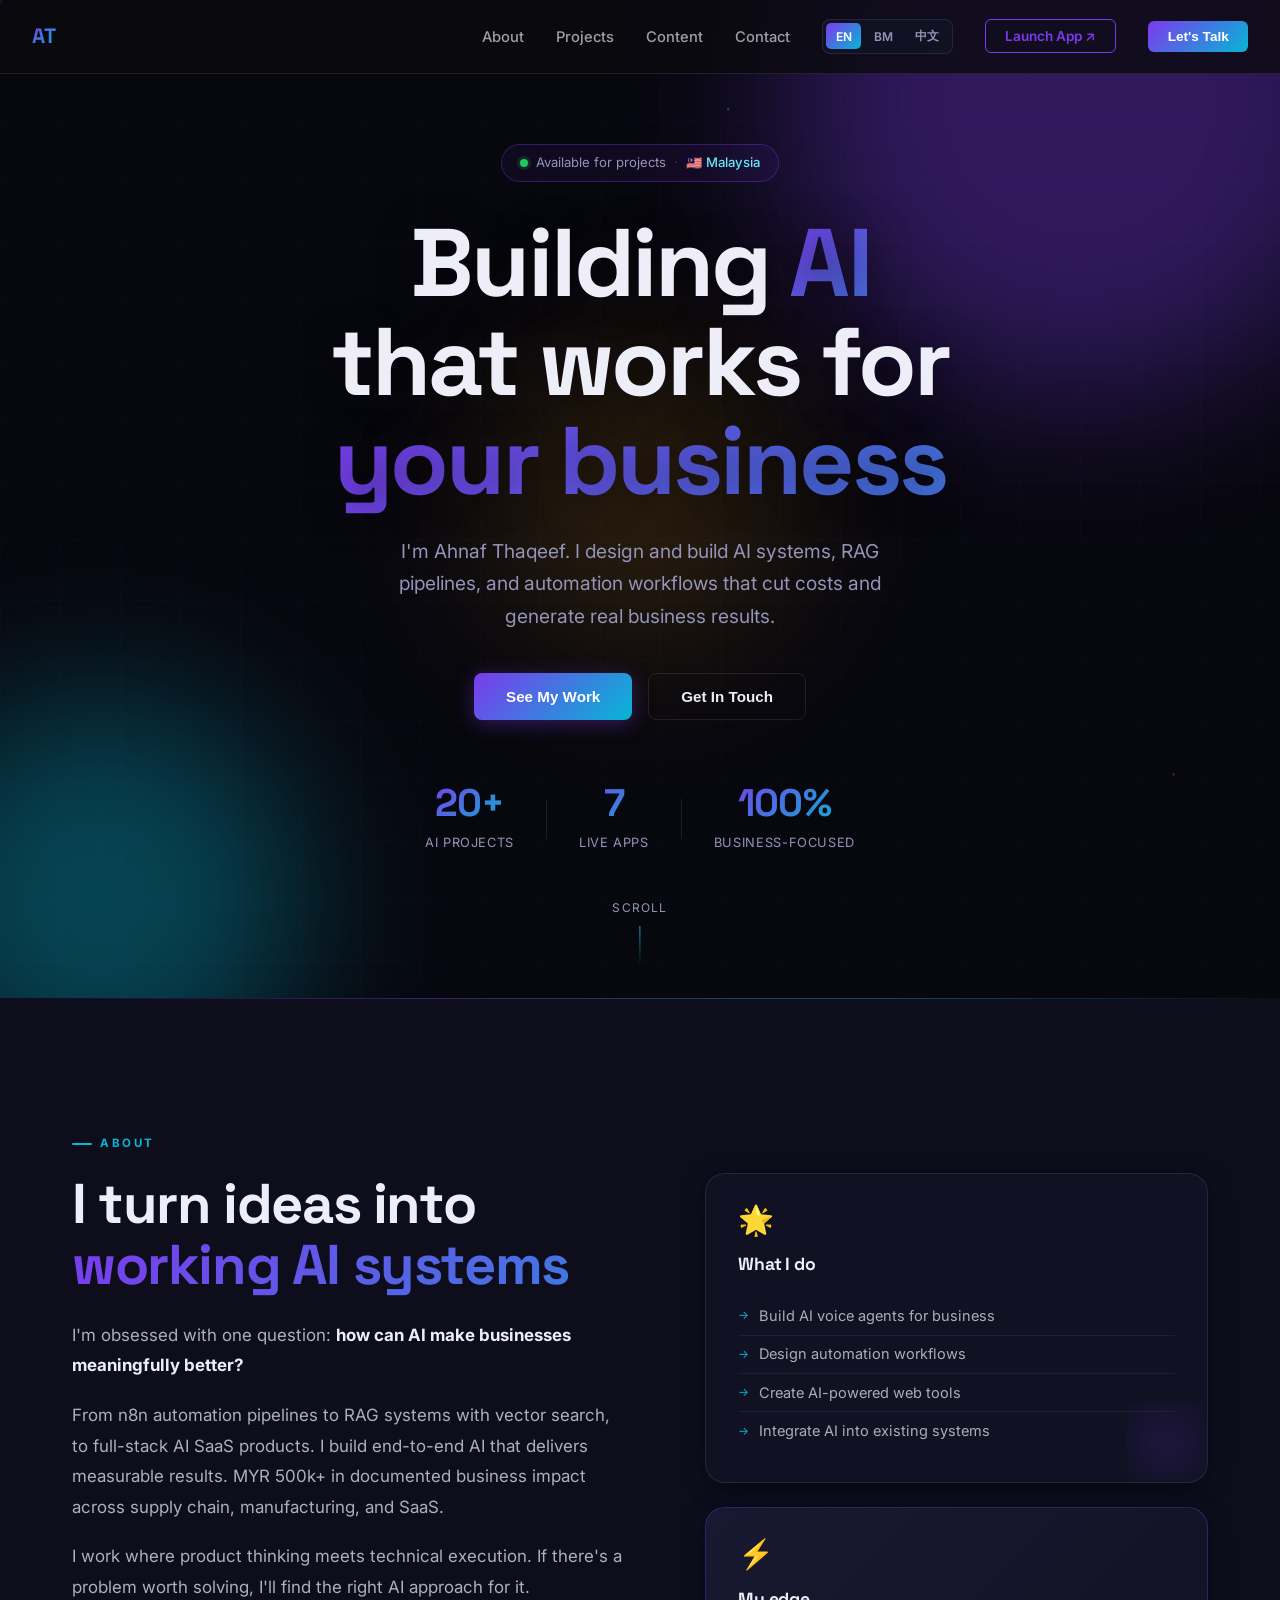
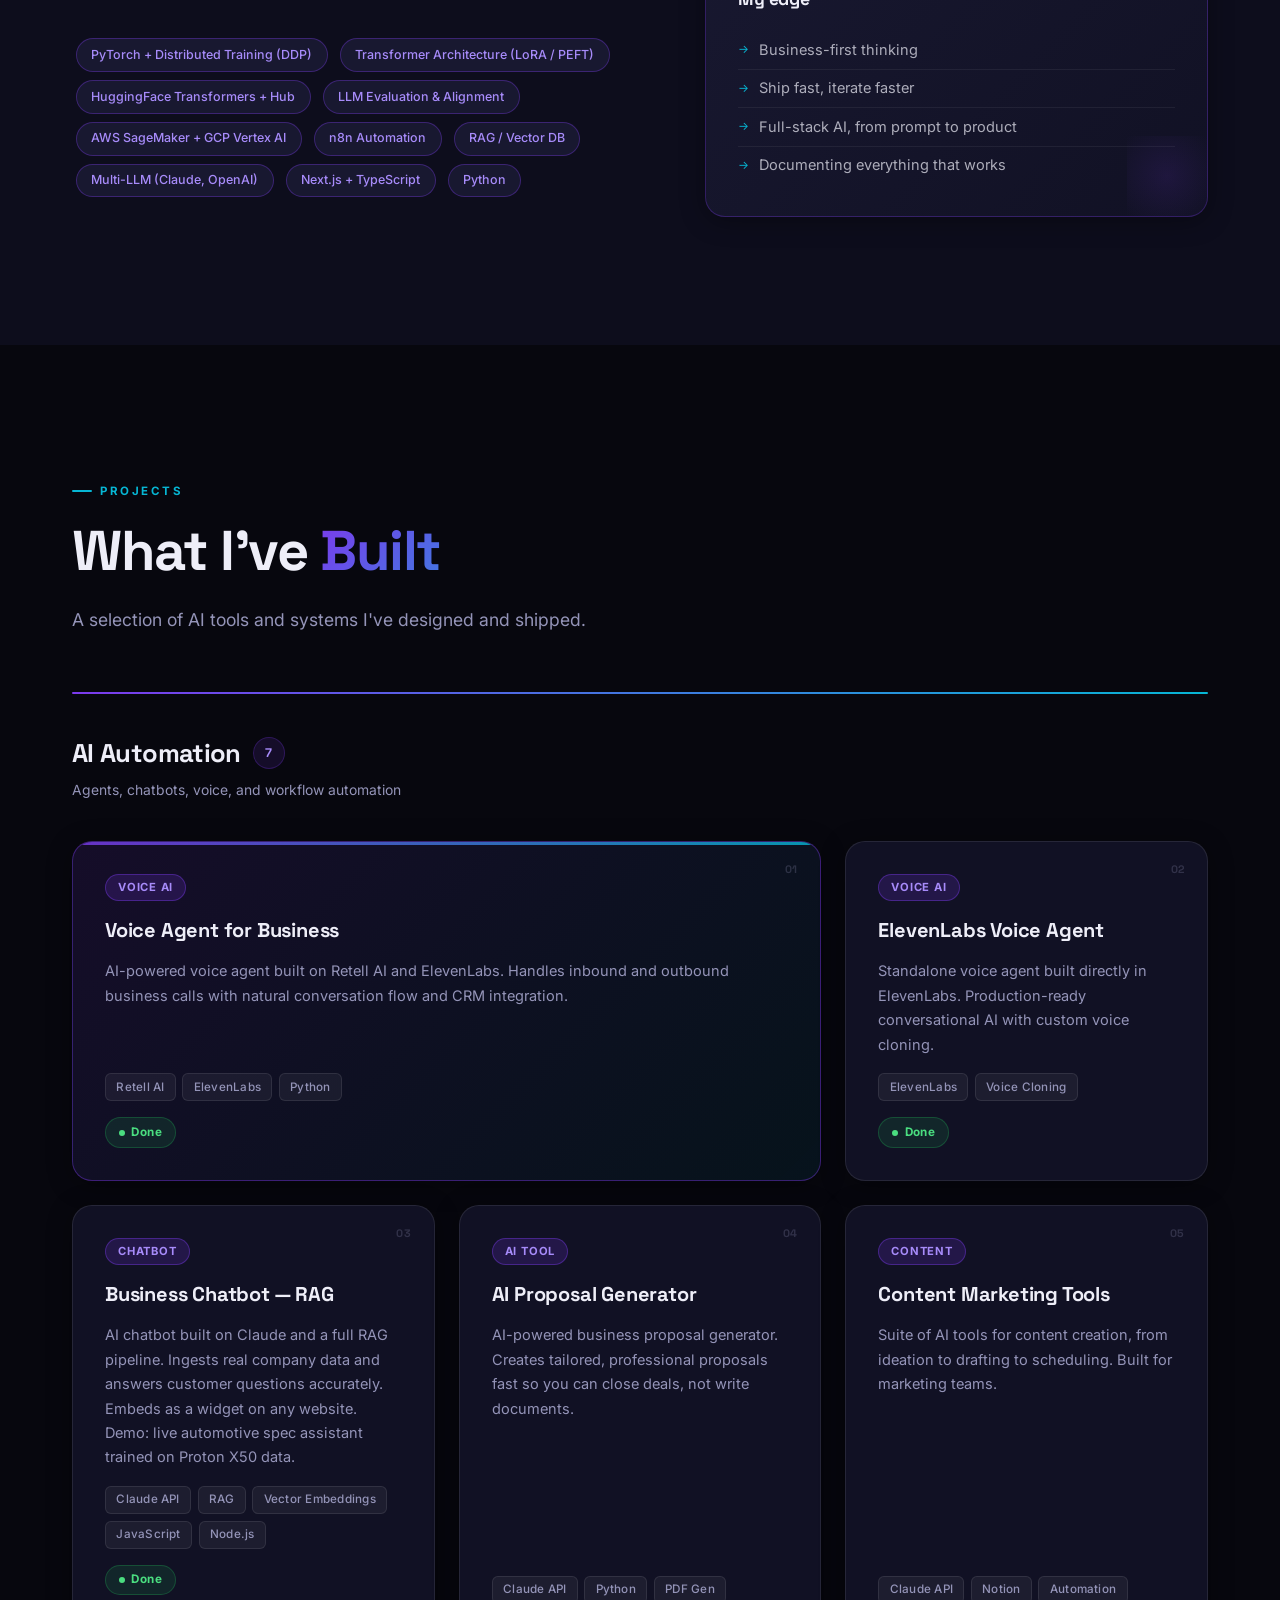
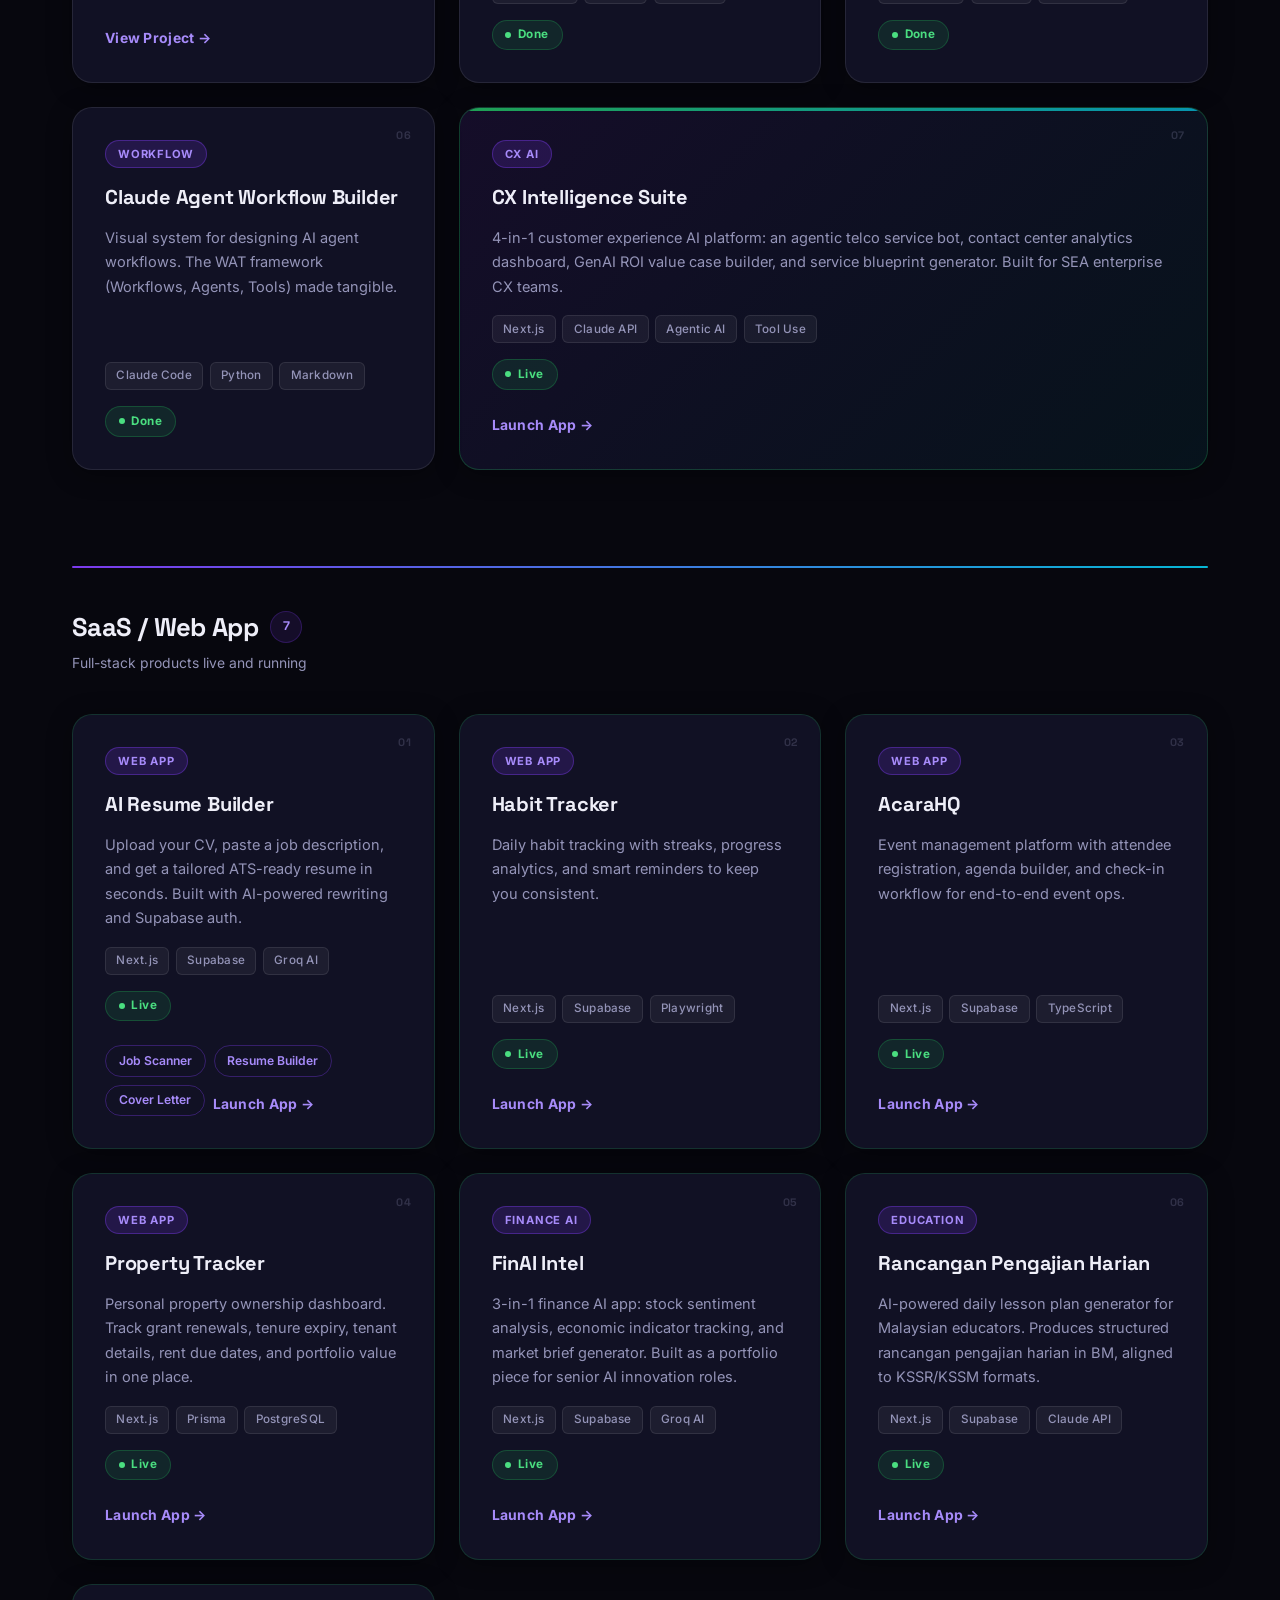
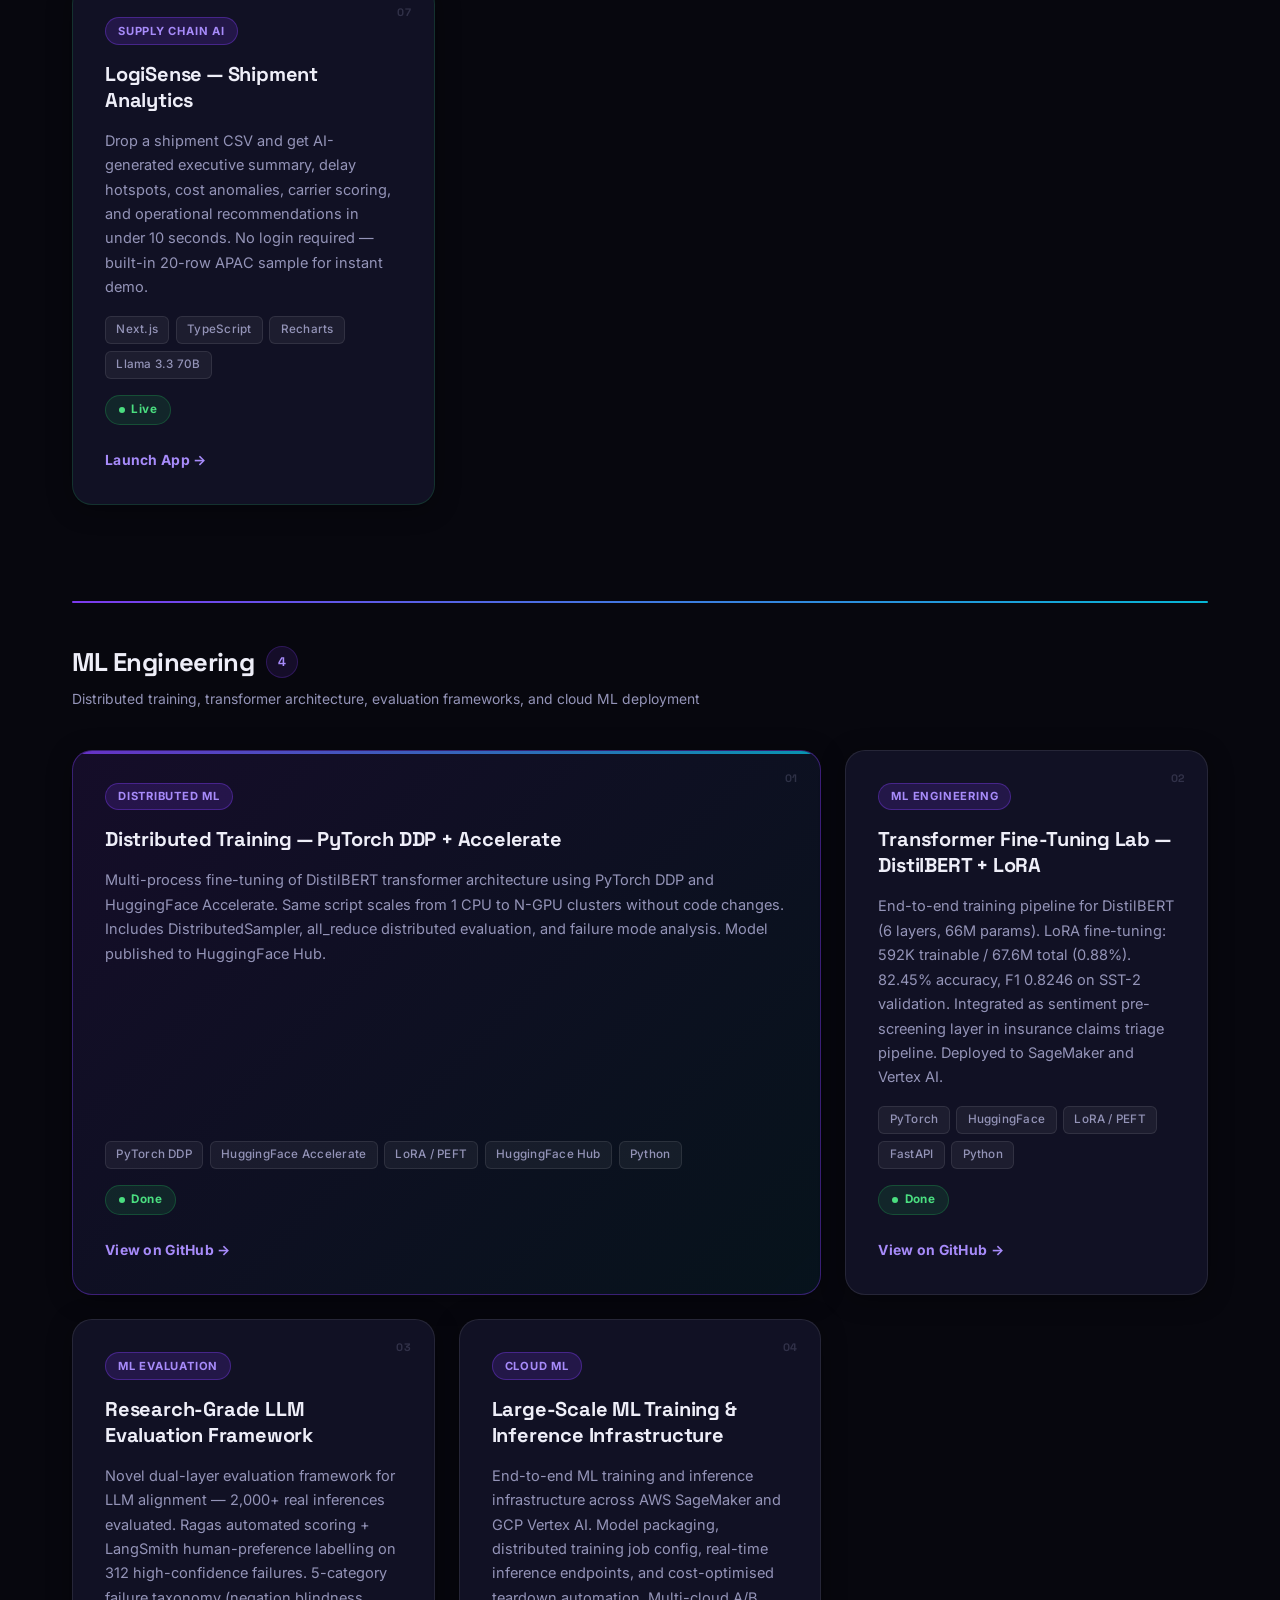
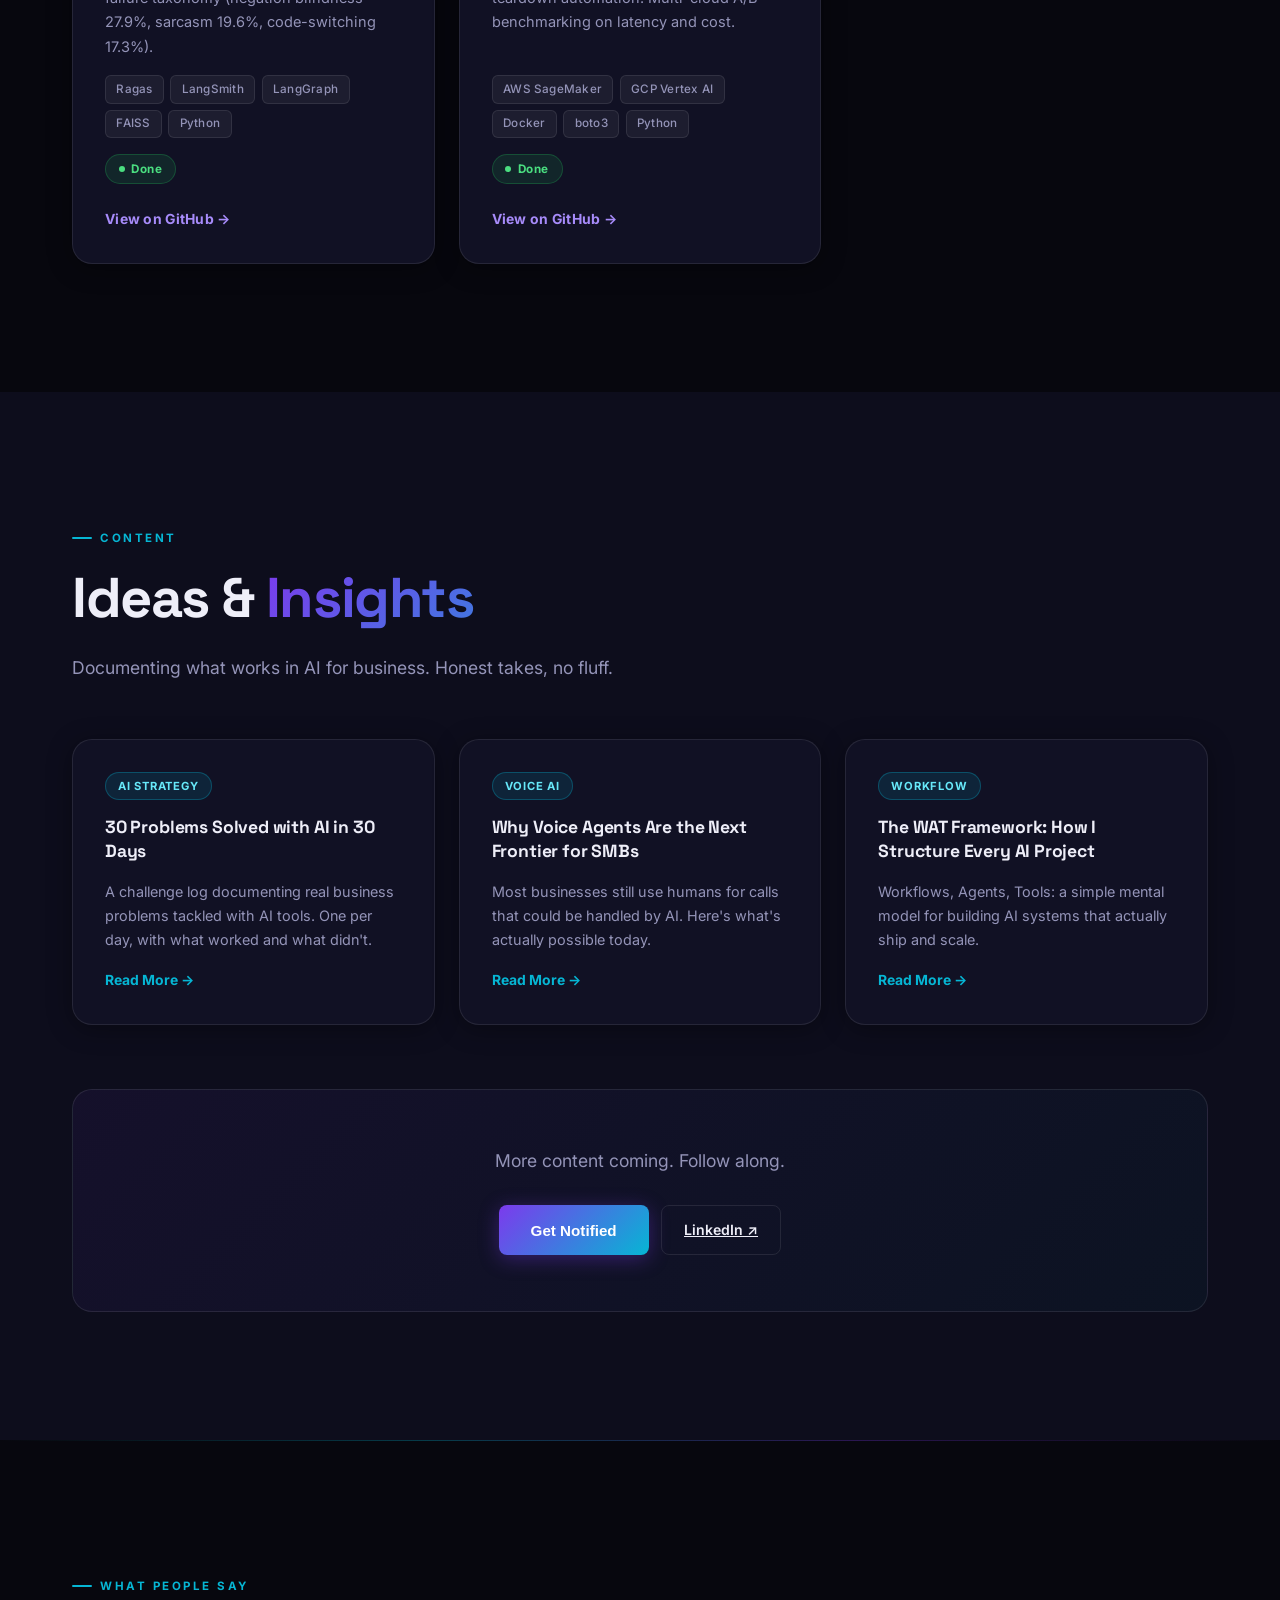
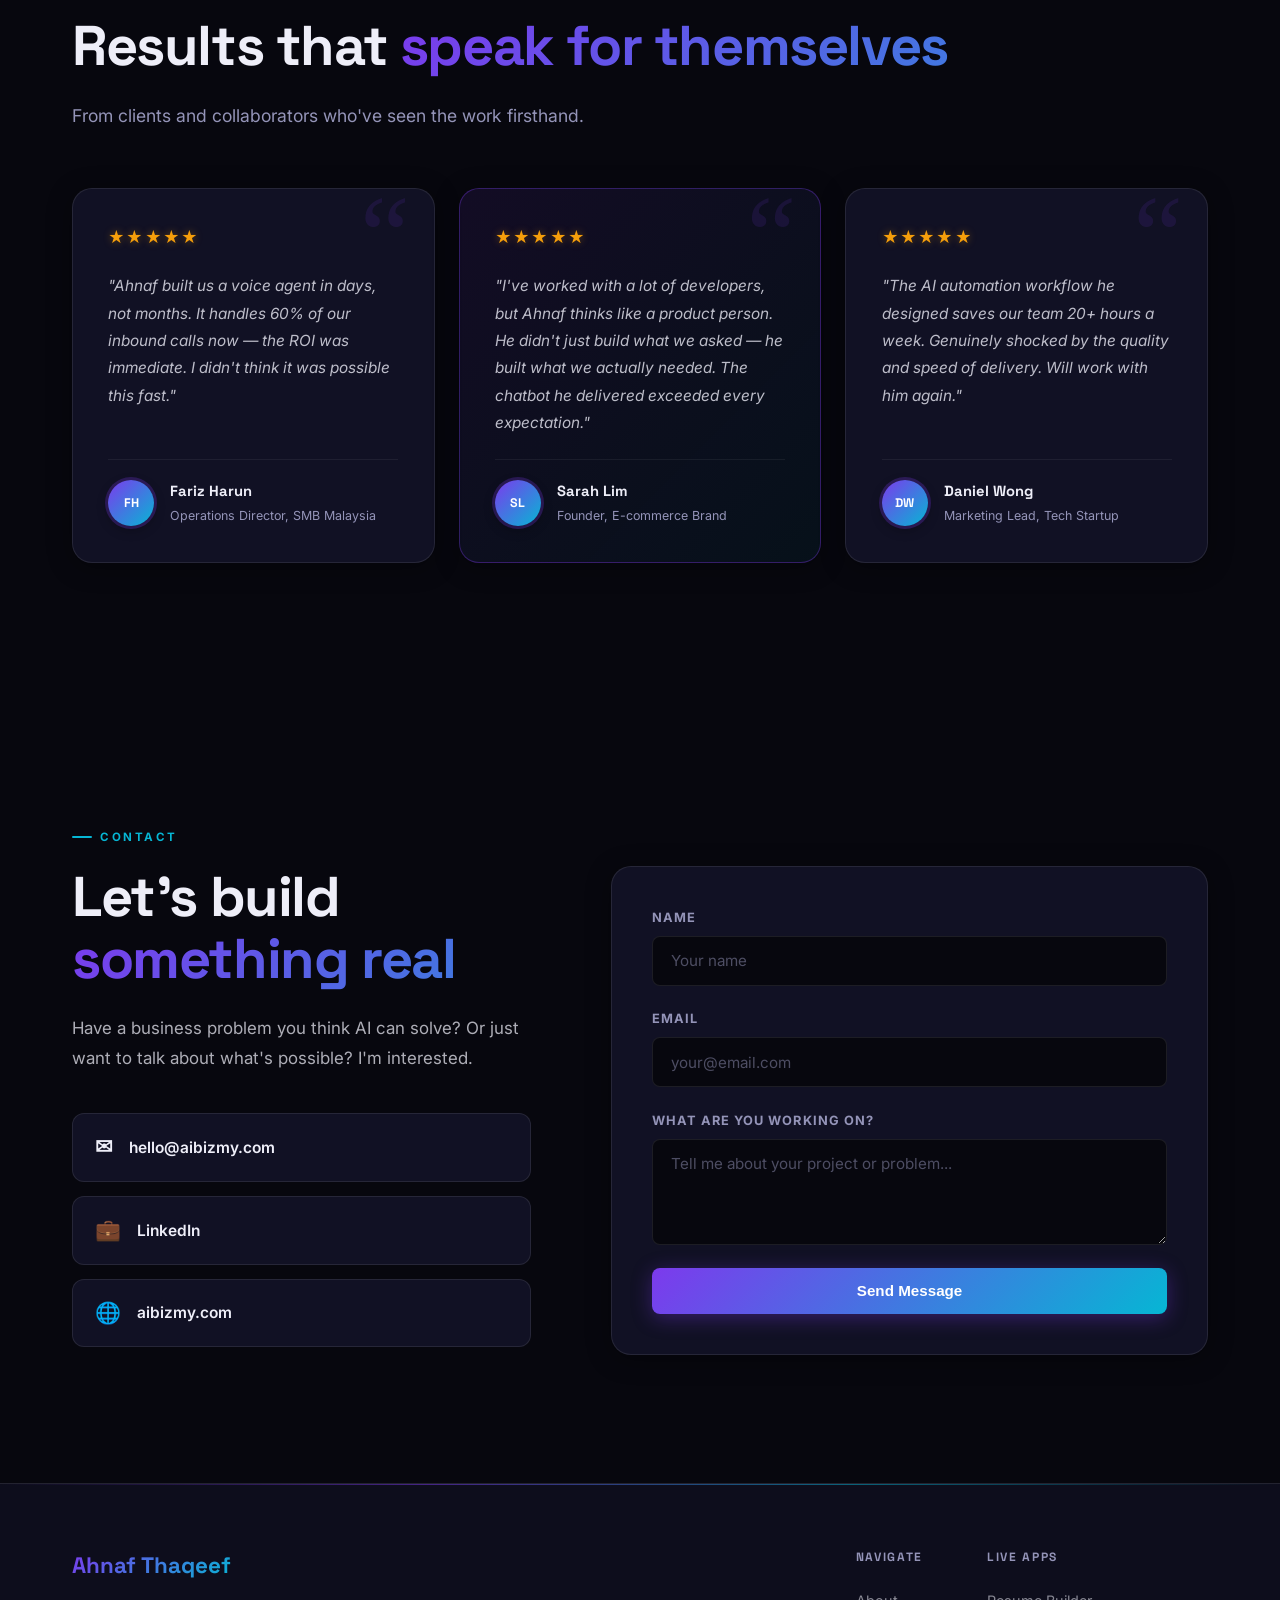
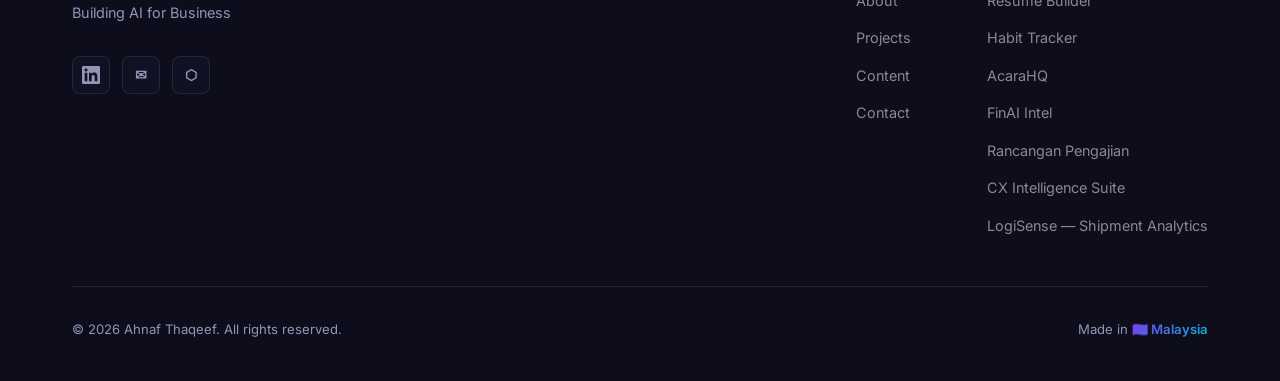
==== commit 48b443af: "feat: showcase LogiSense — add nav entry, project card, footer link LogiSense (logistics.aibizmy.com" ====
--- a/index.html
+++ b/index.html
@@ -37,6 +37,7 @@
         <li><a href="https://finai.aibizmy.com"     target="_blank" rel="noopener" role="menuitem">FinAI Intel</a></li>
         <li><a href="https://pengajian.aibizmy.com" target="_blank" rel="noopener" role="menuitem">Rancangan Pengajian</a></li>
         <li><a href="https://cx.aibizmy.com"        target="_blank" rel="noopener" role="menuitem">CX Intelligence Suite</a></li>
+        <li><a href="https://logistics.aibizmy.com" target="_blank" rel="noopener" role="menuitem">LogiSense — Shipment Analytics</a></li>
         <li><a href="https://jahit.aibizmy.com"     target="_blank" rel="noopener" role="menuitem">Kedai Jahit Manager</a></li>
       </ul>
     </div>
@@ -257,7 +258,7 @@
         <div class="cat-header">
           <div class="cat-title-row">
             <h3 class="cat-name" data-i18n="filter-saas">SaaS / Web App</h3>
-            <span class="cat-count" data-count="6">6</span>
+            <span class="cat-count" data-count="7">7</span>
           </div>
           <p class="cat-desc" data-i18n="cat-saas-desc">Full-stack products live and running</p>
         </div>
@@ -332,6 +333,17 @@
             </div>
             <div class="project-status live">Live</div>
             <a href="https://pengajian.aibizmy.com" target="_blank" rel="noopener" class="project-link">Launch App →</a>
+          </div>
+
+          <div class="project-card">
+            <div class="project-tag">Supply Chain AI</div>
+            <h3>LogiSense — Shipment Analytics</h3>
+            <p>Drop a shipment CSV and get AI-generated executive summary, delay hotspots, cost anomalies, carrier scoring, and operational recommendations in under 10 seconds. No login required — built-in 20-row APAC sample for instant demo.</p>
+            <div class="project-tech">
+              <span>Next.js</span><span>TypeScript</span><span>Recharts</span><span>Llama 3.3 70B</span>
+            </div>
+            <div class="project-status live">Live</div>
+            <a href="https://logistics.aibizmy.com" target="_blank" rel="noopener" class="project-link">Launch App →</a>
           </div>
 
         </div>
@@ -567,6 +579,7 @@
               <li><a href="https://finai.aibizmy.com" target="_blank" rel="noopener">FinAI Intel</a></li>
               <li><a href="https://pengajian.aibizmy.com" target="_blank" rel="noopener">Rancangan Pengajian</a></li>
               <li><a href="https://cx.aibizmy.com" target="_blank" rel="noopener">CX Intelligence Suite</a></li>
+              <li><a href="https://logistics.aibizmy.com" target="_blank" rel="noopener">LogiSense — Shipment Analytics</a></li>
             </ul>
           </div>
         </nav>
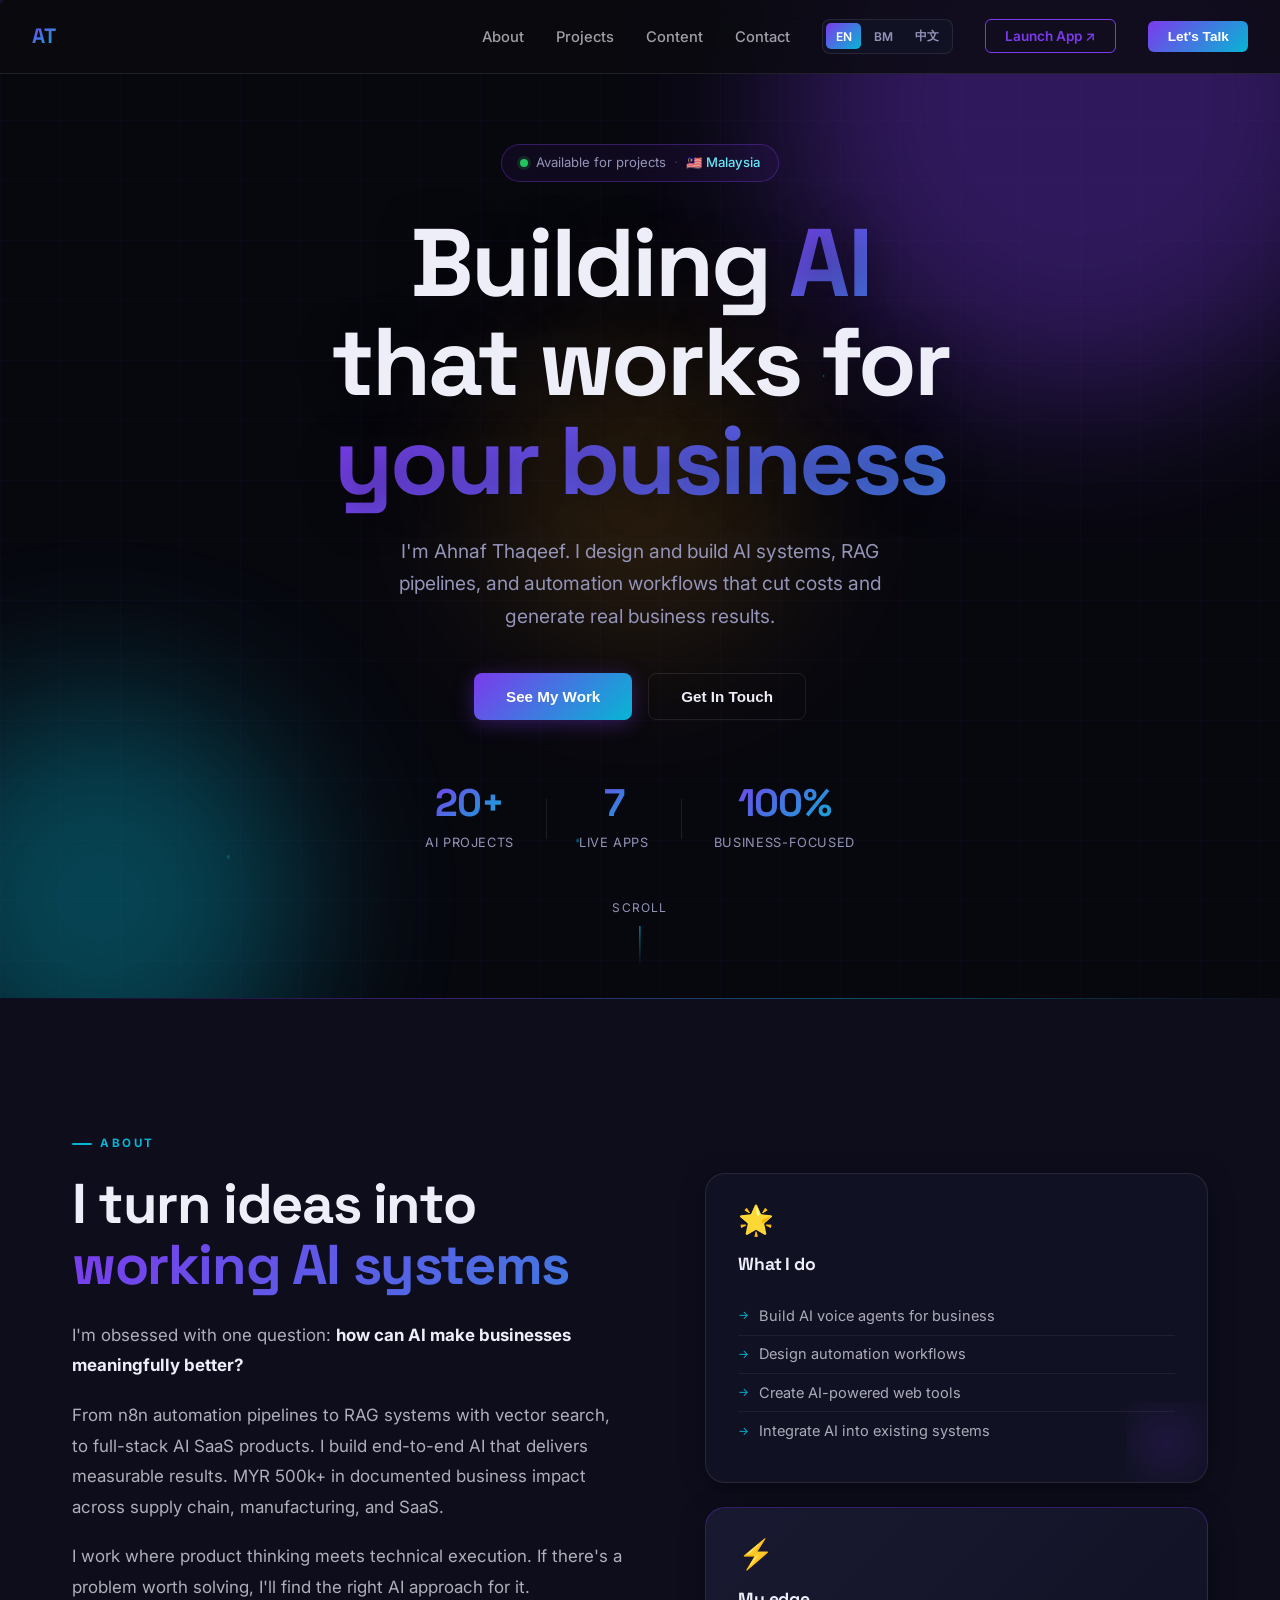
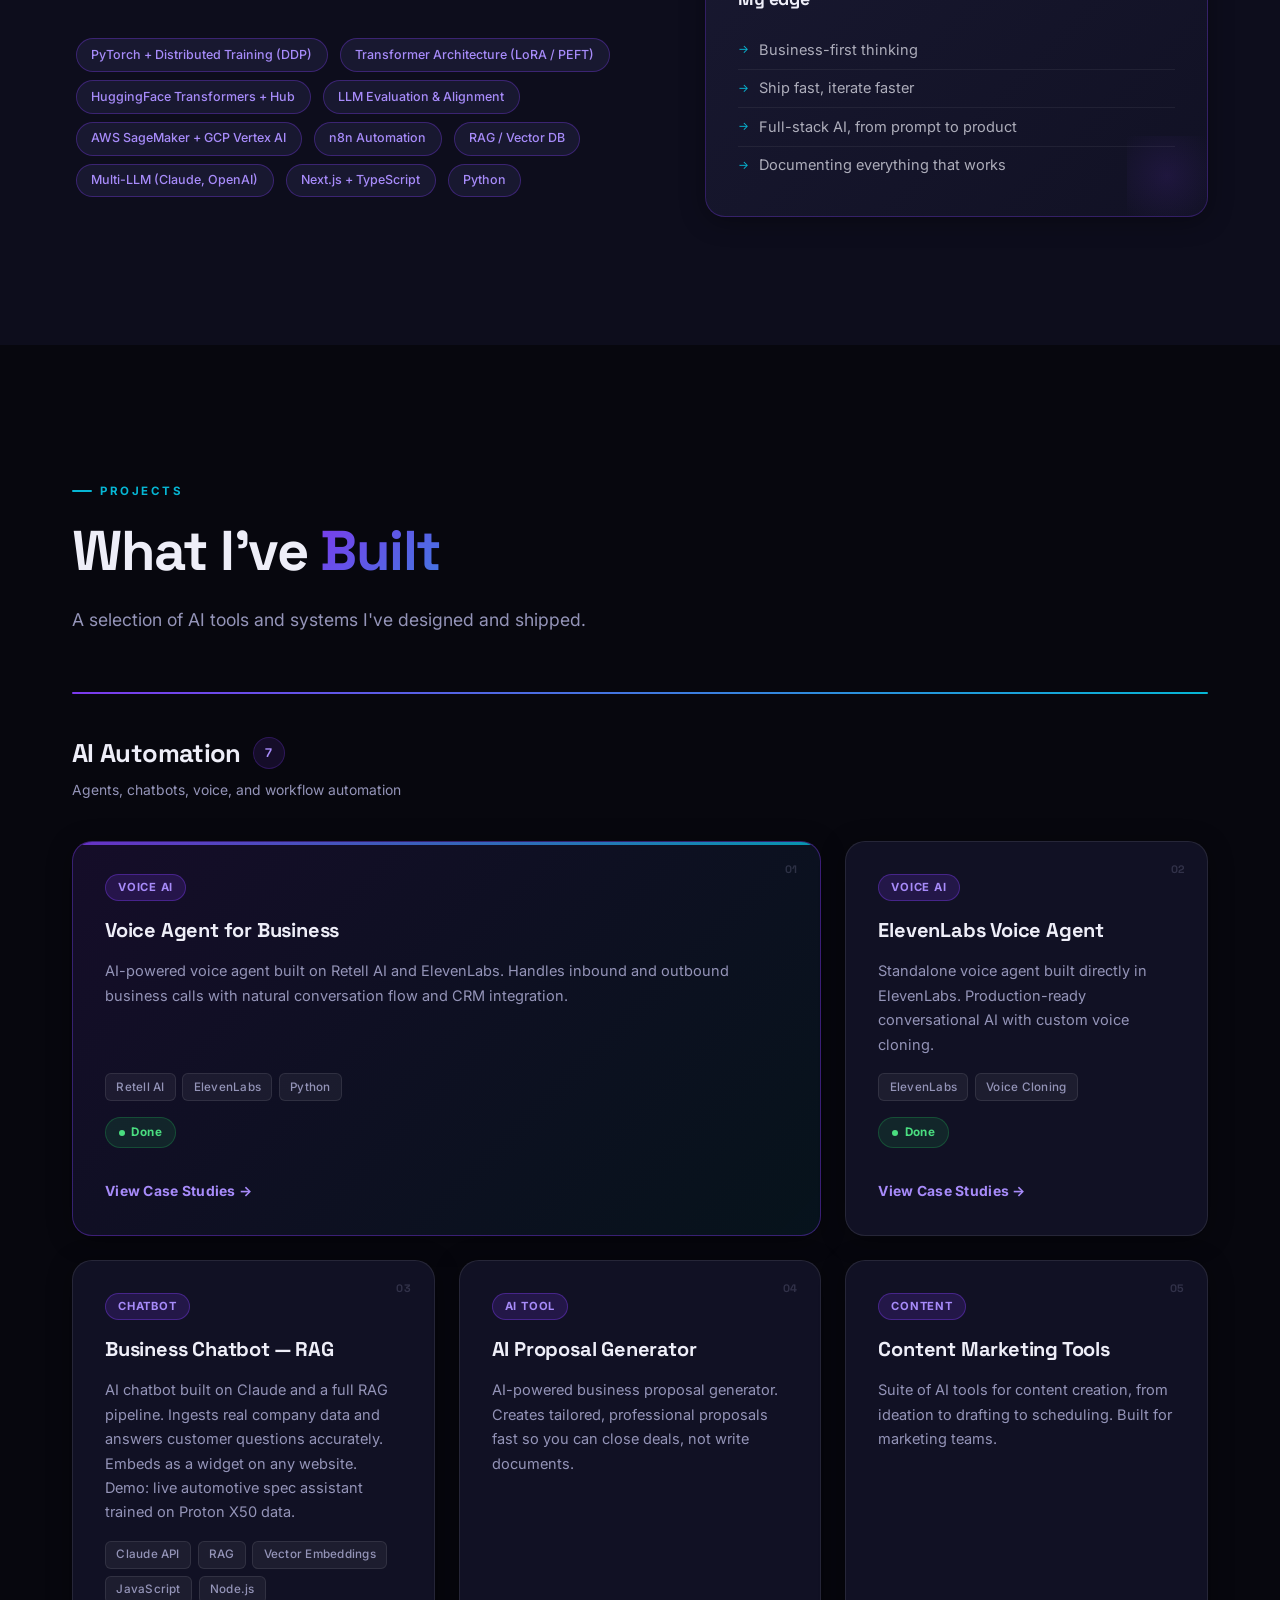
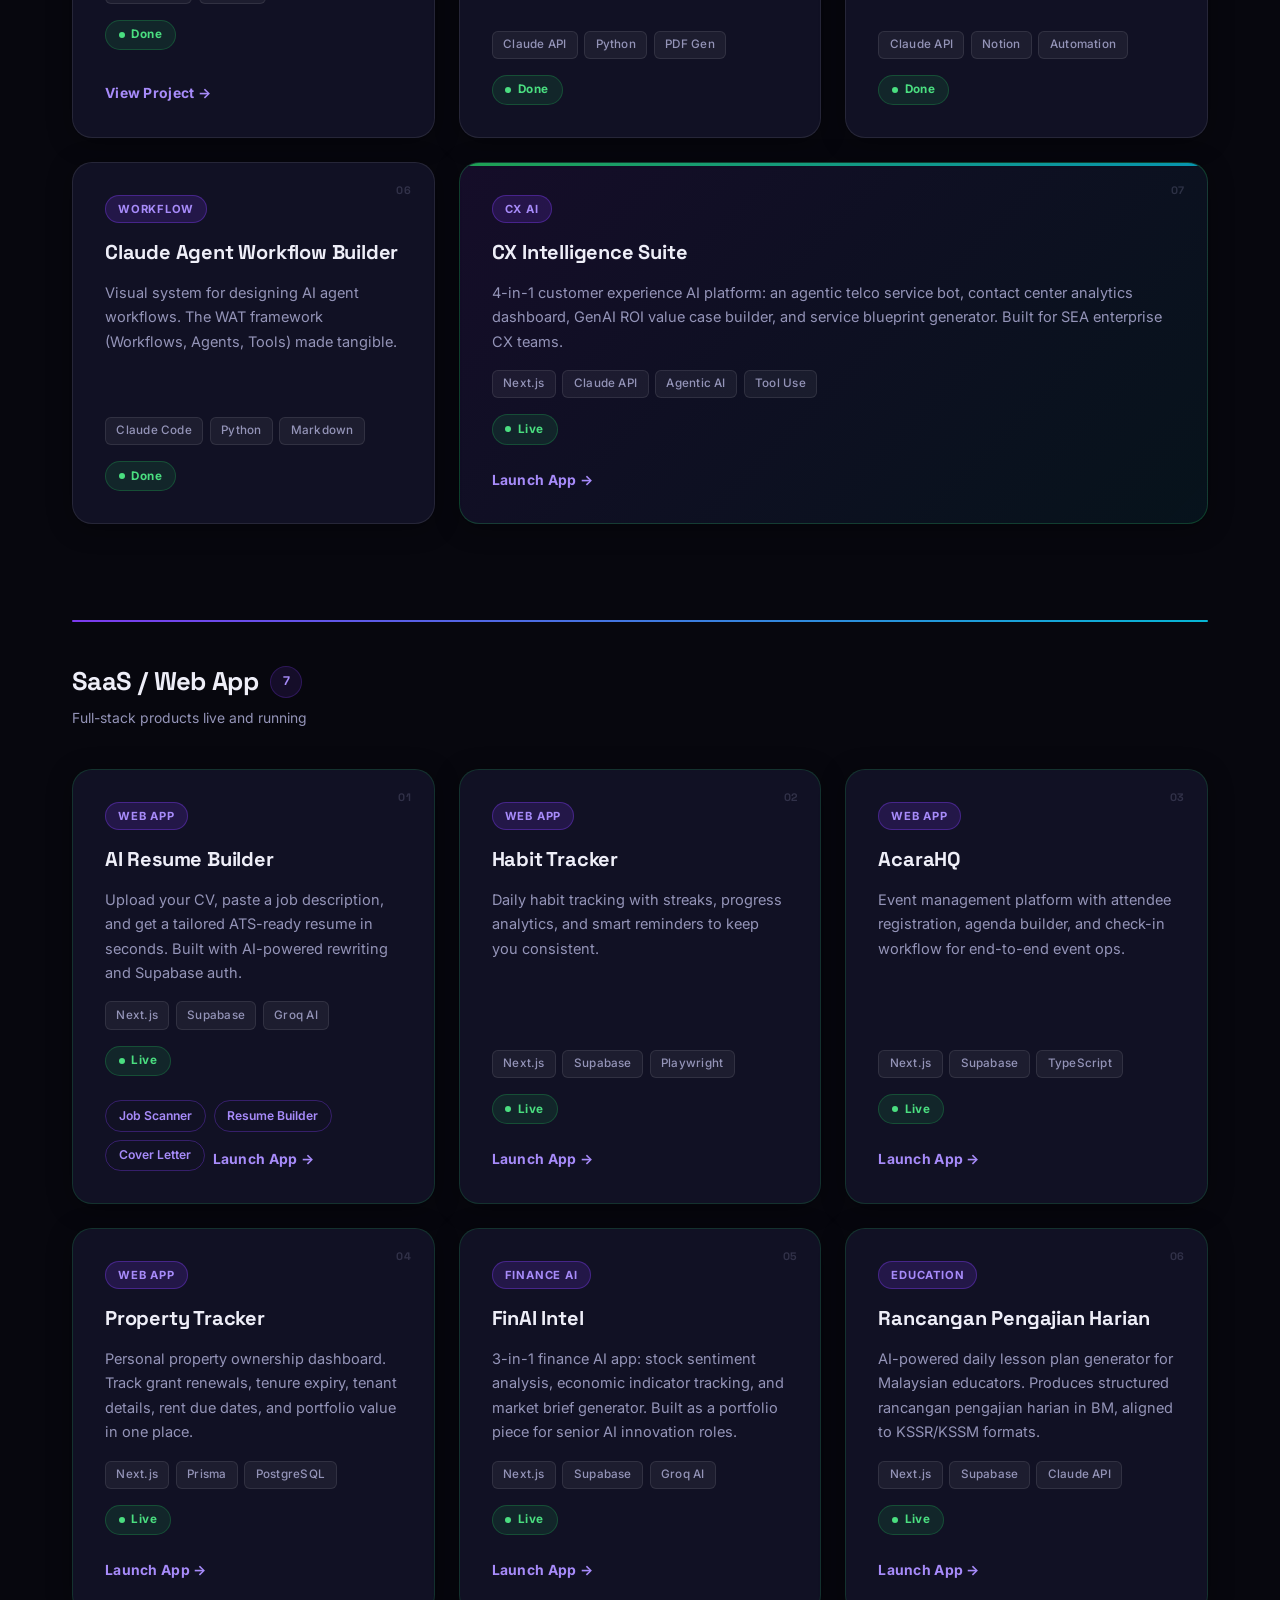
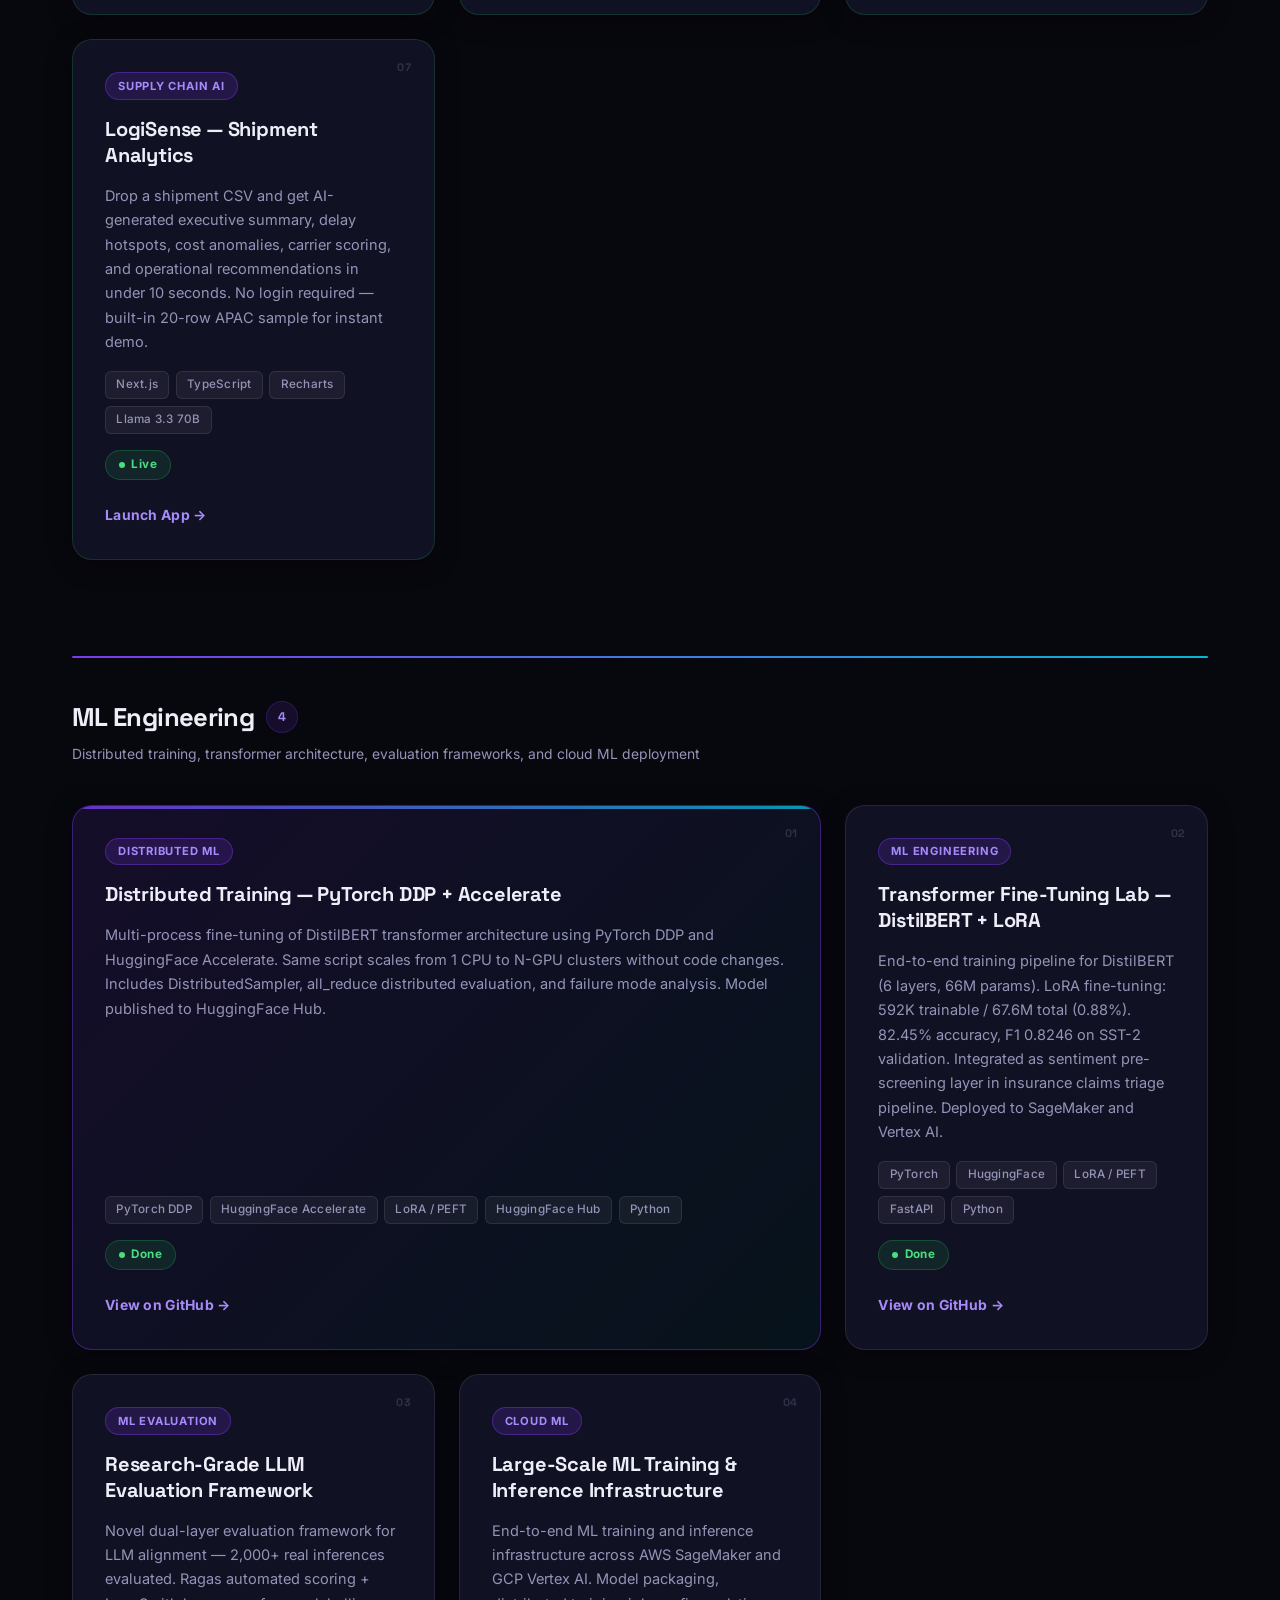
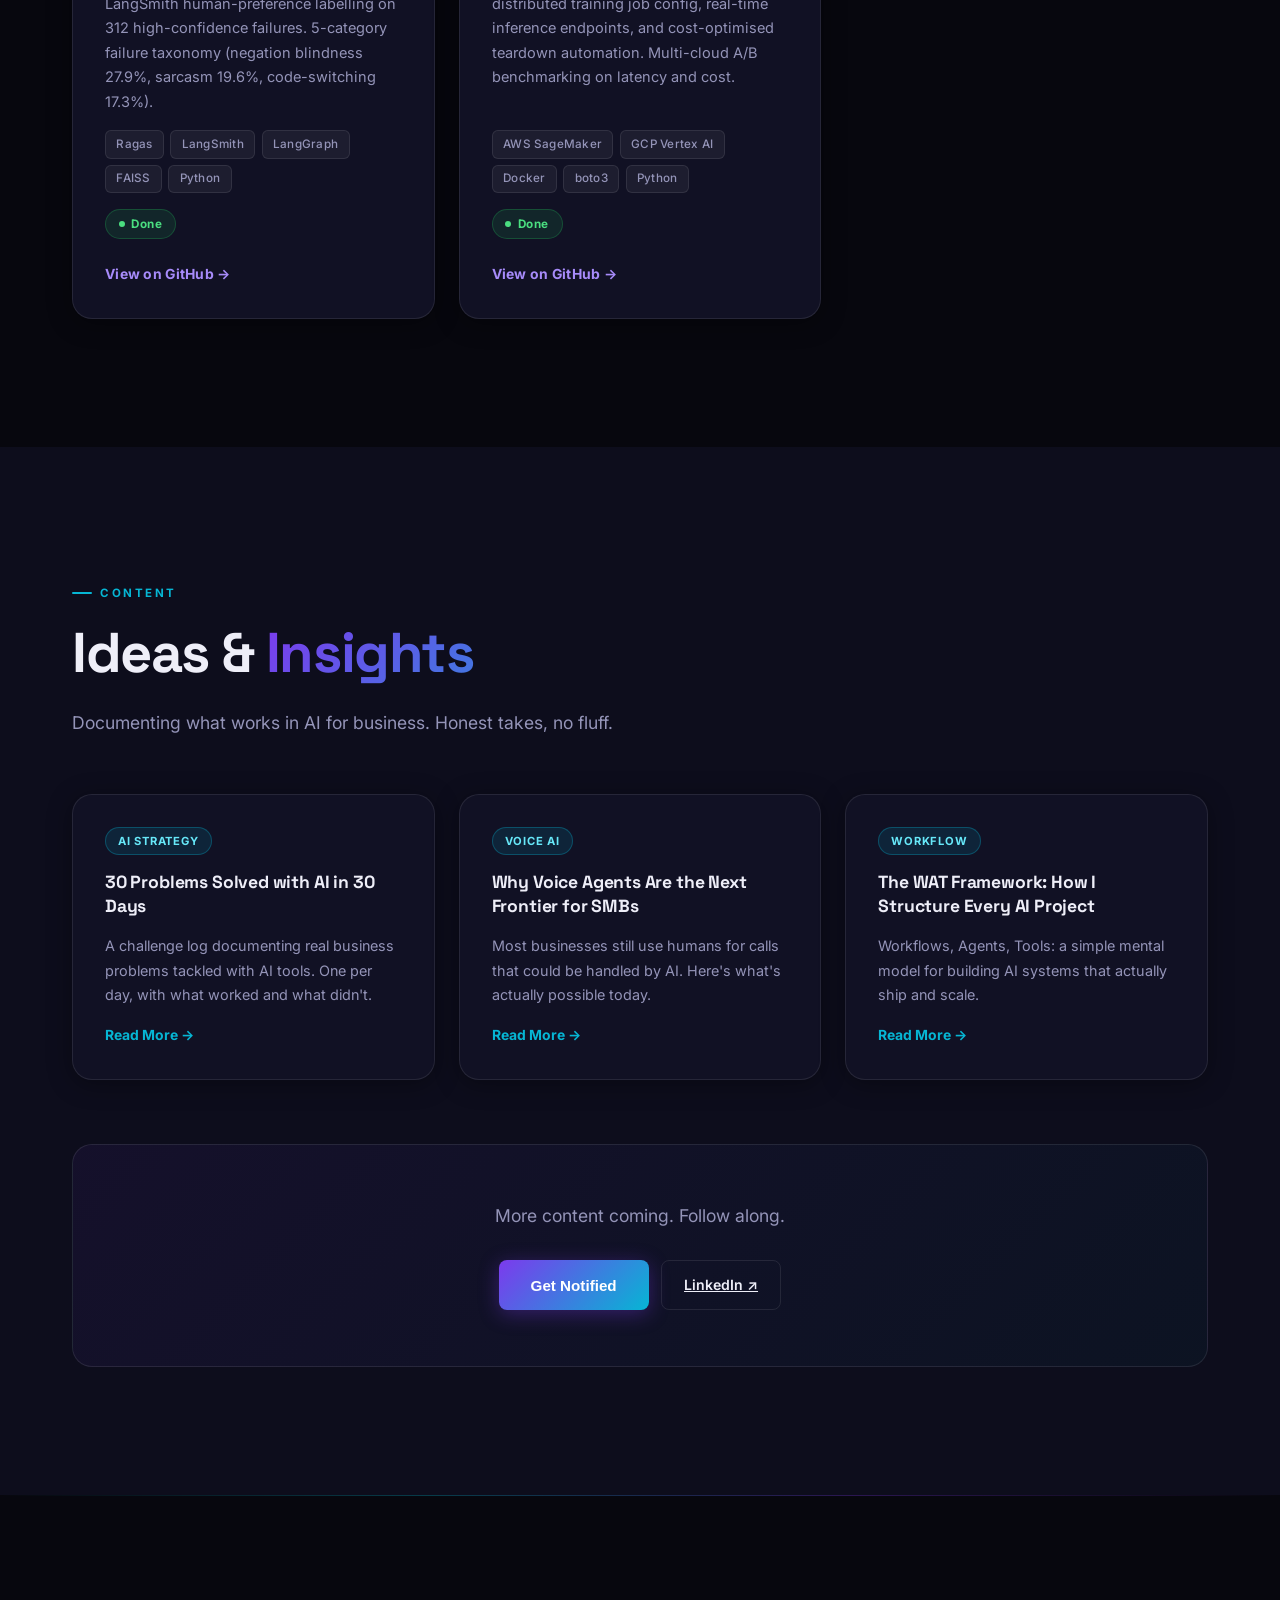
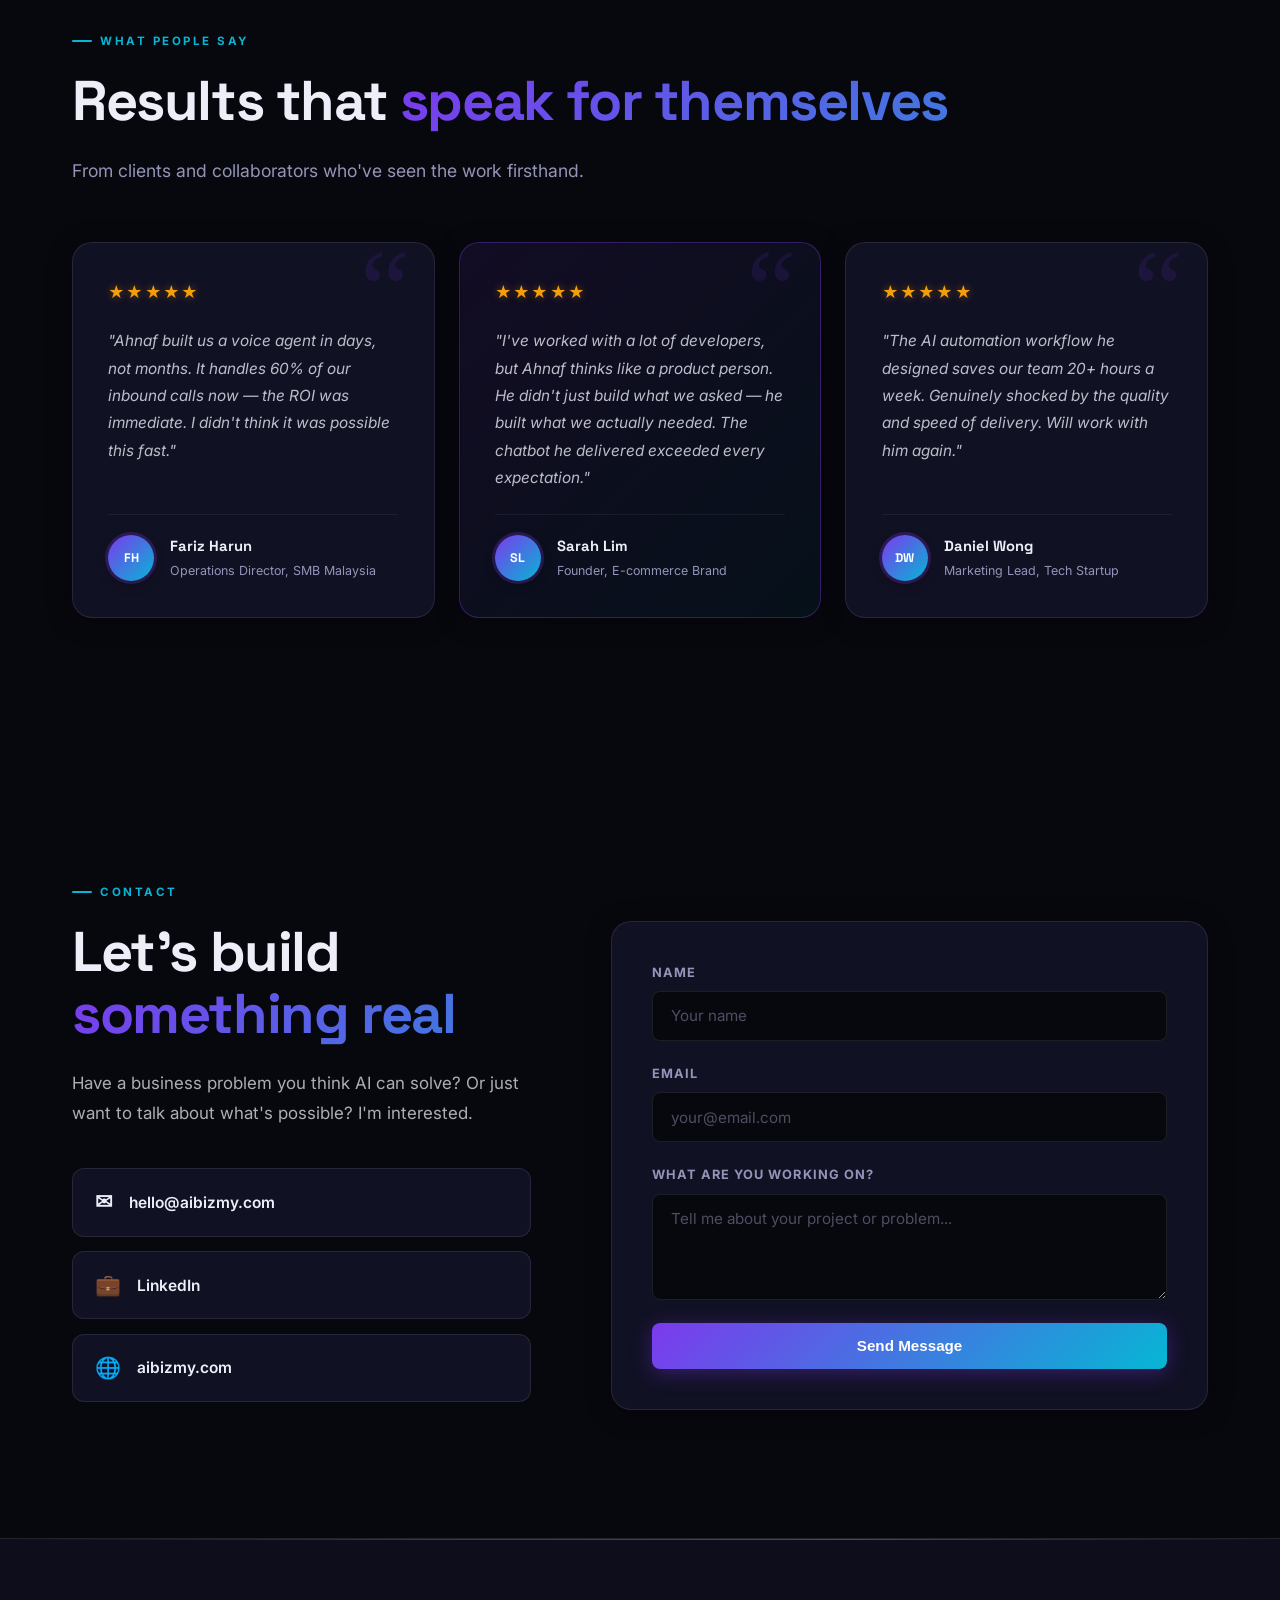
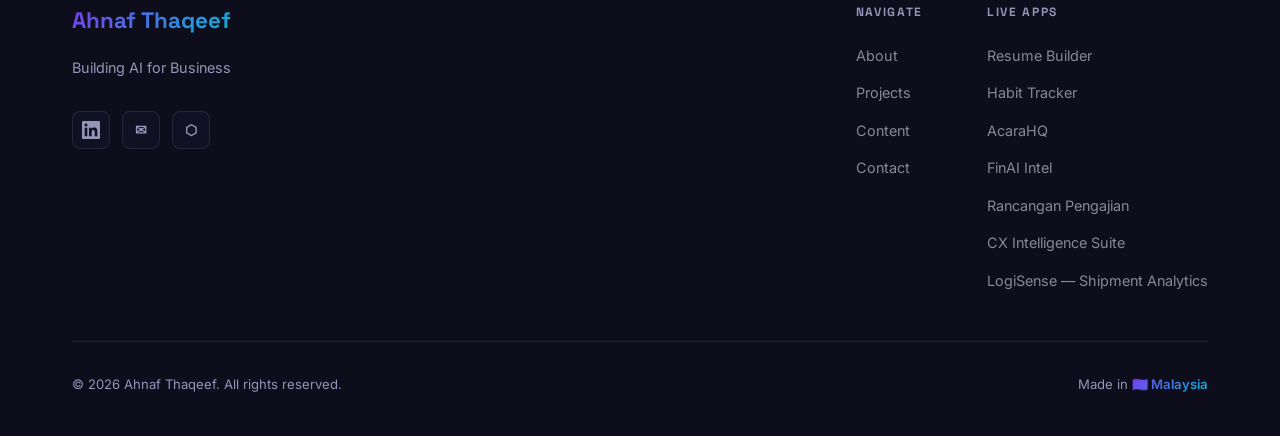
==== commit 591384be: "feat: add voice agent showcase page (/voice.html) Lead-gen landing page for Voice Agents for Busines" ====
--- a/index.html
+++ b/index.html
@@ -186,6 +186,7 @@
               <span>Retell AI</span><span>ElevenLabs</span><span>Python</span>
             </div>
             <div class="project-status done" data-i18n="p1-status">Done</div>
+            <a href="/voice.html" class="project-link" style="margin-top:1rem;display:inline-block;">View Case Studies →</a>
           </div>
 
           <div class="project-card">
@@ -196,6 +197,7 @@
               <span>ElevenLabs</span><span>Voice Cloning</span>
             </div>
             <div class="project-status done" data-i18n="p2-status">Done</div>
+            <a href="/voice.html" class="project-link" style="margin-top:1rem;display:inline-block;">View Case Studies →</a>
           </div>
 
           <div class="project-card">
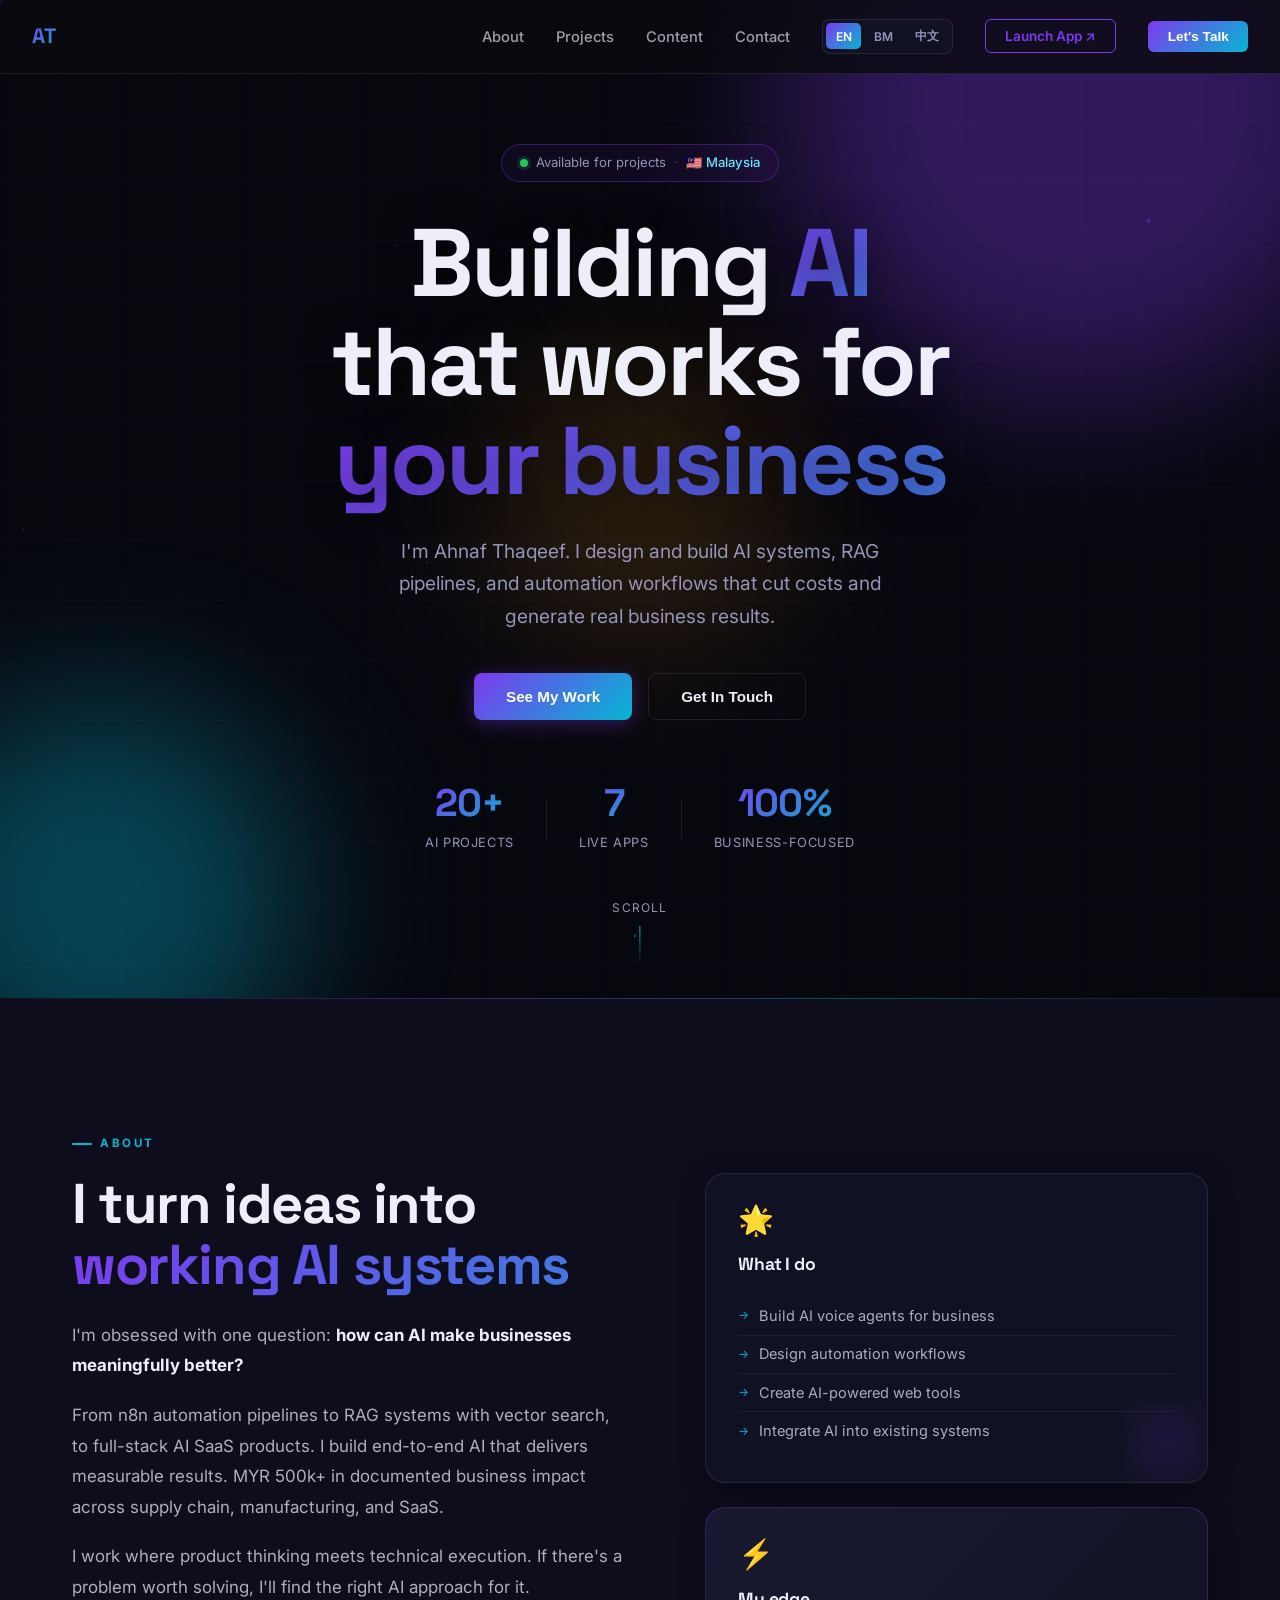
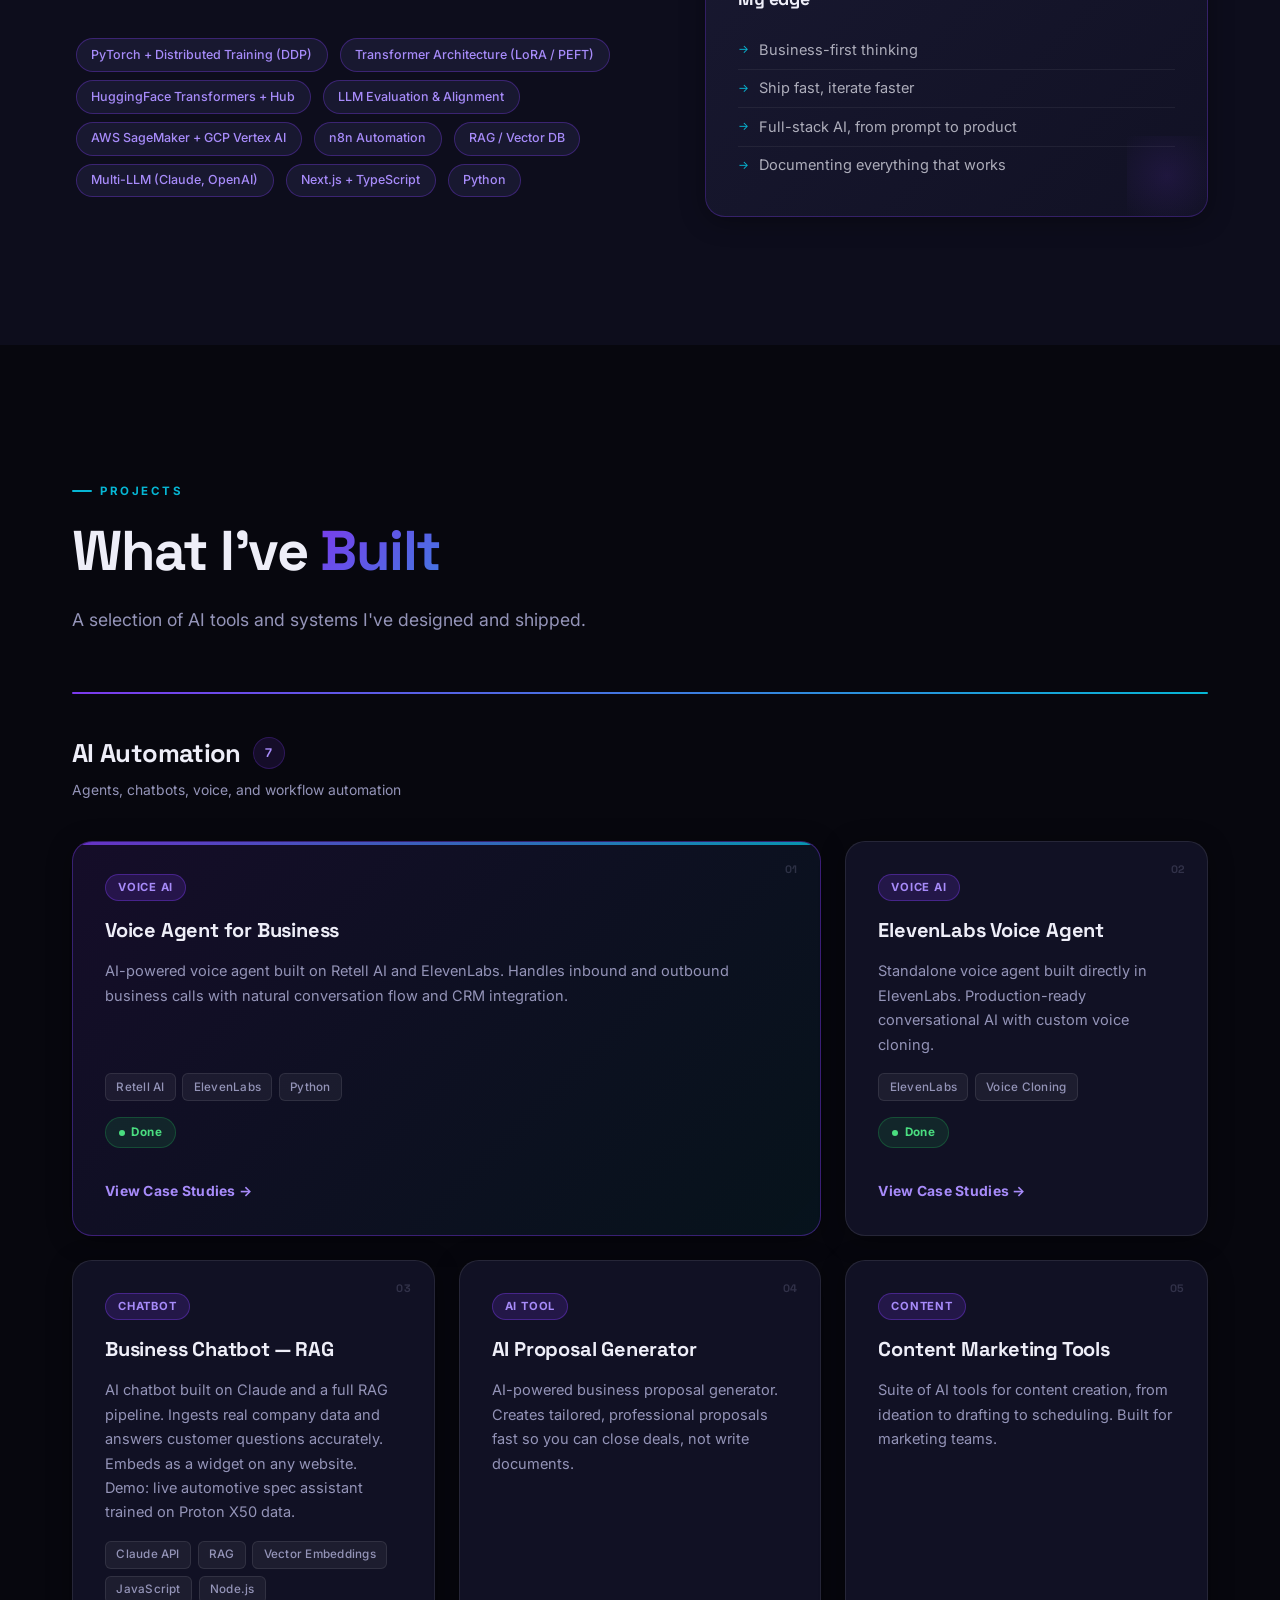
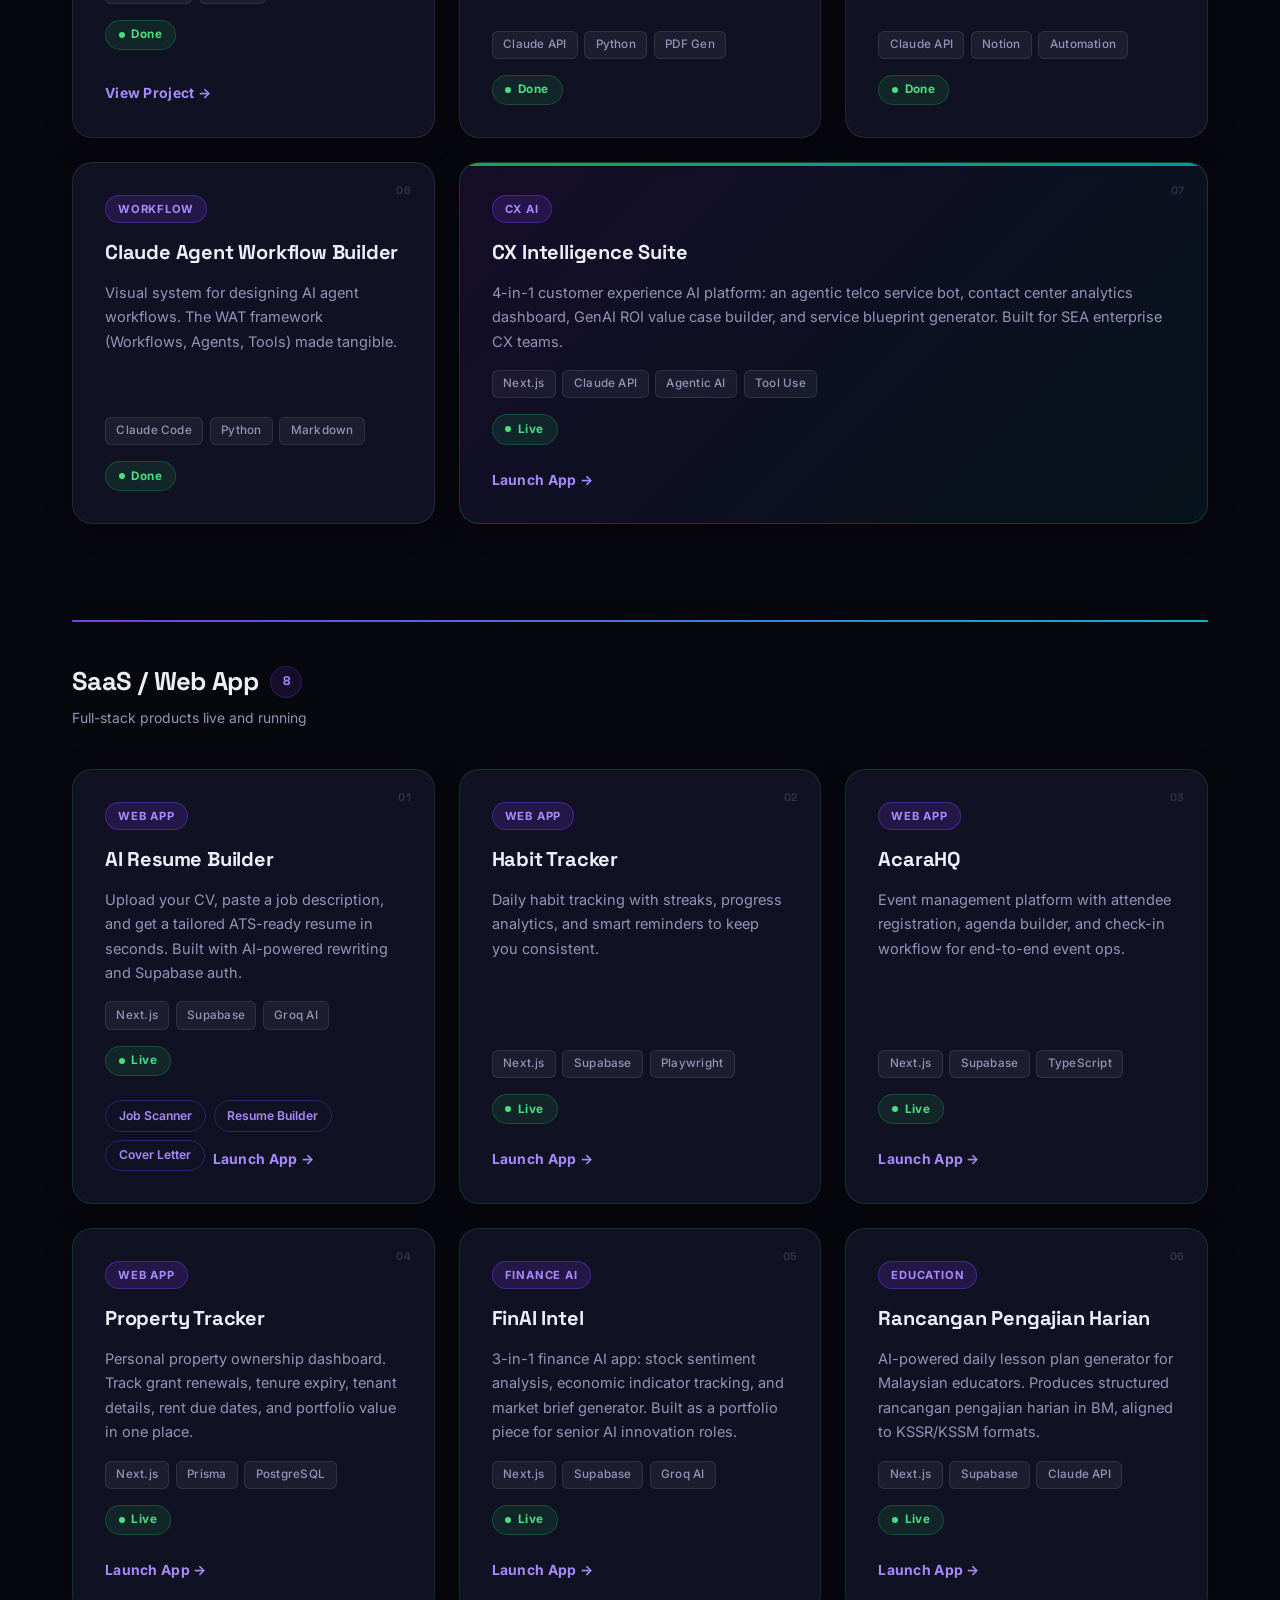
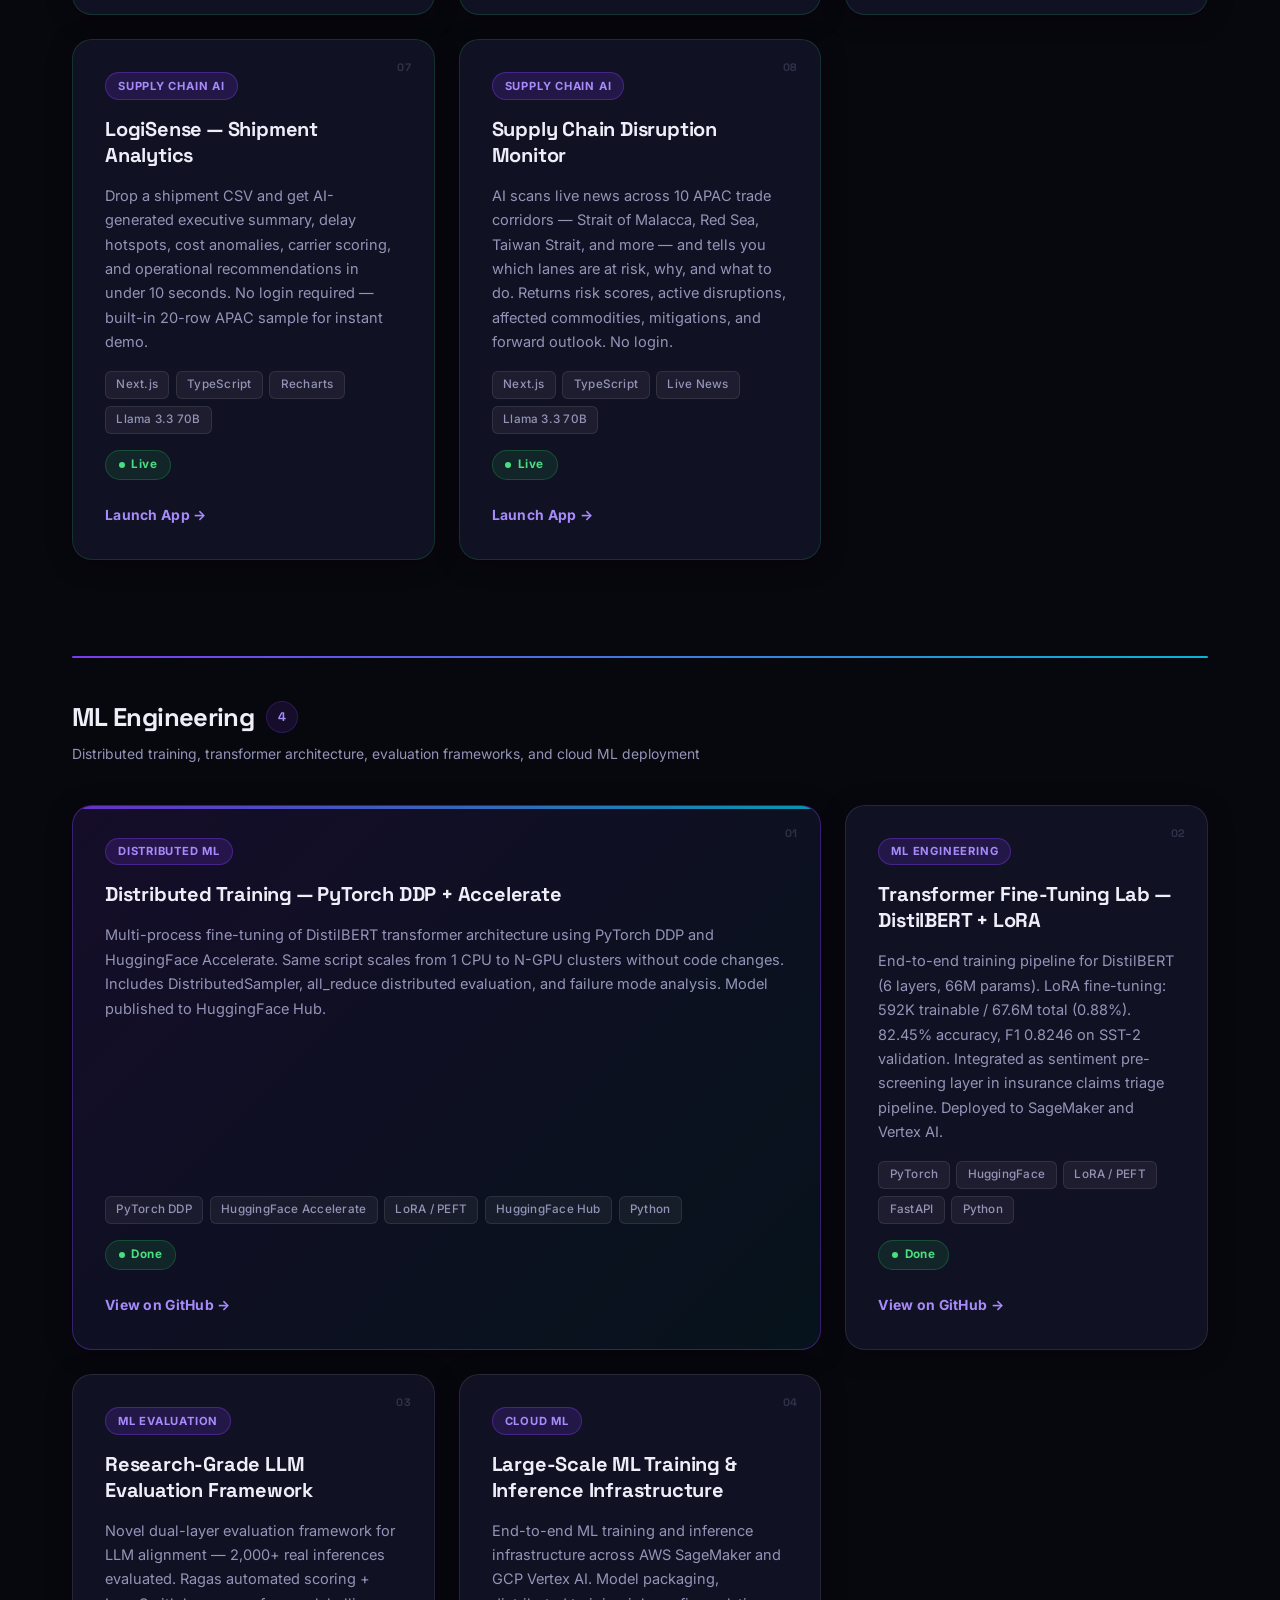
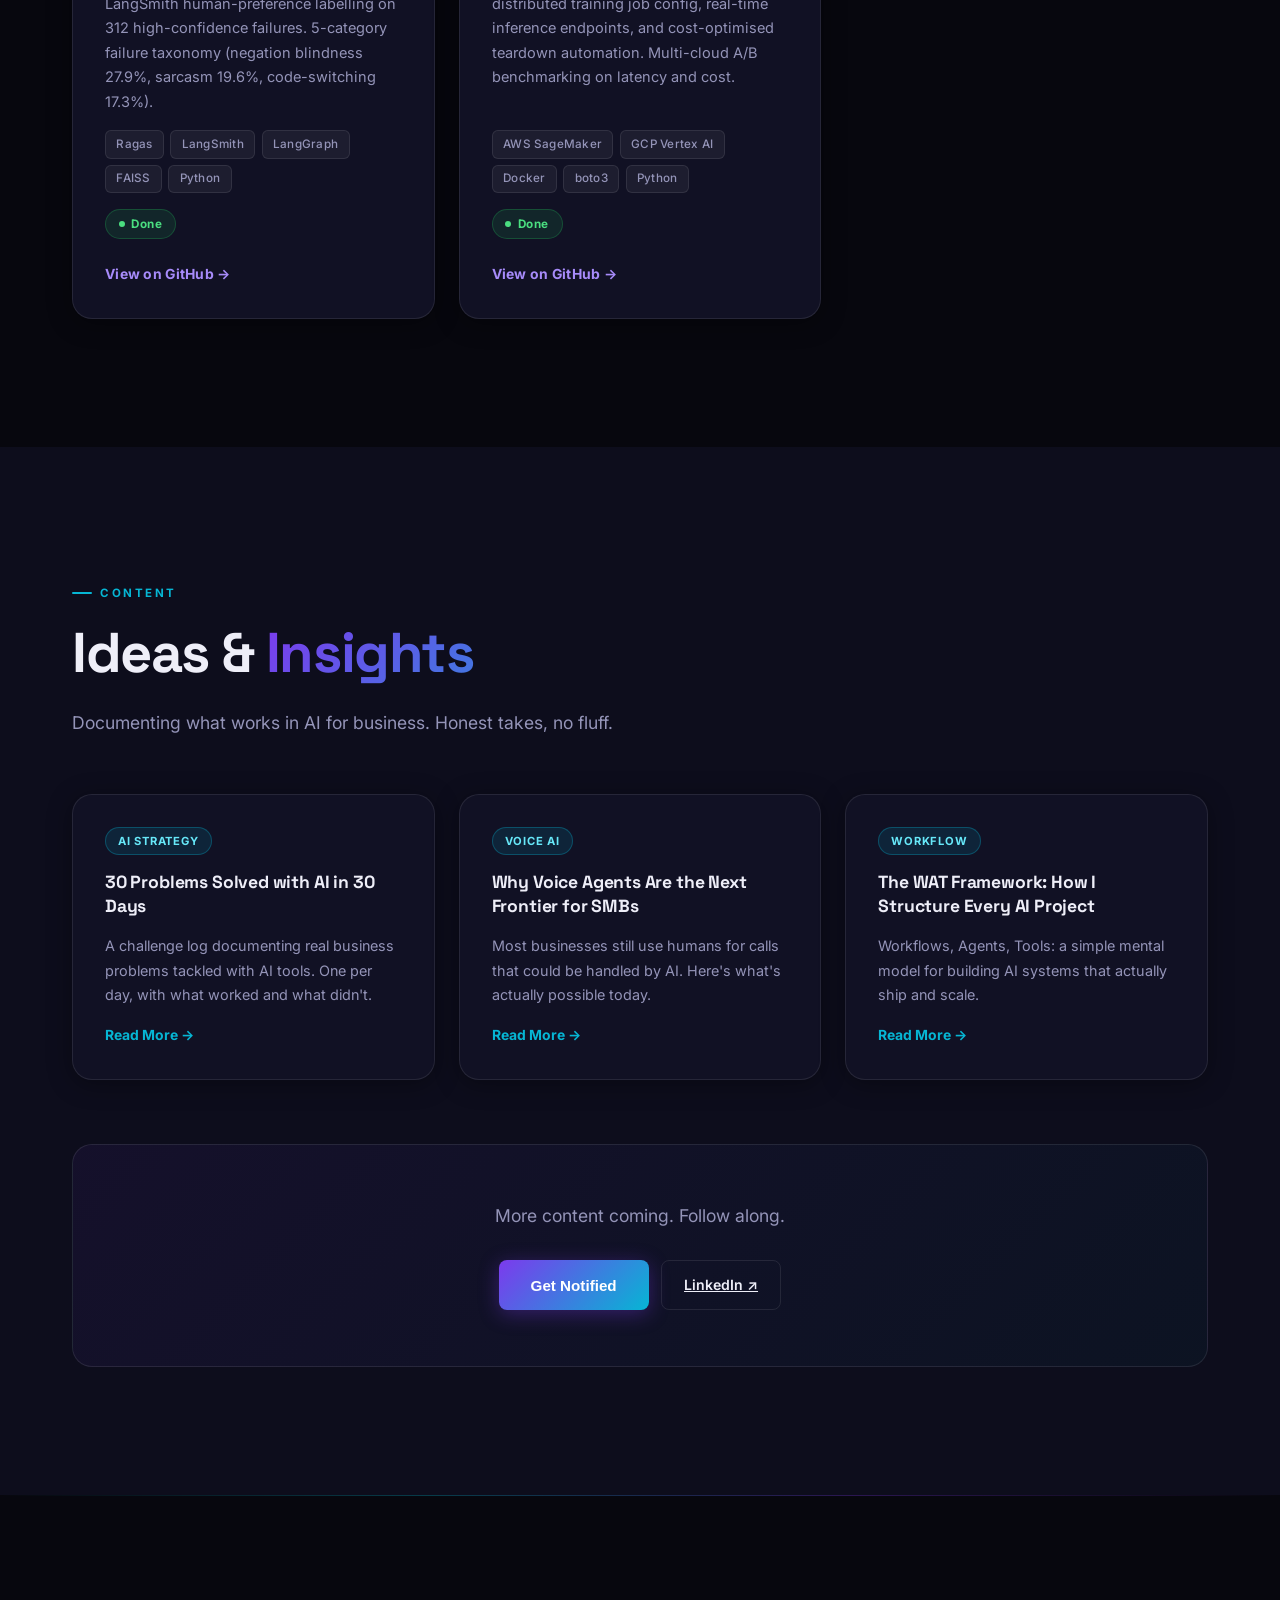
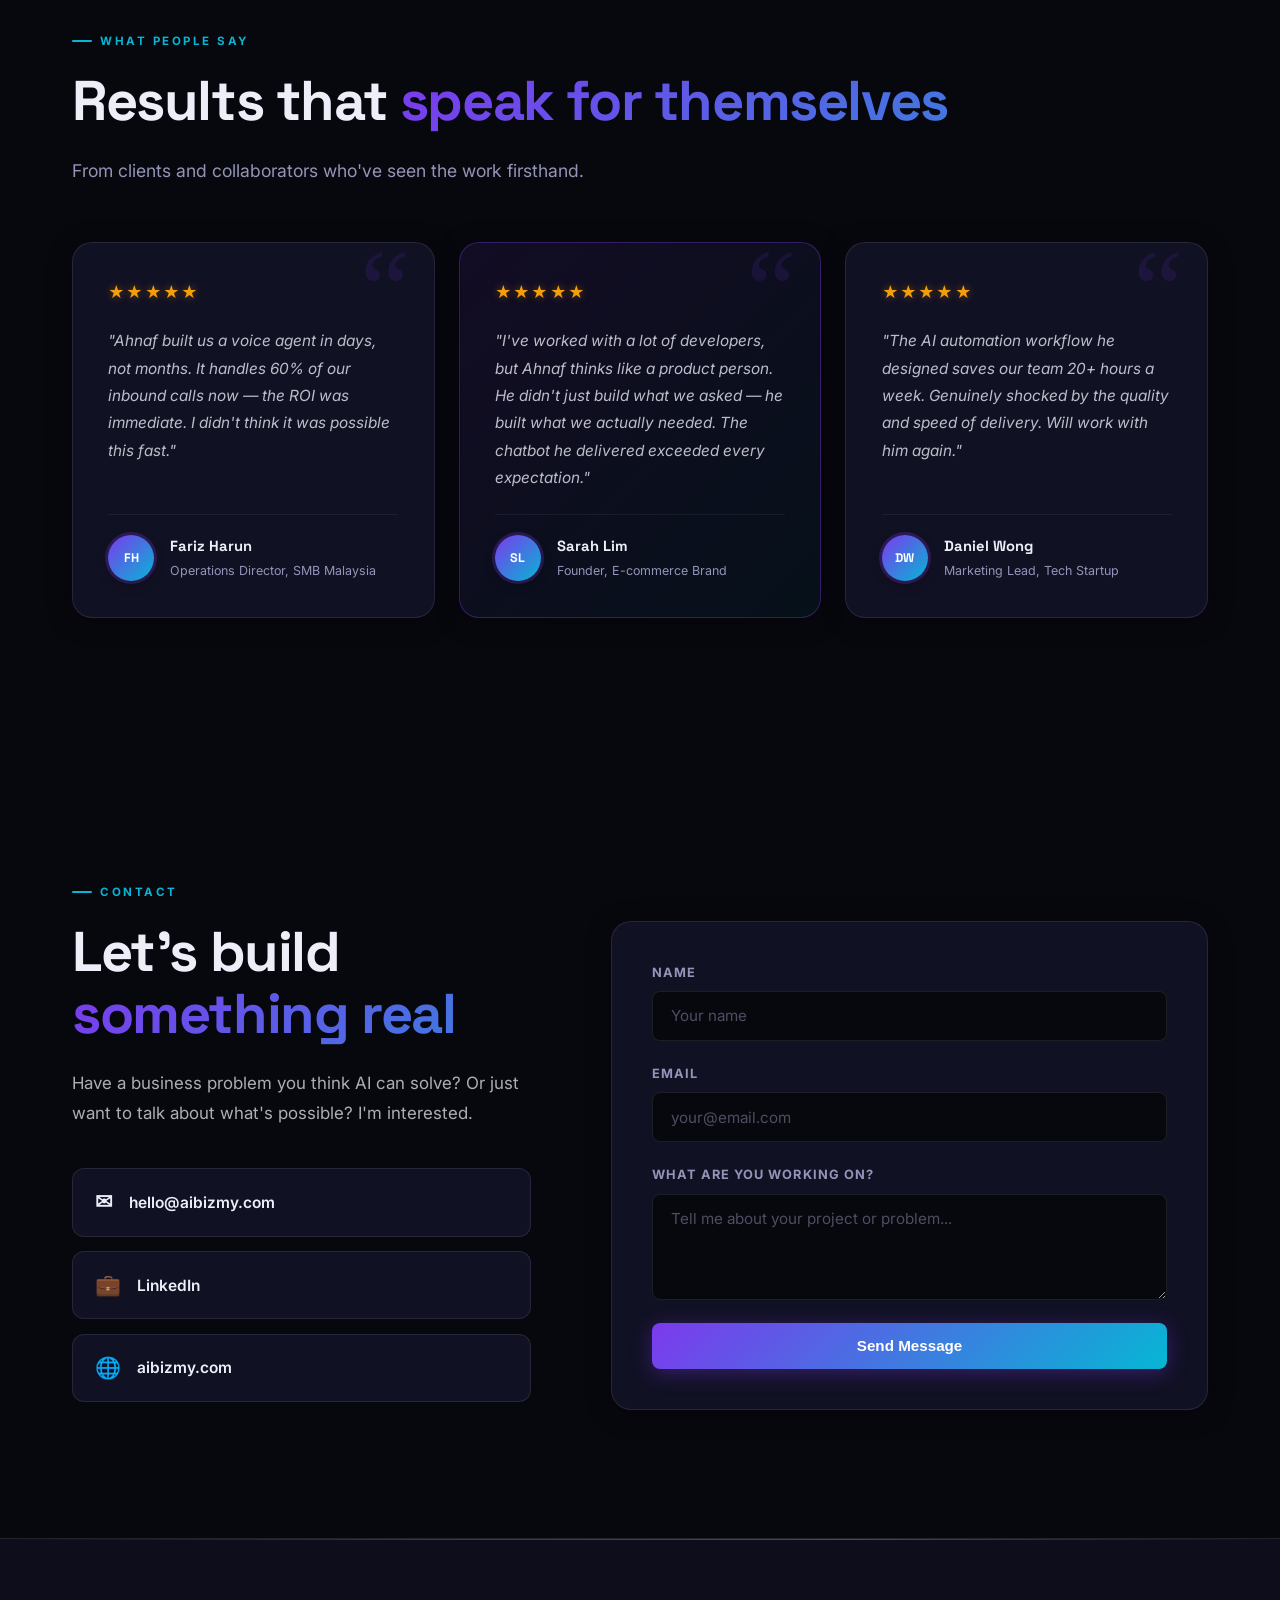
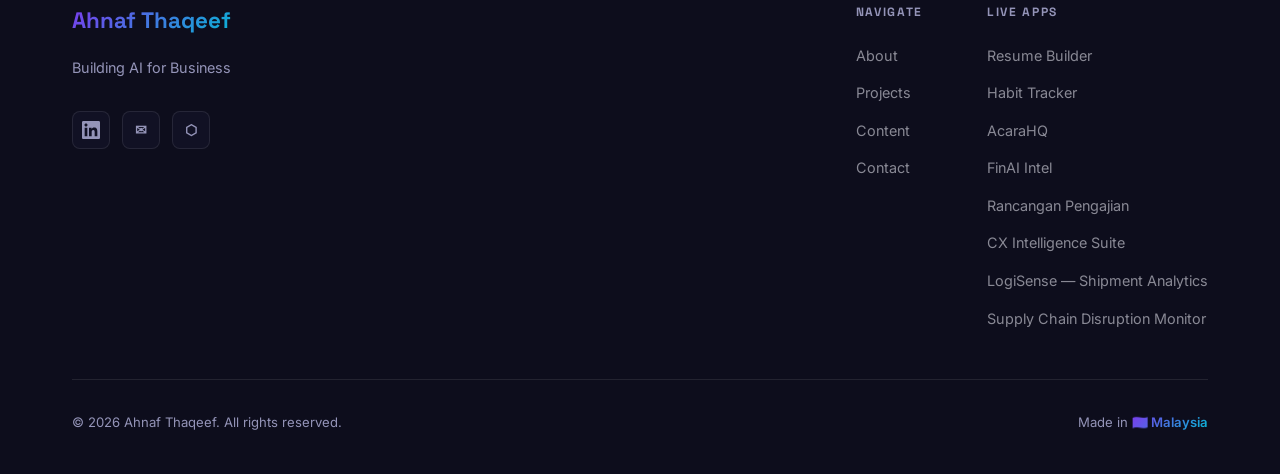
==== commit 13f2c5c5: "feat: showcase Supply Chain Disruption Monitor Adds nav entry, project card, and footer link for mon" ====
--- a/index.html
+++ b/index.html
@@ -38,6 +38,7 @@
         <li><a href="https://pengajian.aibizmy.com" target="_blank" rel="noopener" role="menuitem">Rancangan Pengajian</a></li>
         <li><a href="https://cx.aibizmy.com"        target="_blank" rel="noopener" role="menuitem">CX Intelligence Suite</a></li>
         <li><a href="https://logistics.aibizmy.com" target="_blank" rel="noopener" role="menuitem">LogiSense — Shipment Analytics</a></li>
+        <li><a href="https://monitor.aibizmy.com"   target="_blank" rel="noopener" role="menuitem">Supply Chain Disruption Monitor</a></li>
         <li><a href="https://jahit.aibizmy.com"     target="_blank" rel="noopener" role="menuitem">Kedai Jahit Manager</a></li>
       </ul>
     </div>
@@ -260,7 +261,7 @@
         <div class="cat-header">
           <div class="cat-title-row">
             <h3 class="cat-name" data-i18n="filter-saas">SaaS / Web App</h3>
-            <span class="cat-count" data-count="7">7</span>
+            <span class="cat-count" data-count="8">8</span>
           </div>
           <p class="cat-desc" data-i18n="cat-saas-desc">Full-stack products live and running</p>
         </div>
@@ -346,6 +347,17 @@
             </div>
             <div class="project-status live">Live</div>
             <a href="https://logistics.aibizmy.com" target="_blank" rel="noopener" class="project-link">Launch App →</a>
+          </div>
+
+          <div class="project-card">
+            <div class="project-tag">Supply Chain AI</div>
+            <h3>Supply Chain Disruption Monitor</h3>
+            <p>AI scans live news across 10 APAC trade corridors — Strait of Malacca, Red Sea, Taiwan Strait, and more — and tells you which lanes are at risk, why, and what to do. Returns risk scores, active disruptions, affected commodities, mitigations, and forward outlook. No login.</p>
+            <div class="project-tech">
+              <span>Next.js</span><span>TypeScript</span><span>Live News</span><span>Llama 3.3 70B</span>
+            </div>
+            <div class="project-status live">Live</div>
+            <a href="https://monitor.aibizmy.com" target="_blank" rel="noopener" class="project-link">Launch App →</a>
           </div>
 
         </div>
@@ -582,6 +594,7 @@
               <li><a href="https://pengajian.aibizmy.com" target="_blank" rel="noopener">Rancangan Pengajian</a></li>
               <li><a href="https://cx.aibizmy.com" target="_blank" rel="noopener">CX Intelligence Suite</a></li>
               <li><a href="https://logistics.aibizmy.com" target="_blank" rel="noopener">LogiSense — Shipment Analytics</a></li>
+              <li><a href="https://monitor.aibizmy.com" target="_blank" rel="noopener">Supply Chain Disruption Monitor</a></li>
             </ul>
           </div>
         </nav>
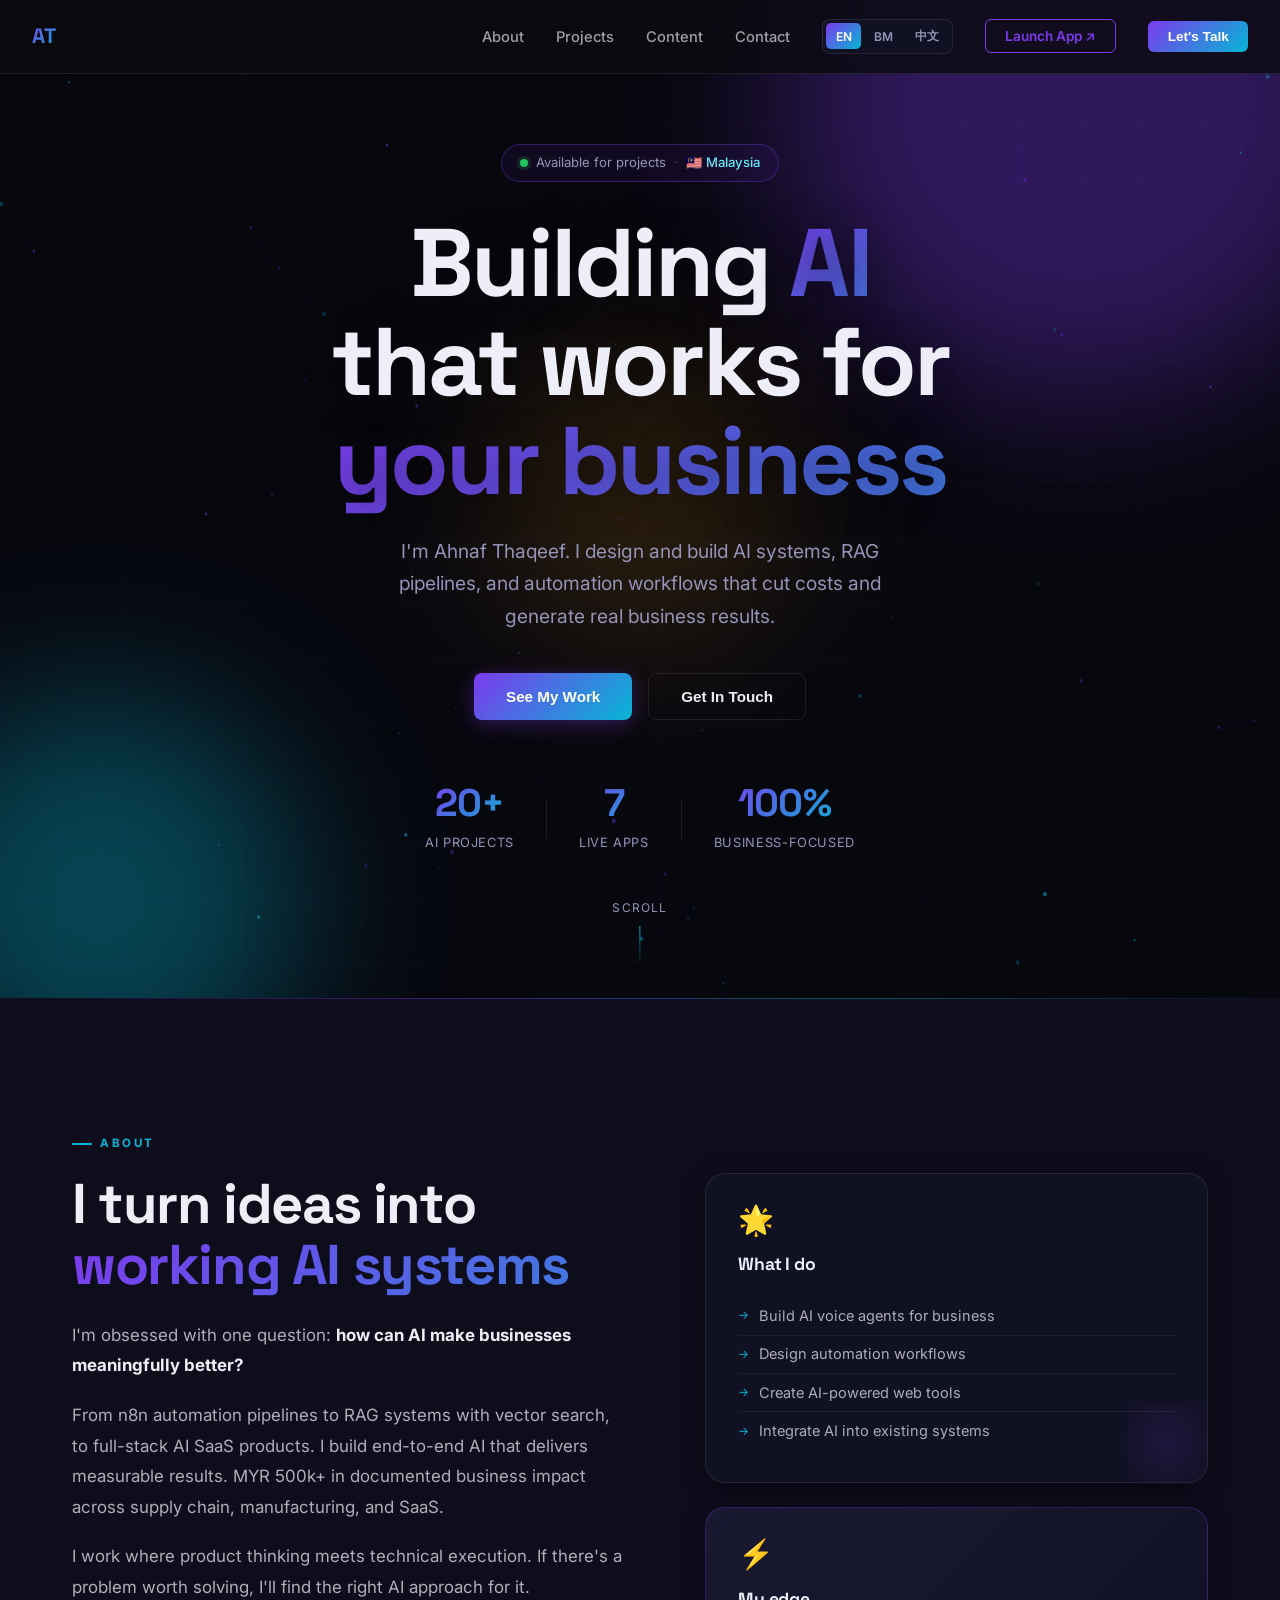
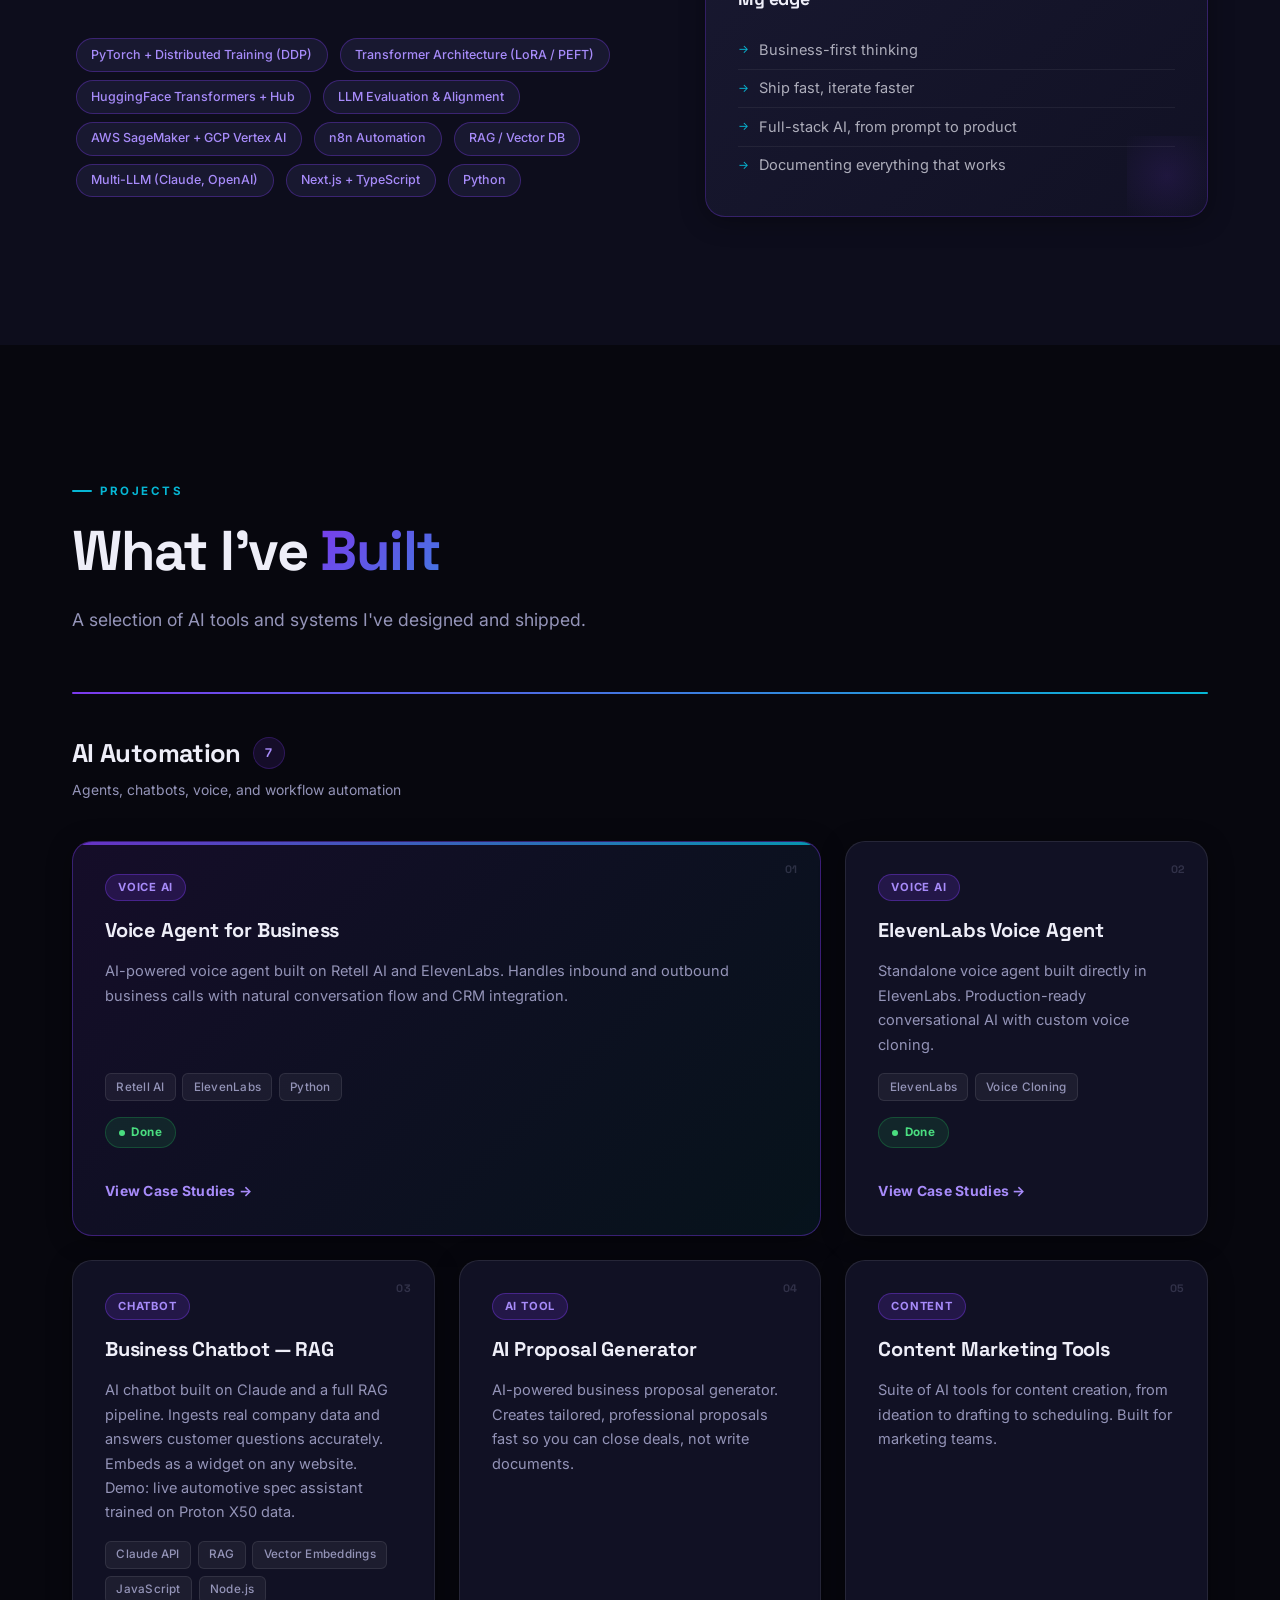
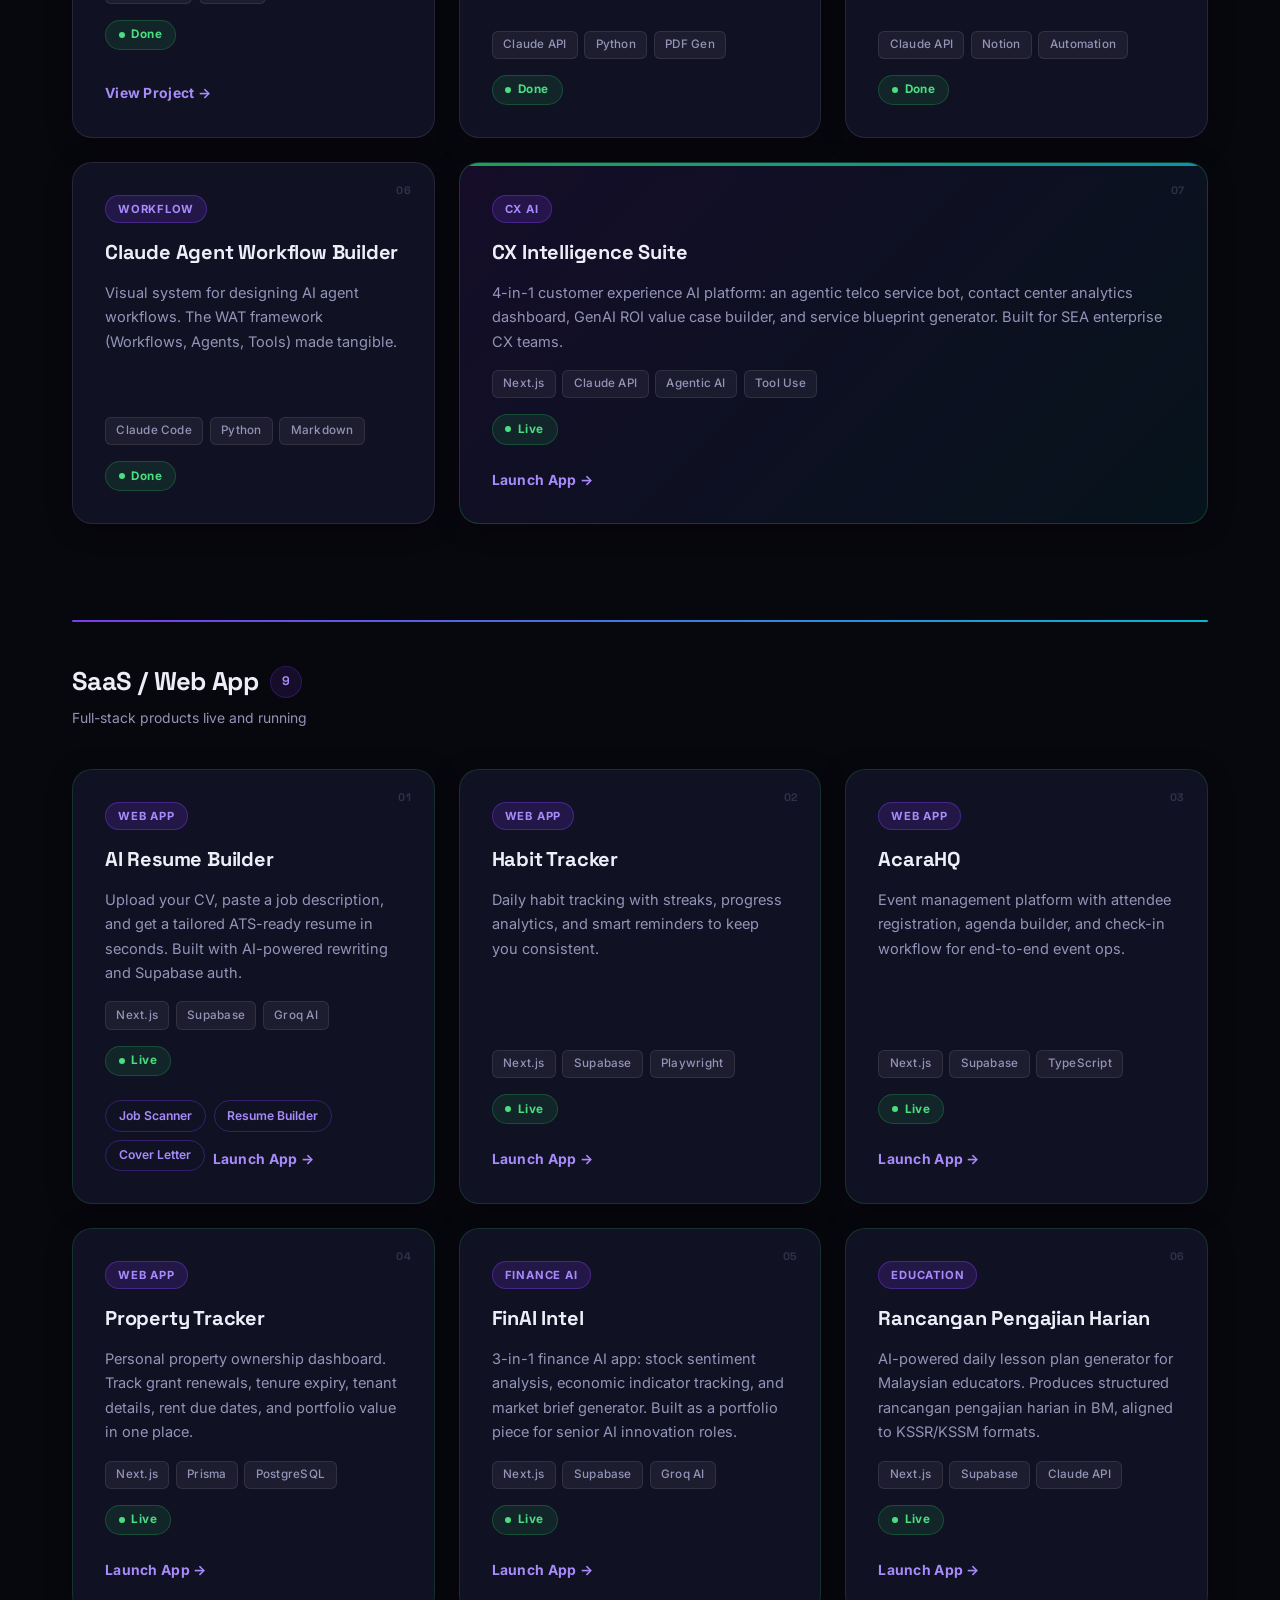
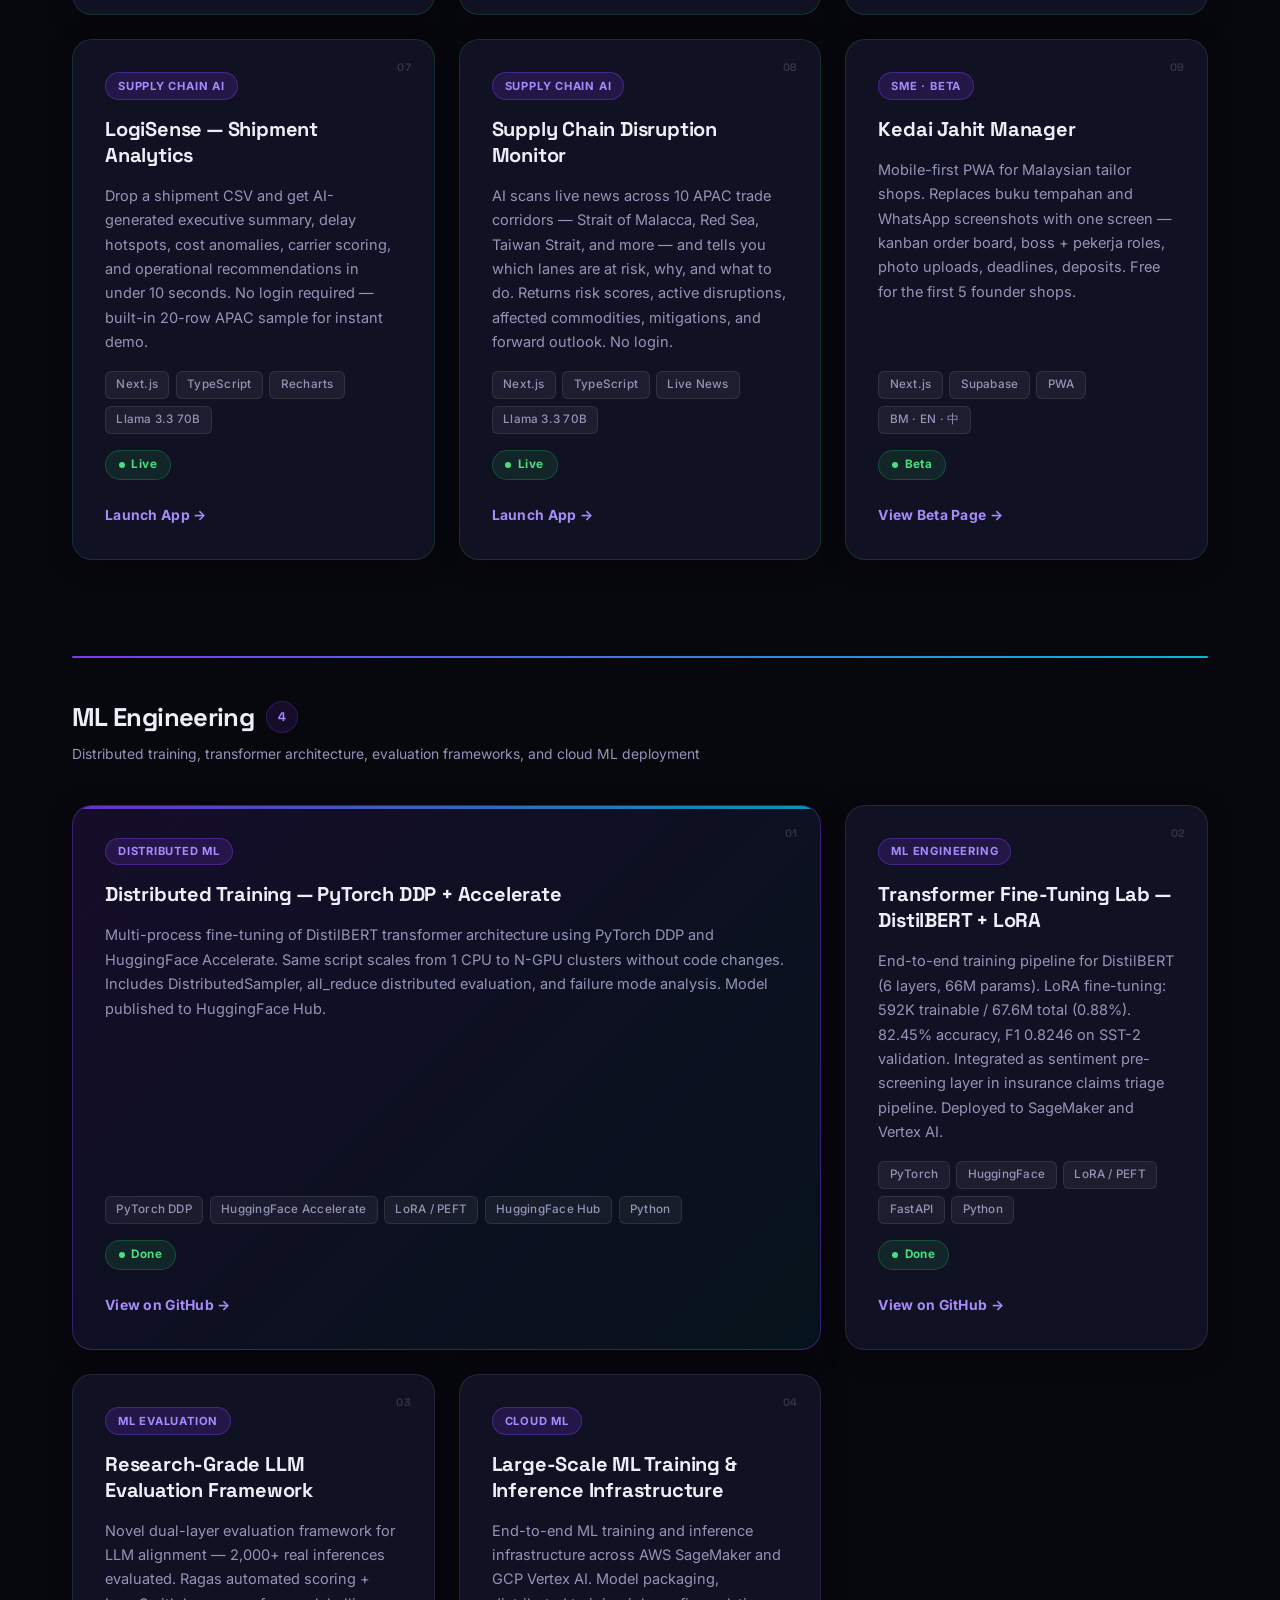
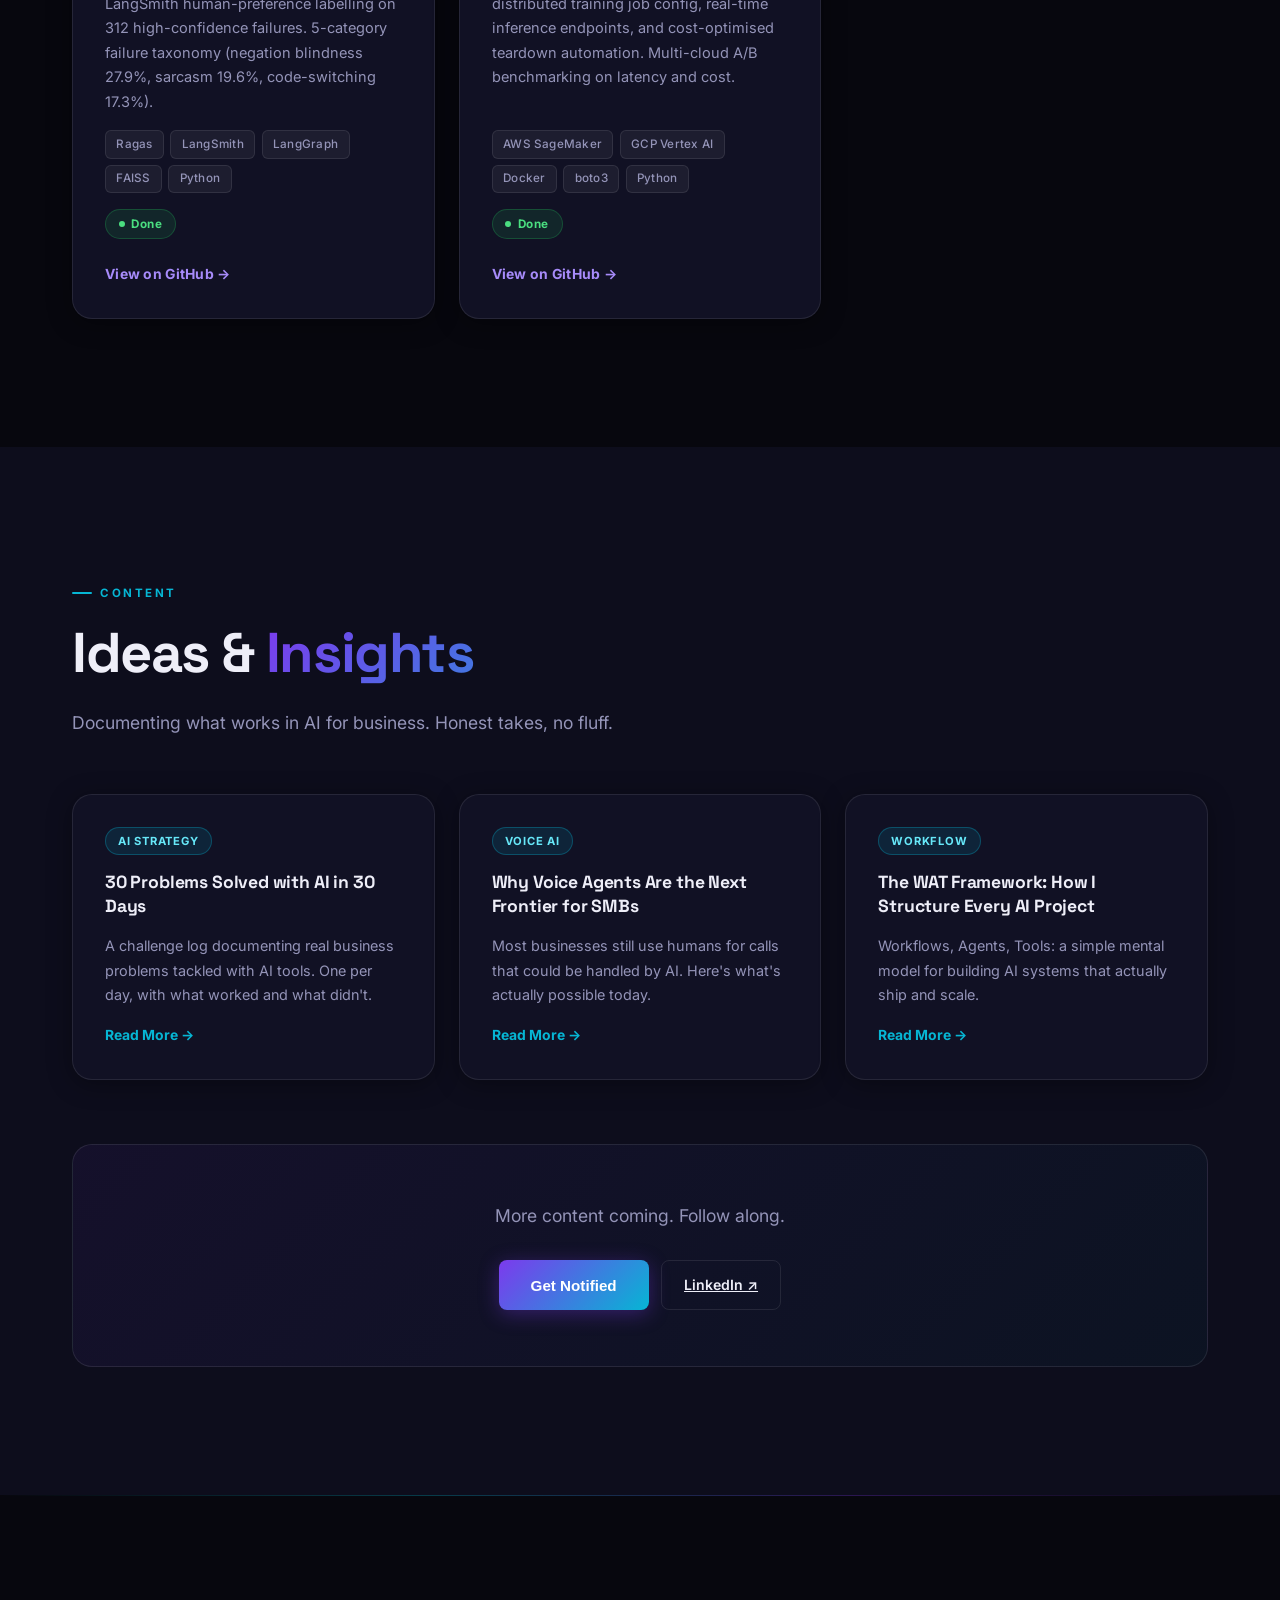
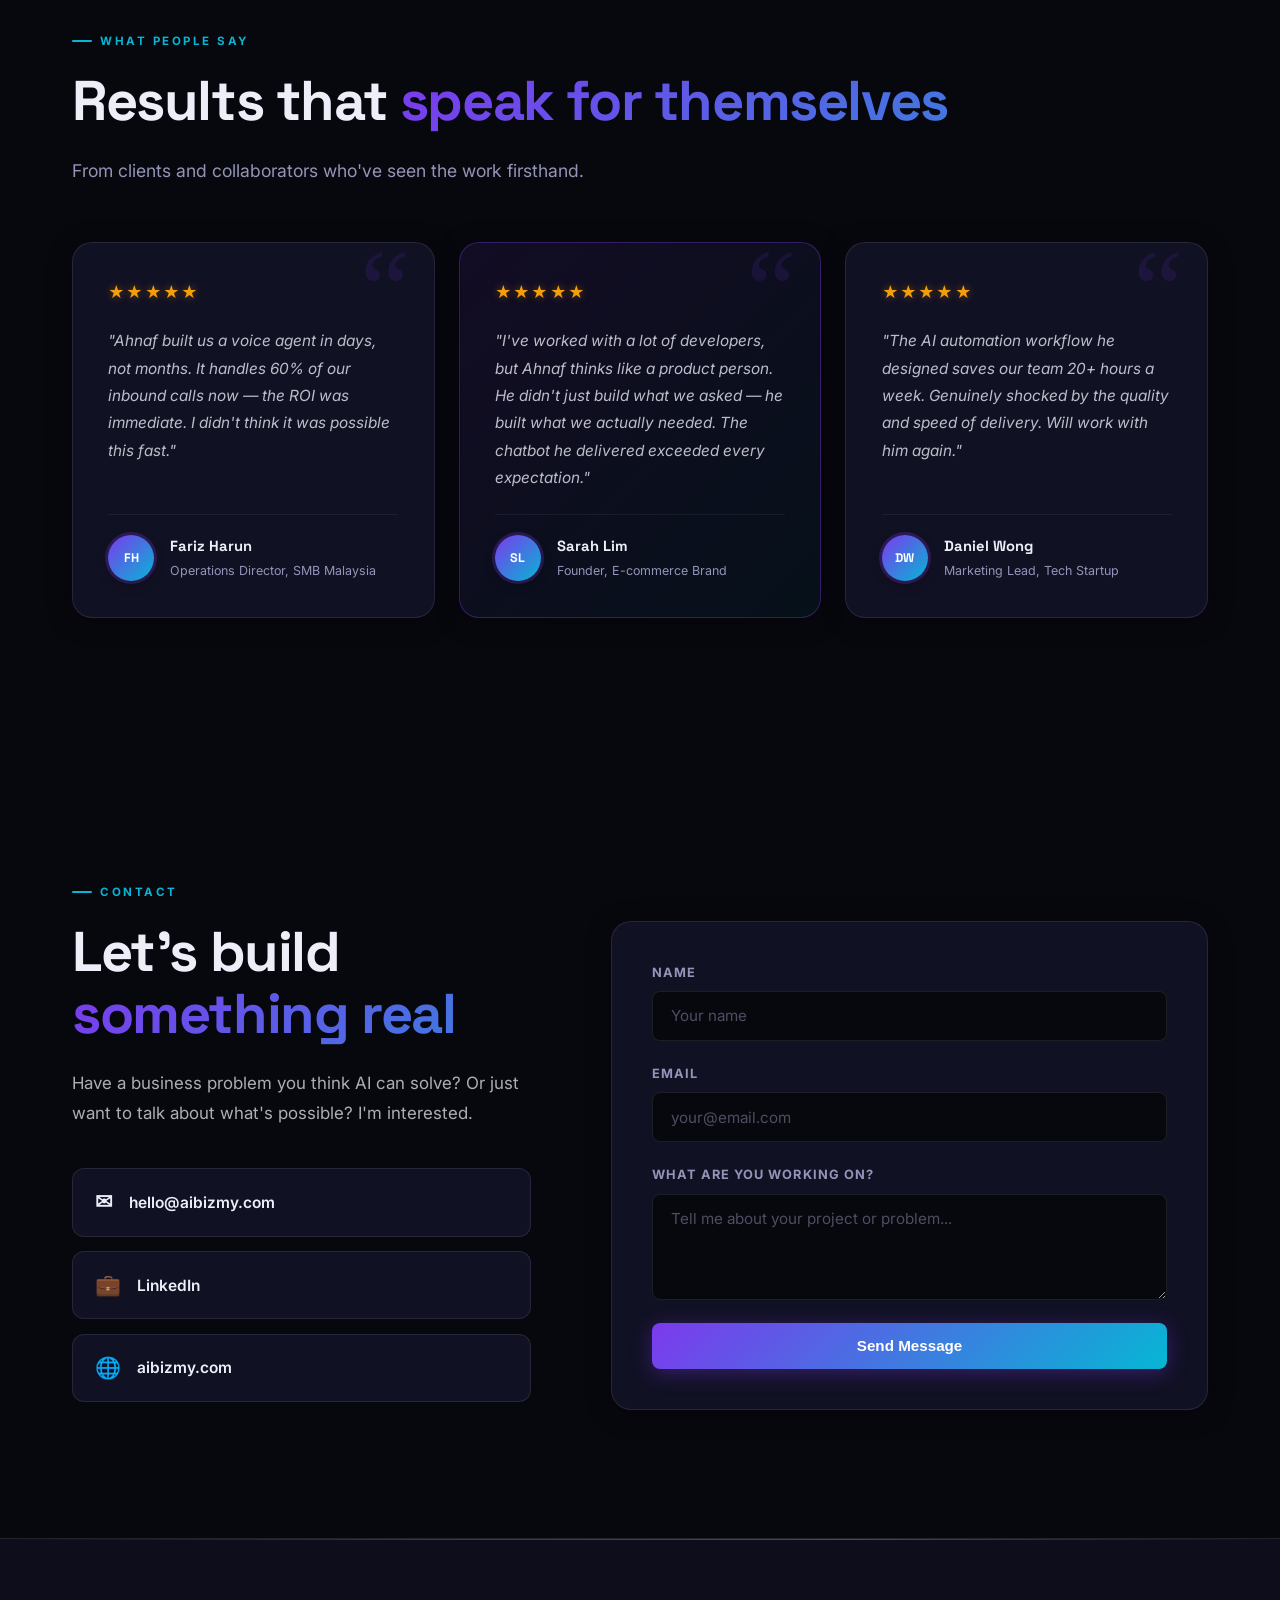
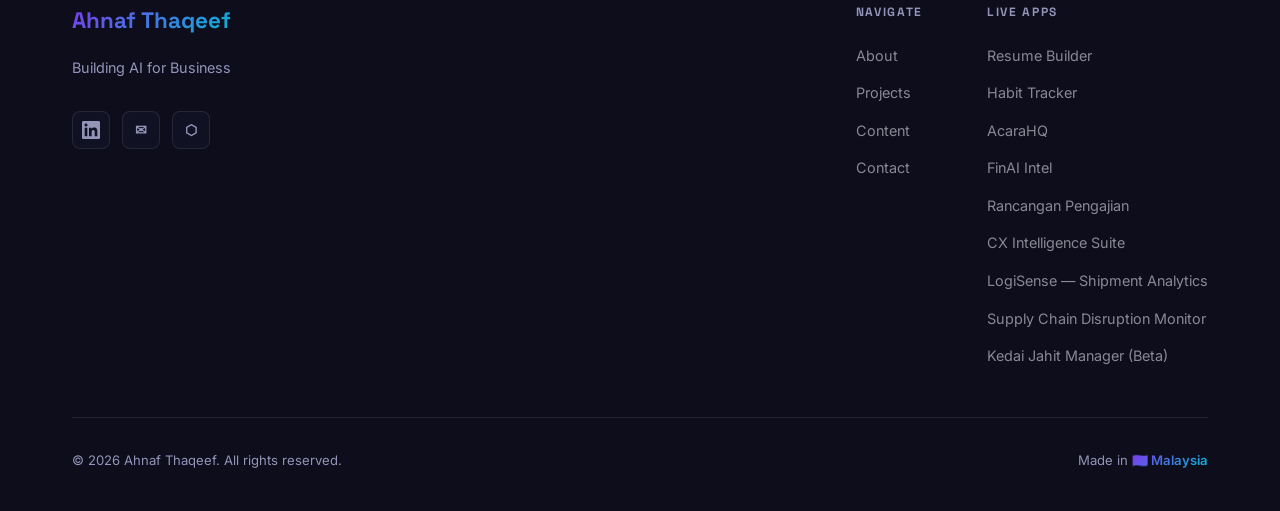
==== commit 87f3b93f: "feat: add Kedai Jahit Manager beta landing page (/jahit.html) Customer-acquisition page targeting Ma" ====
--- a/index.html
+++ b/index.html
@@ -39,7 +39,7 @@
         <li><a href="https://cx.aibizmy.com"        target="_blank" rel="noopener" role="menuitem">CX Intelligence Suite</a></li>
         <li><a href="https://logistics.aibizmy.com" target="_blank" rel="noopener" role="menuitem">LogiSense — Shipment Analytics</a></li>
         <li><a href="https://monitor.aibizmy.com"   target="_blank" rel="noopener" role="menuitem">Supply Chain Disruption Monitor</a></li>
-        <li><a href="https://jahit.aibizmy.com"     target="_blank" rel="noopener" role="menuitem">Kedai Jahit Manager</a></li>
+        <li><a href="/jahit.html" role="menuitem">Kedai Jahit Manager (Beta)</a></li>
       </ul>
     </div>
     <button class="nav-cta" id="navCta" data-i18n="nav-cta">Let's Talk</button>
@@ -261,7 +261,7 @@
         <div class="cat-header">
           <div class="cat-title-row">
             <h3 class="cat-name" data-i18n="filter-saas">SaaS / Web App</h3>
-            <span class="cat-count" data-count="8">8</span>
+            <span class="cat-count" data-count="9">9</span>
           </div>
           <p class="cat-desc" data-i18n="cat-saas-desc">Full-stack products live and running</p>
         </div>
@@ -358,6 +358,17 @@
             </div>
             <div class="project-status live">Live</div>
             <a href="https://monitor.aibizmy.com" target="_blank" rel="noopener" class="project-link">Launch App →</a>
+          </div>
+
+          <div class="project-card">
+            <div class="project-tag">SME · Beta</div>
+            <h3>Kedai Jahit Manager</h3>
+            <p>Mobile-first PWA for Malaysian tailor shops. Replaces buku tempahan and WhatsApp screenshots with one screen — kanban order board, boss + pekerja roles, photo uploads, deadlines, deposits. Free for the first 5 founder shops.</p>
+            <div class="project-tech">
+              <span>Next.js</span><span>Supabase</span><span>PWA</span><span>BM · EN · 中</span>
+            </div>
+            <div class="project-status live">Beta</div>
+            <a href="/jahit.html" class="project-link">View Beta Page →</a>
           </div>
 
         </div>
@@ -595,6 +606,7 @@
               <li><a href="https://cx.aibizmy.com" target="_blank" rel="noopener">CX Intelligence Suite</a></li>
               <li><a href="https://logistics.aibizmy.com" target="_blank" rel="noopener">LogiSense — Shipment Analytics</a></li>
               <li><a href="https://monitor.aibizmy.com" target="_blank" rel="noopener">Supply Chain Disruption Monitor</a></li>
+              <li><a href="/jahit.html">Kedai Jahit Manager (Beta)</a></li>
             </ul>
           </div>
         </nav>
